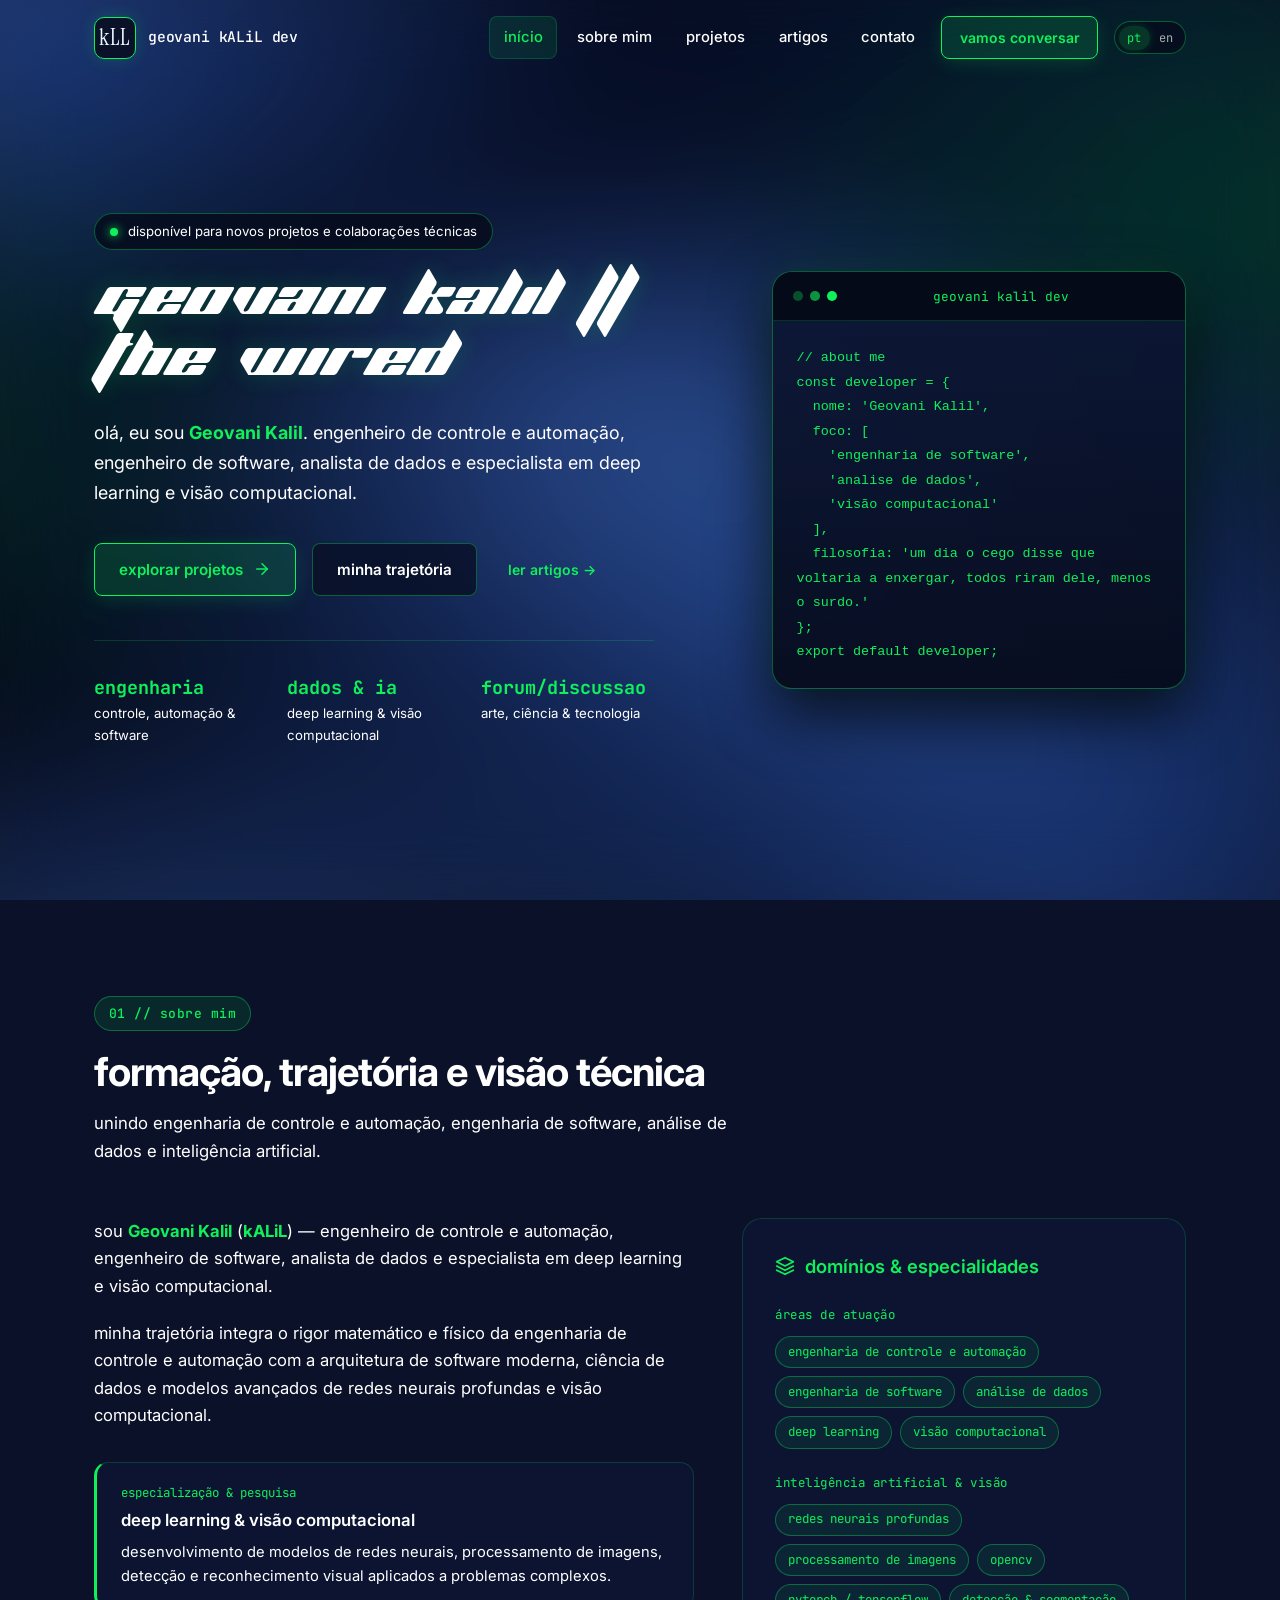
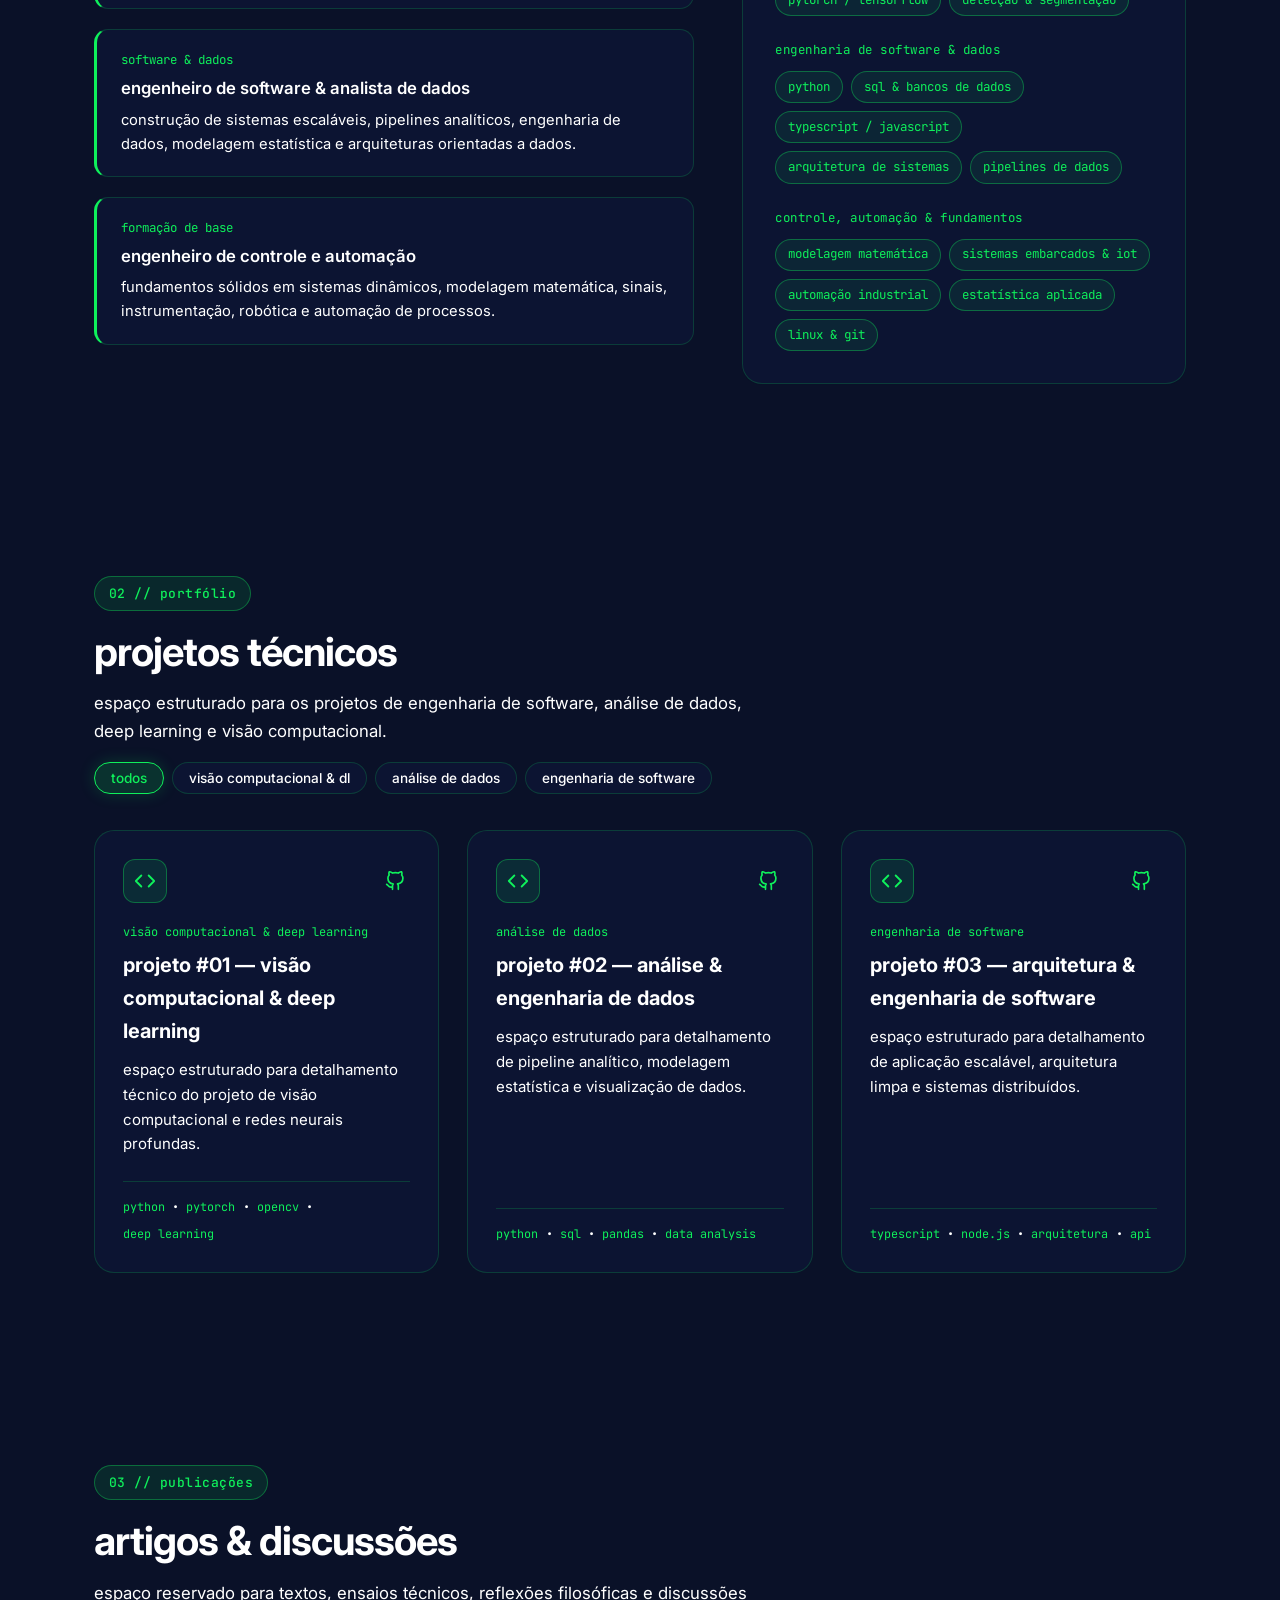
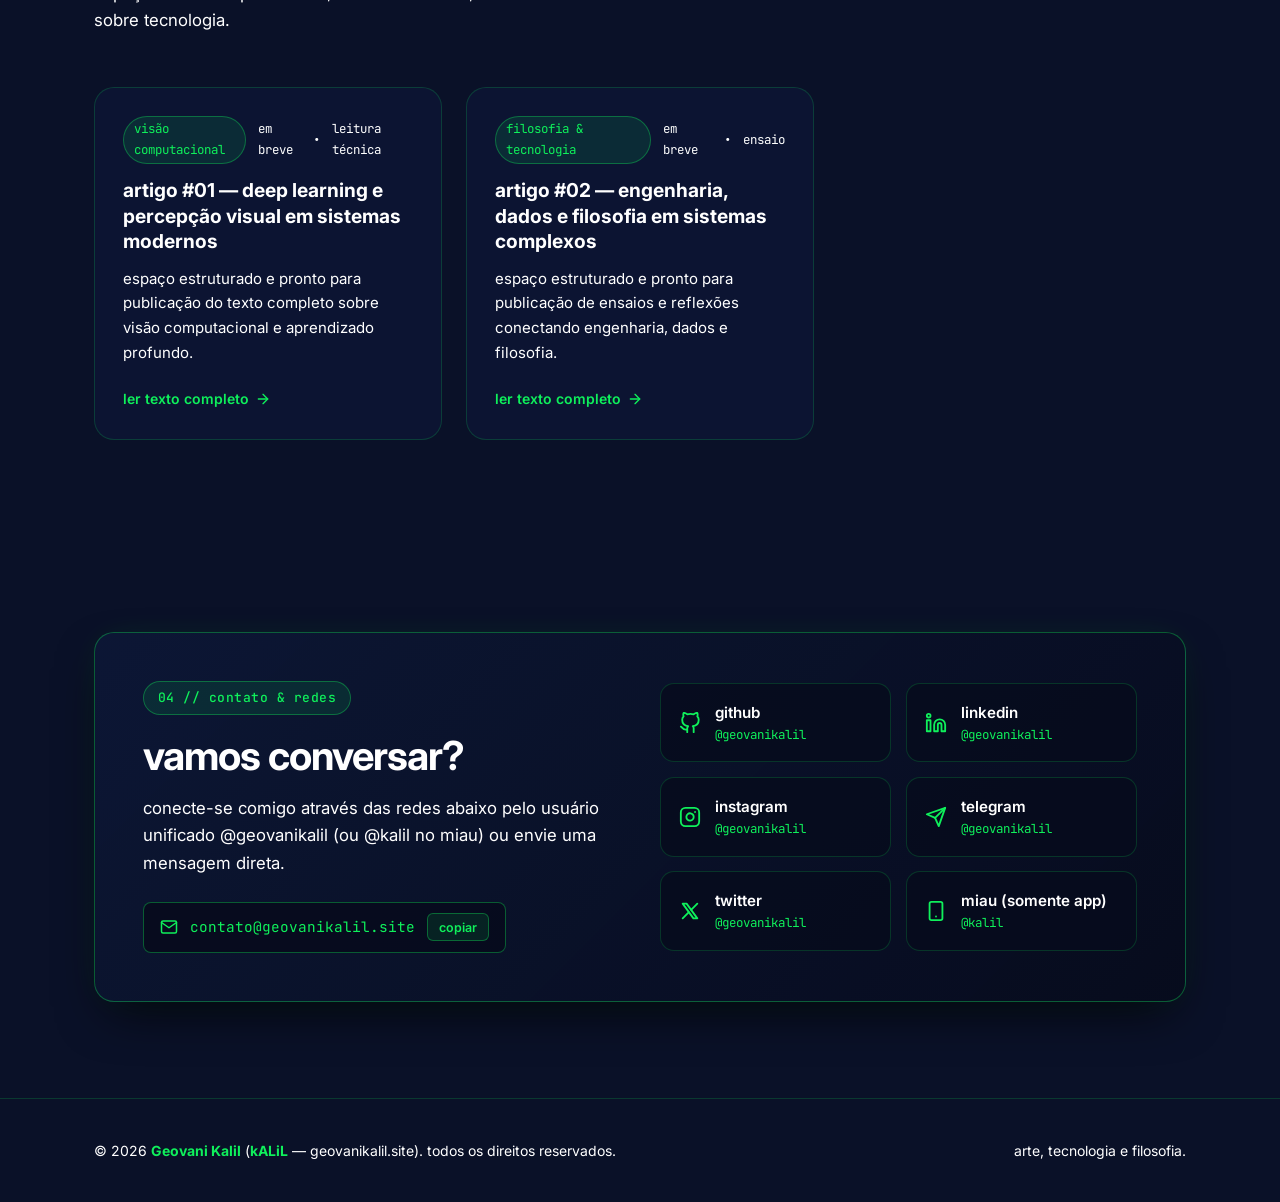
==== index.html @ 33f60513 "primeiro envio do site" ====
<!DOCTYPE html>
<html lang="pt-BR">
<head>
  <meta charset="UTF-8" />
  <meta name="viewport" content="width=device-width, initial-scale=1.0" />
  <title>geovani kALiL dev — geovanikalil.site</title>
  <meta name="description" content="portfólio e site pessoal de Geovani Kalil (kALiL) — engenheiro de controle e automação, engenheiro de software, analista de dados, especialista em deep learning e visão computacional." />
  <meta name="author" content="Geovani Kalil" />
  <meta name="theme-color" content="#0A1128" />

  <!-- Open Graph / Social -->
  <meta property="og:type" content="website" />
  <meta property="og:url" content="https://geovanikalil.site/" />
  <meta property="og:title" content="geovani kALiL dev — geovanikalil.site" />
  <meta property="og:description" content="geovani kALiL // the wired" />
  <meta property="og:locale" content="pt_BR" />

  <!-- Favicon & Manifest -->
  <link rel="icon" type="image/svg+xml" href="assets/img/favicon.svg" />
  <link rel="manifest" href="site.webmanifest" />

  <!-- Google Fonts: Inter, JetBrains Mono & Instrument Serif -->
  <link rel="preconnect" href="https://fonts.googleapis.com" />
  <link rel="preconnect" href="https://fonts.gstatic.com" crossorigin />
  <link href="https://fonts.googleapis.com/css2?family=Instrument+Serif:ital@0;1&family=Inter:wght@400;500;600;700;800&family=JetBrains+Mono:wght@400;500;600&display=swap" rel="stylesheet" />

  <!-- Stylesheet -->
  <link rel="stylesheet" href="assets/css/styles.css" />
</head>
<body>
  <!-- Background Ambient Glow & Grid -->
  <div class="bg-ambient" aria-hidden="true"></div>
  <div class="bg-grid" aria-hidden="true"></div>

  <!-- ==================== HEADER / NAVBAR ==================== -->
  <header class="site-header" id="site-header">
    <div class="container nav-container">
      <a href="#inicio" class="brand" aria-label="geovani kALiL dev">
        <span class="brand-mark">kLL</span>
        <span class="brand-text">geovani kALiL dev</span>
      </a>

      <div class="nav-right">
        <nav class="nav-links" id="nav-links" aria-label="navegação principal">
          <a href="#inicio" class="nav-link active" data-i18n="nav.home">início</a>
          <a href="#sobre" class="nav-link" data-i18n="nav.about">sobre mim</a>
          <a href="#projetos" class="nav-link" data-i18n="nav.projects">projetos</a>
          <a href="#artigos" class="nav-link" data-i18n="nav.articles">artigos</a>
          <a href="#contato" class="nav-link" data-i18n="nav.contact">contato</a>
          <a href="#contato" class="btn btn-primary nav-cta" data-i18n="nav.cta">vamos conversar</a>
        </nav>

        <!-- Seletor de idioma discreto e funcional (pt / en) -->
        <div class="lang-switcher" role="group" aria-label="idioma / language">
          <button type="button" class="lang-btn active" data-lang="pt">pt</button>
          <button type="button" class="lang-btn" data-lang="en">en</button>
        </div>

        <button class="mobile-menu-btn" id="mobile-menu-btn" aria-label="menu" aria-expanded="false">
          <svg width="22" height="22" viewBox="0 0 24 24" fill="none" stroke="currentColor" stroke-width="2" stroke-linecap="round">
            <line x1="3" y1="6" x2="21" y2="6"></line>
            <line x1="3" y1="12" x2="21" y2="12"></line>
            <line x1="3" y1="18" x2="21" y2="18"></line>
          </svg>
        </button>
      </div>
    </div>
  </header>

  <main>
    <!-- ==================== 1. INÍCIO / HERO SECTION ==================== -->
    <section class="hero" id="inicio">
      <div class="container hero-grid">
        <div class="hero-content">
          <div class="status-badge">
            <span class="status-dot" aria-hidden="true"></span>
            <span data-i18n="hero.status">disponível para novos projetos e colaborações técnicas</span>
          </div>

          <h1 class="hero-title" data-i18n="hero.title">
            geovani kALiL // the wired
          </h1>

          <p class="hero-description" data-i18n="hero.description">
            olá, eu sou <strong>Geovani Kalil</strong>. engenheiro de controle e automação, engenheiro de software, analista de dados e especialista em deep learning e visão computacional.
          </p>

          <div class="hero-actions">
            <a href="#projetos" class="btn btn-primary">
              <span data-i18n="hero.btnProjects">explorar projetos</span>
              <svg width="18" height="18" viewBox="0 0 24 24" fill="none" stroke="currentColor" stroke-width="2" stroke-linecap="round" stroke-linejoin="round">
                <line x1="5" y1="12" x2="19" y2="12"></line>
                <polyline points="12 5 19 12 12 19"></polyline>
              </svg>
            </a>
            <a href="#sobre" class="btn btn-secondary" data-i18n="hero.btnAbout">minha trajetória</a>
            <a href="#artigos" class="btn btn-ghost" data-i18n="hero.btnArticles">ler artigos →</a>
          </div>

          <div class="hero-metrics">
            <div>
              <div class="metric-value" data-i18n="hero.metric1Value">engenharia</div>
              <div class="metric-label" data-i18n="hero.metric1Label">controle, automação & software</div>
            </div>
            <div>
              <div class="metric-value" data-i18n="hero.metric2Value">dados & ia</div>
              <div class="metric-label" data-i18n="hero.metric2Label">deep learning & visão computacional</div>
            </div>
            <div>
              <div class="metric-value" data-i18n="hero.metric3Value">forum/discussao</div>
              <div class="metric-label" data-i18n="hero.metric3Label">arte, ciência & tecnologia</div>
            </div>
          </div>
        </div>

        <!-- Visual Terminal Card -->
        <div class="hero-visual">
          <div class="terminal-card" aria-label="bloco de código developer de Geovani Kalil">
            <div class="terminal-header">
              <div class="terminal-dots" aria-hidden="true">
                <span class="terminal-dot blue-1"></span>
                <span class="terminal-dot blue-2"></span>
                <span class="terminal-dot blue-3"></span>
              </div>
              <span class="terminal-title">geovani kalil dev</span>
              <span></span>
            </div>
            <div class="terminal-body">
              <pre class="terminal-code"><code>// about me
const developer = {
  nome: 'Geovani Kalil',
  foco: [
    'engenharia de software',
    'analise de dados',
    'visão computacional'
  ],
  filosofia: 'um dia o cego disse que voltaria a enxergar, todos riram dele, menos o surdo.'
};
export default developer;</code></pre>
            </div>
          </div>
        </div>
      </div>
    </section>

    <!-- ==================== 2. SOBRE MIM ==================== -->
    <section class="section" id="sobre">
      <div class="container">
        <div class="section-header">
          <span class="section-eyebrow" data-i18n="about.eyebrow">01 // sobre mim</span>
          <h2 class="section-title" data-i18n="about.title">formação, trajetória e visão técnica</h2>
          <p class="section-subtitle" data-i18n="about.subtitle">
            unindo engenharia de controle e automação, engenharia de software, análise de dados e inteligência artificial.
          </p>
        </div>

        <div class="about-grid">
          <div class="about-content">
            <p data-i18n="about.p1">
              sou <strong>Geovani Kalil</strong> (<strong>kALiL</strong>) — engenheiro de controle e automação, engenheiro de software, analista de dados e especialista em deep learning e visão computacional.
            </p>
            <p data-i18n="about.p2">
              minha trajetória integra o rigor matemático e físico da engenharia de controle e automação com a arquitetura de software moderna, ciência de dados e modelos avançados de redes neurais profundas e visão computacional.
            </p>

            <!-- Marcos da Formação e Trajetória -->
            <div class="timeline-list">
              <div class="timeline-item">
                <div class="timeline-period" data-i18n="about.t1Period">especialização & pesquisa</div>
                <div class="timeline-role" data-i18n="about.t1Role">deep learning & visão computacional</div>
                <div class="timeline-desc" data-i18n="about.t1Desc">
                  desenvolvimento de modelos de redes neurais, processamento de imagens, detecção e reconhecimento visual aplicados a problemas complexos.
                </div>
              </div>
              <div class="timeline-item">
                <div class="timeline-period" data-i18n="about.t2Period">software & dados</div>
                <div class="timeline-role" data-i18n="about.t2Role">engenheiro de software & analista de dados</div>
                <div class="timeline-desc" data-i18n="about.t2Desc">
                  construção de sistemas escaláveis, pipelines analíticos, engenharia de dados, modelagem estatística e arquiteturas orientadas a dados.
                </div>
              </div>
              <div class="timeline-item">
                <div class="timeline-period" data-i18n="about.t3Period">formação de base</div>
                <div class="timeline-role" data-i18n="about.t3Role">engenheiro de controle e automação</div>
                <div class="timeline-desc" data-i18n="about.t3Desc">
                  fundamentos sólidos em sistemas dinâmicos, modelagem matemática, sinais, instrumentação, robótica e automação de processos.
                </div>
              </div>
            </div>
          </div>

          <!-- Stack & Especialidades -->
          <aside class="skills-card" aria-label="especialidades">
            <h3 class="skills-card-title">
              <svg width="20" height="20" viewBox="0 0 24 24" fill="none" stroke="currentColor" stroke-width="2" stroke-linecap="round" stroke-linejoin="round">
                <polygon points="12 2 2 7 12 12 22 7 12 2"></polygon>
                <polyline points="2 17 12 22 22 17"></polyline>
                <polyline points="2 12 12 17 22 12"></polyline>
              </svg>
              <span data-i18n="about.skillsTitle">domínios & especialidades</span>
            </h3>

            <div class="skill-group">
              <div class="skill-group-label" data-i18n="about.skillGroup1">áreas de atuação</div>
              <div class="skill-tags">
                <span class="tag">engenharia de controle e automação</span>
                <span class="tag">engenharia de software</span>
                <span class="tag">análise de dados</span>
                <span class="tag">deep learning</span>
                <span class="tag">visão computacional</span>
              </div>
            </div>

            <div class="skill-group">
              <div class="skill-group-label" data-i18n="about.skillGroup2">inteligência artificial & visão</div>
              <div class="skill-tags">
                <span class="tag">redes neurais profundas</span>
                <span class="tag">processamento de imagens</span>
                <span class="tag">opencv</span>
                <span class="tag">pytorch / tensorflow</span>
                <span class="tag">detecção & segmentação</span>
              </div>
            </div>

            <div class="skill-group">
              <div class="skill-group-label" data-i18n="about.skillGroup3">engenharia de software & dados</div>
              <div class="skill-tags">
                <span class="tag">python</span>
                <span class="tag">sql & bancos de dados</span>
                <span class="tag">typescript / javascript</span>
                <span class="tag">arquitetura de sistemas</span>
                <span class="tag">pipelines de dados</span>
              </div>
            </div>

            <div class="skill-group">
              <div class="skill-group-label" data-i18n="about.skillGroup4">controle, automação & fundamentos</div>
              <div class="skill-tags">
                <span class="tag">modelagem matemática</span>
                <span class="tag">sistemas embarcados & iot</span>
                <span class="tag">automação industrial</span>
                <span class="tag">estatística aplicada</span>
                <span class="tag">linux & git</span>
              </div>
            </div>
          </aside>
        </div>
      </div>
    </section>

    <!-- ==================== 3. PROJETOS TÉCNICOS ==================== -->
    <section class="section" id="projetos">
      <div class="container">
        <div class="projects-toolbar">
          <div class="section-header" style="margin-bottom: 0;">
            <span class="section-eyebrow" data-i18n="projects.eyebrow">02 // portfólio</span>
            <h2 class="section-title" data-i18n="projects.title">projetos técnicos</h2>
            <p class="section-subtitle" data-i18n="projects.subtitle">
              espaço estruturado para os projetos de engenharia de software, análise de dados, deep learning e visão computacional.
            </p>
          </div>

          <div class="filter-tabs" role="tablist" aria-label="filtrar projetos">
            <button class="filter-btn active" data-filter="all" role="tab" data-i18n="projects.filterAll">todos</button>
            <button class="filter-btn" data-filter="vision" role="tab" data-i18n="projects.filterVision">visão computacional & dl</button>
            <button class="filter-btn" data-filter="data" role="tab" data-i18n="projects.filterData">análise de dados</button>
            <button class="filter-btn" data-filter="software" role="tab" data-i18n="projects.filterSoftware">engenharia de software</button>
          </div>
        </div>

        <!-- Renderizado dinamicamente via assets/js/data.js e main.js -->
        <div class="projects-grid" id="projects-grid" aria-live="polite"></div>
      </div>
    </section>

    <!-- ==================== 4. ARTIGOS / DISCUSSÕES ==================== -->
    <section class="section" id="artigos">
      <div class="container">
        <div class="section-header">
          <span class="section-eyebrow" data-i18n="articles.eyebrow">03 // publicações</span>
          <h2 class="section-title" data-i18n="articles.title">artigos & discussões</h2>
          <p class="section-subtitle" data-i18n="articles.subtitle">
            espaço reservado para textos, ensaios técnicos, reflexões filosóficas e discussões sobre tecnologia.
          </p>
        </div>

        <!-- Renderizado dinamicamente via assets/js/data.js e main.js -->
        <div class="articles-list" id="articles-list"></div>
      </div>
    </section>

    <!-- ==================== 5. CONTATO / LINKS ==================== -->
    <section class="section" id="contato">
      <div class="container">
        <div class="contact-box">
          <div>
            <span class="section-eyebrow" data-i18n="contact.eyebrow">04 // contato & redes</span>
            <h2 class="section-title" data-i18n="contact.title">vamos conversar?</h2>
            <p class="section-subtitle" data-i18n="contact.subtitle">
              conecte-se comigo através das redes abaixo pelo usuário unificado @geovanikalil ou envie uma mensagem direta.
            </p>

            <div class="contact-email-box">
              <svg width="18" height="18" viewBox="0 0 24 24" fill="none" stroke="currentColor" stroke-width="2" stroke-linecap="round" stroke-linejoin="round">
                <path d="M4 4h16c1.1 0 2 .9 2 2v12c0 1.1-.9 2-2 2H4c-1.1 0-2-.9-2-2V6c0-1.1.9-2 2-2z"></path>
                <polyline points="22,6 12,13 2,6"></polyline>
              </svg>
              <span>contato@geovanikalil.site</span>
              <button class="copy-btn" id="copy-email-btn" data-email="contato@geovanikalil.site" type="button" data-i18n="contact.copy">
                copiar
              </button>
            </div>
          </div>

          <div class="social-links-grid">
            <!-- GitHub -->
            <a href="https://github.com/geovanikalil" target="_blank" rel="noopener noreferrer" class="social-card">
              <div class="social-icon">
                <svg width="22" height="22" viewBox="0 0 24 24" fill="none" stroke="currentColor" stroke-width="2" stroke-linecap="round" stroke-linejoin="round">
                  <path d="M9 19c-5 1.5-5-2.5-7-3m14 6v-3.87a3.37 3.37 0 0 0-.94-2.61c3.14-.35 6.44-1.54 6.44-7A5.44 5.44 0 0 0 20 4.77 5.07 5.07 0 0 0 19.91 1S18.73.65 16 2.48a13.38 13.38 0 0 0-7 0C6.27.65 5.09 1 5.09 1A5.07 5.07 0 0 0 5 4.77a5.44 5.44 0 0 0-1.5 3.78c0 5.42 3.3 6.61 6.44 7A3.37 3.37 0 0 0 9 18.13V22"></path>
                </svg>
              </div>
              <div>
                <div class="social-name">github</div>
                <div class="social-handle">@geovanikalil</div>
              </div>
            </a>

            <!-- LinkedIn -->
            <a href="https://linkedin.com/in/geovanikalil" target="_blank" rel="noopener noreferrer" class="social-card">
              <div class="social-icon">
                <svg width="22" height="22" viewBox="0 0 24 24" fill="none" stroke="currentColor" stroke-width="2" stroke-linecap="round" stroke-linejoin="round">
                  <path d="M16 8a6 6 0 0 1 6 6v7h-4v-7a2 2 0 0 0-2-2 2 2 0 0 0-2 2v7h-4v-7a6 6 0 0 1 6-6z"></path>
                  <rect x="2" y="9" width="4" height="12"></rect>
                  <circle cx="4" cy="4" r="2"></circle>
                </svg>
              </div>
              <div>
                <div class="social-name">linkedin</div>
                <div class="social-handle">@geovanikalil</div>
              </div>
            </a>

            <!-- Instagram -->
            <a href="https://instagram.com/geovanikalil" target="_blank" rel="noopener noreferrer" class="social-card">
              <div class="social-icon">
                <svg width="22" height="22" viewBox="0 0 24 24" fill="none" stroke="currentColor" stroke-width="2" stroke-linecap="round" stroke-linejoin="round">
                  <rect x="2" y="2" width="20" height="20" rx="5" ry="5"></rect>
                  <path d="M16 11.37A4 4 0 1 1 12.63 8 4 4 0 0 1 16 11.37z"></path>
                  <line x1="17.5" y1="6.5" x2="17.51" y2="6.5"></line>
                </svg>
              </div>
              <div>
                <div class="social-name">instagram</div>
                <div class="social-handle">@geovanikalil</div>
              </div>
            </a>

            <!-- Telegram -->
            <a href="https://t.me/geovanikalil" target="_blank" rel="noopener noreferrer" class="social-card">
              <div class="social-icon">
                <svg width="22" height="22" viewBox="0 0 24 24" fill="none" stroke="currentColor" stroke-width="2" stroke-linecap="round" stroke-linejoin="round">
                  <line x1="22" y1="2" x2="11" y2="13"></line>
                  <polygon points="22 2 15 22 11 13 2 9 22 2"></polygon>
                </svg>
              </div>
              <div>
                <div class="social-name">telegram</div>
                <div class="social-handle">@geovanikalil</div>
              </div>
            </a>

            <!-- Twitter / X -->
            <a href="https://x.com/geovanikalil" target="_blank" rel="noopener noreferrer" class="social-card">
              <div class="social-icon">
                <svg width="22" height="22" viewBox="0 0 24 24" fill="none" stroke="currentColor" stroke-width="2" stroke-linecap="round" stroke-linejoin="round">
                  <path d="M4 4l11.733 16h4.267l-11.733 -16z"></path>
                  <path d="M4 20l6.768 -6.768m2.46 -2.46l6.772 -6.772"></path>
                </svg>
              </div>
              <div>
                <div class="social-name">twitter</div>
                <div class="social-handle">@geovanikalil</div>
              </div>
            </a>

            <!-- Miau (exclusivo via app) -->
            <div class="social-card" aria-label="miau @kalil (somente app)">
              <div class="social-icon">
                <svg width="22" height="22" viewBox="0 0 24 24" fill="none" stroke="currentColor" stroke-width="2" stroke-linecap="round" stroke-linejoin="round">
                  <rect x="5" y="2" width="14" height="20" rx="2" ry="2"></rect>
                  <line x1="12" y1="18" x2="12.01" y2="18"></line>
                </svg>
              </div>
              <div>
                <div class="social-name" data-i18n="contact.miauName">miau (somente app)</div>
                <div class="social-handle">@kalil</div>
              </div>
            </div>
          </div>
        </div>
      </div>
    </section>
  </main>

  <!-- ==================== MODAL DE LEITURA DE ARTIGOS ==================== -->
  <div class="modal-backdrop" id="article-modal" aria-hidden="true" role="dialog" aria-modal="true" aria-labelledby="modal-title">
    <div class="modal-dialog">
      <div class="modal-header">
        <div>
          <div class="article-meta" id="modal-meta"></div>
          <h3 class="section-title" id="modal-title" style="font-size: 1.5rem; margin-bottom: 0;"></h3>
        </div>
        <button class="modal-close" id="modal-close" aria-label="fechar">
          <svg width="18" height="18" viewBox="0 0 24 24" fill="none" stroke="currentColor" stroke-width="2" stroke-linecap="round" stroke-linejoin="round">
            <line x1="18" y1="6" x2="6" y2="18"></line>
            <line x1="6" y1="6" x2="18" y2="18"></line>
          </svg>
        </button>
      </div>
      <div class="modal-body" id="modal-body"></div>
    </div>
  </div>

  <!-- ==================== FOOTER ==================== -->
  <footer class="site-footer">
    <div class="container footer-inner">
      <div>
        © <span id="current-year">2026</span> <strong>Geovani Kalil</strong> (<strong>kALiL</strong> — geovanikalil.site). <span data-i18n="footer.rights">todos os direitos reservados.</span>
      </div>
      <div data-i18n="footer.builtWith">
        arte, tecnologia e filosofia.
      </div>
    </div>
  </footer>

  <!-- Scripts -->
  <script src="assets/js/data.js"></script>
  <script src="assets/js/main.js"></script>
</body>
</html>
---- assets/css/styles.css ----
/* ==========================================================================
   geovanikalil.site — estilos globais
   paleta: azul industrial (#0A1128) & verde terminal (#0FF05B)
   tipografia títulos (h1, h2): Planet Kosmos
   ========================================================================== */

@font-face {
  font-family: 'Planet Kosmos';
  src:
    url('../../public/fonts/PlanetKosmos.ttf') format('truetype'),
    url('../../public/fonts/PLANK___.TTF') format('truetype'),
    url('/public/fonts/PlanetKosmos.ttf') format('truetype'),
    url('/public/fonts/PLANK___.TTF') format('truetype'),
    url('/fonts/PlanetKosmos.ttf') format('truetype'),
    url('/fonts/PLANK___.TTF') format('truetype');
  font-weight: normal;
  font-style: normal;
  font-display: swap;
}

:root {
  /* Paleta Principal: Azul Industrial (#0A1128) */
  --bg-primary: #0A1128;
  --bg-secondary: #070c1d;
  --bg-surface: rgba(13, 23, 54, 0.78);
  --bg-surface-hover: rgba(18, 32, 72, 0.92);
  --bg-elevated: #0f1a3c;

  /* Texto Principal */
  --text-primary: #ffffff;
  --text-secondary: #ffffff;
  --text-muted: #ffffff;

  /* Destaques: Verde Terminal (#0FF05B) */
  --accent-terminal: #0FF05B;
  --accent-light-blue: #0FF05B;
  --accent-cyan: #0FF05B;
  --accent-sky: #0FF05B;
  --accent-dark-blue: #0A1128;
  --accent-glow: rgba(15, 240, 91, 0.18);
  --accent-glow-strong: rgba(15, 240, 91, 0.35);
  --accent-subtle: rgba(15, 240, 91, 0.1);

  /* Bordas e Divisores */
  --border-subtle: rgba(15, 240, 91, 0.18);
  --border-blue: rgba(15, 240, 91, 0.35);
  --border-blue-strong: rgba(15, 240, 91, 0.7);

  /* Tipografia */
  --font-display: 'Planet Kosmos', 'Inter', sans-serif;
  --font-sans: 'Inter', -apple-system, BlinkMacSystemFont, 'Segoe UI', Roboto, sans-serif;
  --font-mono: 'JetBrains Mono', 'Fira Code', Consolas, monospace;
  --font-serif-logo: 'Instrument Serif', Georgia, 'Times New Roman', serif;

  /* Espaçamento e Layout */
  --container-max: 1140px;
  --header-height: 76px;
  --radius-sm: 8px;
  --radius-md: 14px;
  --radius-lg: 20px;
  --radius-full: 9999px;

  /* Transições */
  --transition-fast: 160ms cubic-bezier(0.4, 0, 0.2, 1);
  --transition-base: 260ms cubic-bezier(0.4, 0, 0.2, 1);
}

/* Reset & Base */
*,
*::before,
*::after {
  box-sizing: border-box;
  margin: 0;
  padding: 0;
}

html {
  scroll-behavior: smooth;
  scroll-padding-top: calc(var(--header-height) + 16px);
  color-scheme: dark;
}

body {
  font-family: var(--font-sans);
  background-color: var(--bg-primary);
  color: var(--text-primary);
  line-height: 1.65;
  overflow-x: hidden;
  -webkit-font-smoothing: antialiased;
  position: relative;
}

/* Título Principal do Início (geovani kALiL // the wired) com Planet Kosmos */
.hero-title {
  font-family: var(--font-display);
  font-weight: normal;
  letter-spacing: 0.03em;
}

/* Fundo Fumaceado Fosco Reativo ao Scroll sobre Azul Industrial (#0A1128) */
.bg-ambient {
  position: fixed;
  inset: 0;
  z-index: -2;
  pointer-events: none;
  overflow: hidden;
  background-color: #070d1f;
  --smoke-x1: 0px;
  --smoke-y1: 0px;
  --smoke-rot1: 0deg;
  --smoke-scale1: 1;
  --smoke-x2: 0px;
  --smoke-y2: 0px;
  --smoke-rot2: 0deg;
}

.bg-ambient::before,
.bg-ambient::after {
  content: '';
  position: absolute;
  inset: -45%;
  pointer-events: none;
  will-change: transform;
  transition: transform 180ms cubic-bezier(0.22, 1, 0.36, 1);
}

/* Camada de fumaça 1: nuvens foscas que se deslocam e giram conforme o scroll */
.bg-ambient::before {
  background:
    radial-gradient(ellipse 36% 28% at 24% 25%, rgba(56, 98, 185, 0.72) 0%, transparent 68%),
    radial-gradient(ellipse 40% 30% at 78% 36%, rgba(15, 240, 91, 0.22) 0%, transparent 65%),
    radial-gradient(ellipse 45% 35% at 28% 68%, rgba(2, 4, 12, 0.92) 0%, transparent 70%),
    radial-gradient(ellipse 38% 32% at 68% 74%, rgba(42, 78, 156, 0.68) 0%, transparent 68%),
    radial-gradient(ellipse 32% 26% at 50% 48%, rgba(76, 122, 215, 0.5) 0%, transparent 62%);
  filter: blur(50px);
  transform: translate3d(var(--smoke-x1), var(--smoke-y1), 0) rotate(var(--smoke-rot1)) scale(var(--smoke-scale1));
}

/* Camada de fumaça 2: contra-movimento no scroll para sensação de profundidade fosca */
.bg-ambient::after {
  background:
    radial-gradient(ellipse 42% 30% at 72% 20%, rgba(2, 5, 14, 0.9) 0%, transparent 68%),
    radial-gradient(ellipse 36% 34% at 22% 48%, rgba(15, 240, 91, 0.18) 0%, transparent 65%),
    radial-gradient(ellipse 44% 32% at 62% 58%, rgba(52, 92, 178, 0.65) 0%, transparent 70%),
    radial-gradient(ellipse 38% 28% at 38% 82%, rgba(66, 110, 200, 0.55) 0%, transparent 68%);
  filter: blur(60px);
  mix-blend-mode: screen;
  transform: translate3d(var(--smoke-x2), var(--smoke-y2), 0) rotate(var(--smoke-rot2));
}

/* Camada fosca (matte glass sem linhas/quadriculado) */
.bg-grid {
  position: fixed;
  inset: 0;
  z-index: -1;
  pointer-events: none;
  backdrop-filter: blur(38px) saturate(120%);
  -webkit-backdrop-filter: blur(38px) saturate(120%);
  background-color: rgba(10, 17, 40, 0.22);
}

/* Seleção de Texto em Verde Terminal */
::selection {
  background: rgba(15, 240, 91, 0.3);
  color: #ffffff;
}

/* Tipografia & Utilitários */
a {
  color: #ffffff;
  text-decoration: none;
  transition: color var(--transition-fast), opacity var(--transition-fast), border-color var(--transition-fast);
}

ul {
  list-style: none;
}

img,
svg {
  display: block;
  max-width: 100%;
}

code,
pre,
.text-accent {
  color: var(--accent-terminal);
}

.container {
  width: 100%;
  max-width: var(--container-max);
  margin: 0 auto;
  padding: 0 1.5rem;
}

.section {
  padding: 6rem 0;
  position: relative;
}

.section-header {
  margin-bottom: 3.25rem;
  max-width: 680px;
}

.section-eyebrow {
  display: inline-flex;
  align-items: center;
  gap: 0.5rem;
  font-family: var(--font-mono);
  font-size: 0.8125rem;
  font-weight: 500;
  letter-spacing: 0.04em;
  color: var(--accent-terminal);
  background: var(--accent-subtle);
  border: 1px solid var(--border-blue);
  padding: 0.35rem 0.85rem;
  border-radius: var(--radius-full);
  margin-bottom: 1rem;
}

.section-title {
  font-family: var(--font-sans);
  font-size: clamp(1.85rem, 3.5vw, 2.5rem);
  font-weight: 700;
  letter-spacing: -0.025em;
  line-height: 1.25;
  color: #ffffff;
  margin-bottom: 0.85rem;
}

.section-subtitle {
  font-size: 1.05rem;
  color: #ffffff;
}

/* Botões */
.btn {
  display: inline-flex;
  align-items: center;
  justify-content: center;
  gap: 0.6rem;
  font-family: var(--font-sans);
  font-size: 0.95rem;
  font-weight: 600;
  padding: 0.8rem 1.5rem;
  border-radius: var(--radius-sm);
  cursor: pointer;
  transition: all var(--transition-base);
  border: 1px solid transparent;
  white-space: nowrap;
  color: #ffffff;
}

.btn-primary {
  background: rgba(15, 240, 91, 0.14);
  color: var(--accent-terminal);
  border-color: var(--accent-terminal);
  box-shadow: 0 4px 20px -2px var(--accent-glow);
}

.btn-primary:hover {
  transform: translateY(-2px);
  background: var(--accent-terminal);
  color: #0A1128;
  box-shadow: 0 8px 26px -2px var(--accent-glow-strong);
}

.btn-secondary {
  background: rgba(10, 17, 40, 0.85);
  color: #ffffff;
  border-color: var(--border-blue);
  backdrop-filter: blur(8px);
}

.btn-secondary:hover {
  background: rgba(15, 240, 91, 0.1);
  border-color: var(--accent-terminal);
  color: var(--accent-terminal);
  transform: translateY(-2px);
}

.btn-ghost {
  background: transparent;
  color: var(--accent-terminal);
  padding: 0.55rem 0.9rem;
  font-size: 0.875rem;
  border: 1px solid transparent;
}

.btn-ghost:hover {
  background: var(--accent-subtle);
  border-color: var(--border-subtle);
}

/* ==========================================================================
   Header / Navbar & Logo "kLL"
   ========================================================================== */
.site-header {
  position: fixed;
  top: 0;
  left: 0;
  right: 0;
  height: var(--header-height);
  z-index: 100;
  transition: background var(--transition-base), border-color var(--transition-base), box-shadow var(--transition-base);
  border-bottom: 1px solid transparent;
}

.site-header.scrolled {
  background: rgba(10, 17, 40, 0.9);
  backdrop-filter: blur(16px);
  -webkit-backdrop-filter: blur(16px);
  border-bottom-color: var(--border-subtle);
  box-shadow: 0 8px 32px rgba(0, 0, 0, 0.65);
}

.nav-container {
  height: 100%;
  display: flex;
  align-items: center;
  justify-content: space-between;
}

.brand {
  display: inline-flex;
  align-items: center;
  gap: 0.75rem;
  font-weight: 600;
  font-size: 1.05rem;
  letter-spacing: -0.01em;
  color: #ffffff;
}

.brand-mark {
  width: 42px;
  height: 42px;
  border-radius: 10px;
  background: #0A1128;
  border: 1px solid var(--accent-terminal);
  display: grid;
  place-items: center;
  font-family: var(--font-serif-logo);
  font-size: 1.45rem;
  font-weight: 400;
  line-height: 1;
  letter-spacing: 0.02em;
  color: #ecf8ff;
  box-shadow: 0 0 16px var(--accent-glow);
}

.brand-text {
  color: #ffffff;
  font-family: var(--font-mono);
  font-size: 0.92rem;
  font-weight: 500;
}

.nav-right {
  display: flex;
  align-items: center;
  gap: 0.65rem;
}

.nav-links {
  display: flex;
  align-items: center;
  gap: 0.3rem;
}

.nav-link {
  font-size: 0.925rem;
  font-weight: 500;
  color: #ffffff;
  padding: 0.5rem 0.85rem;
  border-radius: var(--radius-sm);
  border: 1px solid transparent;
  transition: background var(--transition-fast), border-color var(--transition-fast), color var(--transition-fast);
}

.nav-link:hover,
.nav-link.active {
  color: var(--accent-terminal);
  background: var(--accent-subtle);
  border-color: var(--border-subtle);
}

.nav-cta {
  margin-left: 0.4rem;
  padding: 0.55rem 1.1rem;
  font-size: 0.875rem;
}

/* Language Switcher */
.lang-switcher {
  display: inline-flex;
  align-items: center;
  background: rgba(7, 12, 29, 0.85);
  border: 1px solid var(--border-blue);
  border-radius: var(--radius-full);
  padding: 0.2rem;
  margin-left: 0.35rem;
}

.lang-btn {
  background: transparent;
  border: none;
  color: #ffffff;
  font-family: var(--font-mono);
  font-size: 0.75rem;
  padding: 0.25rem 0.55rem;
  border-radius: var(--radius-full);
  cursor: pointer;
  opacity: 0.65;
  transition: all var(--transition-fast);
}

.lang-btn:hover {
  opacity: 1;
}

.lang-btn.active {
  background: rgba(15, 240, 91, 0.18);
  color: var(--accent-terminal);
  opacity: 1;
  box-shadow: 0 0 10px var(--accent-glow);
}

.mobile-menu-btn {
  display: none;
  background: transparent;
  border: 1px solid var(--border-subtle);
  color: var(--accent-terminal);
  width: 42px;
  height: 42px;
  border-radius: var(--radius-sm);
  align-items: center;
  justify-content: center;
  cursor: pointer;
  transition: border-color var(--transition-fast);
}

.mobile-menu-btn:hover {
  border-color: var(--accent-terminal);
}

/* ==========================================================================
   Hero Section
   ========================================================================== */
.hero {
  min-height: 100vh;
  padding-top: calc(var(--header-height) + 4rem);
  padding-bottom: 5rem;
  display: flex;
  align-items: center;
}

.hero-grid {
  display: grid;
  grid-template-columns: 1.2fr 0.8fr;
  gap: 3.5rem;
  align-items: center;
}

.status-badge {
  display: inline-flex;
  align-items: center;
  gap: 0.6rem;
  padding: 0.4rem 0.95rem;
  border-radius: var(--radius-full);
  background: rgba(7, 12, 29, 0.85);
  border: 1px solid var(--border-blue);
  font-size: 0.825rem;
  color: #ffffff;
  margin-bottom: 1.5rem;
}

.status-dot {
  width: 8px;
  height: 8px;
  border-radius: 50%;
  background: var(--accent-terminal);
  box-shadow: 0 0 10px var(--accent-terminal);
  animation: pulseDot 2.2s infinite ease-in-out;
}

@keyframes pulseDot {
  0%, 100% {
    opacity: 1;
    transform: scale(1);
  }
  50% {
    opacity: 0.45;
    transform: scale(1.25);
  }
}

.hero-title {
  font-size: clamp(2rem, 4vw, 3.2rem);
  line-height: 1.2;
  margin-bottom: 1.35rem;
  color: #ffffff;
  text-shadow: 0 0 24px rgba(15, 240, 91, 0.2);
}

.hero-description {
  font-size: clamp(1rem, 1.4vw, 1.15rem);
  color: #ffffff;
  max-width: 600px;
  margin-bottom: 2.25rem;
}

.hero-description strong {
  color: var(--accent-terminal);
}

.hero-actions {
  display: flex;
  flex-wrap: wrap;
  gap: 1rem;
  margin-bottom: 2.75rem;
}

.hero-metrics {
  display: grid;
  grid-template-columns: repeat(3, minmax(0, 1fr));
  gap: 1.25rem;
  padding-top: 2rem;
  border-top: 1px solid var(--border-subtle);
  max-width: 560px;
}

.metric-value {
  font-family: var(--font-mono);
  font-size: 1.15rem;
  font-weight: 700;
  color: var(--accent-terminal);
}

.metric-label {
  font-size: 0.825rem;
  color: #ffffff;
}

/* Hero Terminal / Profile Card */
.hero-visual {
  position: relative;
}

.terminal-card {
  background: linear-gradient(180deg, rgba(13, 23, 54, 0.92) 0%, rgba(7, 12, 29, 0.96) 100%);
  border: 1px solid var(--border-blue);
  border-radius: var(--radius-lg);
  box-shadow:
    0 24px 60px rgba(0, 0, 0, 0.75),
    0 0 40px -10px var(--accent-glow);
  overflow: hidden;
  backdrop-filter: blur(12px);
}

.terminal-header {
  display: flex;
  align-items: center;
  justify-content: space-between;
  padding: 0.85rem 1.25rem;
  background: rgba(5, 9, 22, 0.9);
  border-bottom: 1px solid var(--border-subtle);
}

.terminal-dots {
  display: flex;
  gap: 0.45rem;
}

.terminal-dot {
  width: 10px;
  height: 10px;
  border-radius: 50%;
}

.terminal-dot.blue-1 { background: rgba(15, 240, 91, 0.3); }
.terminal-dot.blue-2 { background: rgba(15, 240, 91, 0.6); }
.terminal-dot.blue-3 { background: #0FF05B; }

.terminal-title {
  font-family: var(--font-mono);
  font-size: 0.8rem;
  color: var(--accent-terminal);
}

.terminal-body {
  padding: 1.5rem;
  font-family: var(--font-mono);
  font-size: 0.84rem;
  line-height: 1.75;
  color: var(--accent-terminal);
  overflow-x: auto;
}

.terminal-code {
  white-space: pre-wrap;
  word-break: break-word;
  font-family: var(--font-mono);
  color: var(--accent-terminal);
}

/* ==========================================================================
   Sobre Mim (About Section)
   ========================================================================== */
.about-grid {
  display: grid;
  grid-template-columns: 1.15fr 0.85fr;
  gap: 3rem;
  align-items: start;
}

.about-content p {
  color: #ffffff;
  font-size: 1.04rem;
  margin-bottom: 1.25rem;
}

.about-content p strong {
  color: var(--accent-terminal);
  font-weight: 700;
}

.timeline-list {
  margin-top: 2rem;
  display: flex;
  flex-direction: column;
  gap: 1.25rem;
}

.timeline-item {
  padding: 1.25rem 1.5rem;
  background: var(--bg-surface);
  border: 1px solid var(--border-subtle);
  border-left: 3px solid var(--accent-terminal);
  border-radius: var(--radius-md);
  transition: transform var(--transition-base), border-color var(--transition-base);
}

.timeline-item:hover {
  transform: translateX(4px);
  border-color: var(--border-blue-strong);
  border-left-color: var(--accent-terminal);
}

.timeline-period {
  font-family: var(--font-mono);
  font-size: 0.78rem;
  color: var(--accent-terminal);
  margin-bottom: 0.25rem;
}

.timeline-role {
  font-size: 1.05rem;
  font-weight: 600;
  color: #ffffff;
  margin-bottom: 0.3rem;
}

.timeline-desc {
  font-size: 0.92rem;
  color: #ffffff;
}

/* Skills / Stack Card */
.skills-card {
  background: var(--bg-surface);
  border: 1px solid var(--border-subtle);
  border-radius: var(--radius-lg);
  padding: 2rem;
  backdrop-filter: blur(10px);
}

.skills-card-title {
  font-size: 1.15rem;
  font-weight: 600;
  color: var(--accent-terminal);
  margin-bottom: 1.5rem;
  display: flex;
  align-items: center;
  gap: 0.6rem;
}

.skill-group {
  margin-bottom: 1.5rem;
}

.skill-group:last-child {
  margin-bottom: 0;
}

.skill-group-label {
  font-family: var(--font-mono);
  font-size: 0.78rem;
  letter-spacing: 0.04em;
  color: var(--accent-terminal);
  margin-bottom: 0.65rem;
}

.skill-tags {
  display: flex;
  flex-wrap: wrap;
  gap: 0.5rem;
}

.tag {
  display: inline-flex;
  align-items: center;
  font-family: var(--font-mono);
  font-size: 0.78rem;
  color: var(--accent-terminal);
  background: rgba(15, 240, 91, 0.08);
  border: 1px solid var(--border-blue);
  padding: 0.3rem 0.75rem;
  border-radius: var(--radius-full);
  transition: all var(--transition-fast);
}

.tag:hover {
  background: rgba(15, 240, 91, 0.2);
  border-color: var(--accent-terminal);
  color: #ffffff;
}

/* ==========================================================================
   Projetos Técnicos (Projects Section)
   ========================================================================== */
.projects-toolbar {
  display: flex;
  flex-wrap: wrap;
  align-items: center;
  justify-content: space-between;
  gap: 1rem;
  margin-bottom: 2.25rem;
}

.filter-tabs {
  display: flex;
  flex-wrap: wrap;
  gap: 0.5rem;
}

.filter-btn {
  background: var(--bg-surface);
  color: #ffffff;
  border: 1px solid var(--border-subtle);
  padding: 0.45rem 1rem;
  border-radius: var(--radius-full);
  font-family: var(--font-sans);
  font-size: 0.85rem;
  font-weight: 500;
  cursor: pointer;
  transition: all var(--transition-fast);
}

.filter-btn:hover {
  color: var(--accent-terminal);
  border-color: var(--border-blue);
}

.filter-btn.active {
  background: rgba(15, 240, 91, 0.15);
  color: var(--accent-terminal);
  border-color: var(--accent-terminal);
  box-shadow: 0 0 16px var(--accent-glow);
}

.projects-grid {
  display: grid;
  grid-template-columns: repeat(auto-fill, minmax(330px, 1fr));
  gap: 1.75rem;
}

.project-card {
  background: var(--bg-surface);
  border: 1px solid var(--border-subtle);
  border-radius: var(--radius-lg);
  padding: 1.75rem;
  display: flex;
  flex-direction: column;
  justify-content: space-between;
  transition: transform var(--transition-base), border-color var(--transition-base), box-shadow var(--transition-base), background var(--transition-base);
  position: relative;
  overflow: hidden;
}

.project-card::before {
  content: '';
  position: absolute;
  top: 0;
  left: 0;
  right: 0;
  height: 2px;
  background: linear-gradient(90deg, transparent, var(--accent-terminal), transparent);
  opacity: 0;
  transition: opacity var(--transition-base);
}

.project-card:hover {
  transform: translateY(-5px);
  background: var(--bg-surface-hover);
  border-color: var(--border-blue-strong);
  box-shadow: 0 16px 40px -12px rgba(0, 0, 0, 0.8), 0 0 24px -6px var(--accent-glow);
}

.project-card:hover::before {
  opacity: 1;
}

.project-top {
  display: flex;
  align-items: center;
  justify-content: space-between;
  margin-bottom: 1.25rem;
}

.project-icon {
  width: 44px;
  height: 44px;
  border-radius: 12px;
  background: var(--accent-subtle);
  border: 1px solid var(--border-blue);
  display: grid;
  place-items: center;
  color: var(--accent-terminal);
}

.project-links {
  display: flex;
  align-items: center;
  gap: 0.65rem;
}

.project-link-icon {
  color: var(--accent-terminal);
  padding: 0.35rem;
  border-radius: var(--radius-sm);
  transition: background var(--transition-fast);
}

.project-link-icon:hover {
  background: var(--accent-subtle);
}

.project-category {
  font-family: var(--font-mono);
  font-size: 0.75rem;
  color: var(--accent-terminal);
  margin-bottom: 0.35rem;
}

.project-title {
  font-size: 1.25rem;
  font-weight: 700;
  color: #ffffff;
  margin-bottom: 0.65rem;
}

.project-desc {
  font-size: 0.94rem;
  color: #ffffff;
  margin-bottom: 1.5rem;
}

.project-stack {
  display: flex;
  flex-wrap: wrap;
  gap: 0.45rem;
  margin-top: auto;
  padding-top: 1rem;
  border-top: 1px solid var(--border-subtle);
}

.project-stack-item {
  font-family: var(--font-mono);
  font-size: 0.74rem;
  color: var(--accent-terminal);
}

.project-stack-item:not(:last-child)::after {
  content: '•';
  margin-left: 0.45rem;
  color: #ffffff;
}

/* ==========================================================================
   Artigos & Discussões (Articles Section)
   ========================================================================== */
.articles-list {
  display: grid;
  grid-template-columns: repeat(auto-fill, minmax(340px, 1fr));
  gap: 1.5rem;
}

.article-card {
  background: var(--bg-surface);
  border: 1px solid var(--border-subtle);
  border-radius: var(--radius-lg);
  padding: 1.75rem;
  display: flex;
  flex-direction: column;
  justify-content: space-between;
  transition: all var(--transition-base);
  cursor: pointer;
}

.article-card:hover {
  transform: translateY(-4px);
  background: var(--bg-surface-hover);
  border-color: var(--border-blue-strong);
  box-shadow: 0 12px 32px -10px rgba(0, 0, 0, 0.8);
}

.article-meta {
  display: flex;
  align-items: center;
  gap: 0.75rem;
  font-family: var(--font-mono);
  font-size: 0.78rem;
  color: #ffffff;
  margin-bottom: 0.85rem;
}

.article-topic {
  color: var(--accent-terminal);
  background: var(--accent-subtle);
  padding: 0.15rem 0.6rem;
  border-radius: var(--radius-full);
  border: 1px solid var(--border-blue);
}

.article-title {
  font-size: 1.2rem;
  font-weight: 700;
  color: #ffffff;
  margin-bottom: 0.7rem;
  line-height: 1.35;
}

.article-summary {
  font-size: 0.94rem;
  color: #ffffff;
  margin-bottom: 1.35rem;
}

.article-readmore {
  display: inline-flex;
  align-items: center;
  gap: 0.4rem;
  font-size: 0.875rem;
  font-weight: 600;
  color: var(--accent-terminal);
  margin-top: auto;
}

/* Article Modal Reader */
.modal-backdrop {
  position: fixed;
  inset: 0;
  z-index: 200;
  background: rgba(7, 12, 29, 0.88);
  backdrop-filter: blur(10px);
  display: flex;
  align-items: center;
  justify-content: center;
  padding: 1.5rem;
  opacity: 0;
  pointer-events: none;
  transition: opacity var(--transition-base);
}

.modal-backdrop.open {
  opacity: 1;
  pointer-events: auto;
}

.modal-dialog {
  width: 100%;
  max-width: 740px;
  max-height: 85vh;
  overflow-y: auto;
  background: #0A1128;
  border: 1px solid var(--border-blue-strong);
  border-radius: var(--radius-lg);
  padding: 2.25rem;
  box-shadow: 0 25px 70px rgba(0, 0, 0, 0.95);
  transform: translateY(16px);
  transition: transform var(--transition-base);
}

.modal-backdrop.open .modal-dialog {
  transform: translateY(0);
}

.modal-header {
  display: flex;
  align-items: flex-start;
  justify-content: space-between;
  gap: 1rem;
  margin-bottom: 1.5rem;
  padding-bottom: 1.25rem;
  border-bottom: 1px solid var(--border-subtle);
}

.modal-close {
  background: var(--accent-subtle);
  border: 1px solid var(--border-blue);
  color: var(--accent-terminal);
  width: 36px;
  height: 36px;
  border-radius: var(--radius-sm);
  cursor: pointer;
  display: grid;
  place-items: center;
  flex-shrink: 0;
}

.modal-close:hover {
  border-color: var(--accent-terminal);
}

.modal-body p {
  color: #ffffff;
  margin-bottom: 1.15rem;
  font-size: 1.02rem;
}

.modal-body h4 {
  color: var(--accent-terminal);
  font-size: 1.15rem;
  margin: 1.5rem 0 0.6rem;
}

.modal-body pre {
  background: #070c1d;
  border: 1px solid var(--border-subtle);
  padding: 1rem;
  border-radius: var(--radius-sm);
  overflow-x: auto;
  font-family: var(--font-mono);
  font-size: 0.85rem;
  color: var(--accent-terminal);
  margin-bottom: 1.15rem;
}

/* ==========================================================================
   Contato & Links (Contact Section)
   ========================================================================== */
.contact-box {
  background: linear-gradient(135deg, rgba(13, 23, 54, 0.92) 0%, rgba(7, 12, 29, 0.96) 100%);
  border: 1px solid var(--border-blue);
  border-radius: var(--radius-lg);
  padding: 3rem;
  display: grid;
  grid-template-columns: 1fr 1fr;
  gap: 2.5rem;
  align-items: center;
  box-shadow: 0 20px 50px -15px rgba(0, 0, 0, 0.85), 0 0 35px -12px var(--accent-glow);
}

.contact-email-box {
  display: inline-flex;
  align-items: center;
  gap: 0.75rem;
  background: rgba(7, 12, 29, 0.9);
  border: 1px solid var(--border-blue);
  padding: 0.65rem 1rem;
  border-radius: var(--radius-sm);
  margin-top: 1.5rem;
  font-family: var(--font-mono);
  font-size: 0.9rem;
  color: var(--accent-terminal);
}

.copy-btn {
  background: var(--accent-subtle);
  color: var(--accent-terminal);
  border: 1px solid var(--border-blue);
  padding: 0.35rem 0.7rem;
  border-radius: 6px;
  font-family: var(--font-sans);
  font-size: 0.78rem;
  font-weight: 600;
  cursor: pointer;
  transition: all var(--transition-fast);
}

.copy-btn:hover {
  background: var(--accent-terminal);
  color: #0A1128;
  border-color: var(--accent-terminal);
}

.social-links-grid {
  display: grid;
  grid-template-columns: repeat(2, 1fr);
  gap: 0.9rem;
}

.social-card {
  display: flex;
  align-items: center;
  gap: 0.85rem;
  padding: 1rem 1.15rem;
  background: rgba(7, 12, 29, 0.8);
  border: 1px solid var(--border-subtle);
  border-radius: var(--radius-md);
  transition: all var(--transition-base);
}

.social-card:hover {
  border-color: var(--accent-terminal);
  background: var(--accent-subtle);
  transform: translateY(-2px);
}

.social-icon {
  color: var(--accent-terminal);
  display: flex;
  align-items: center;
  justify-content: center;
}

.social-name {
  font-weight: 600;
  font-size: 0.95rem;
  color: #ffffff;
}

.social-handle {
  font-size: 0.78rem;
  color: var(--accent-terminal);
  font-family: var(--font-mono);
}

/* ==========================================================================
   Footer
   ========================================================================== */
.site-footer {
  padding: 2.5rem 0;
  border-top: 1px solid var(--border-subtle);
  font-size: 0.875rem;
  color: #ffffff;
}

.site-footer strong {
  color: var(--accent-terminal);
}

.footer-inner {
  display: flex;
  flex-wrap: wrap;
  align-items: center;
  justify-content: space-between;
  gap: 1rem;
}

/* ==========================================================================
   Responsive Design
   ========================================================================== */
@media (max-width: 960px) {
  .hero-grid,
  .about-grid,
  .contact-box {
    grid-template-columns: 1fr;
  }

  .hero {
    padding-top: calc(var(--header-height) + 2.5rem);
  }
}

@media (max-width: 768px) {
  .mobile-menu-btn {
    display: inline-flex;
  }

  .nav-links {
    position: fixed;
    top: var(--header-height);
    left: 0;
    right: 0;
    background: rgba(10, 17, 40, 0.98);
    backdrop-filter: blur(16px);
    border-bottom: 1px solid var(--border-blue);
    flex-direction: column;
    align-items: stretch;
    padding: 1.25rem 1.5rem;
    gap: 0.5rem;
    transform: translateY(-120%);
    opacity: 0;
    pointer-events: none;
    transition: transform var(--transition-base), opacity var(--transition-base);
  }

  .nav-links.open {
    transform: translateY(0);
    opacity: 1;
    pointer-events: auto;
  }

  .nav-cta {
    margin-left: 0;
    margin-top: 0.5rem;
    text-align: center;
  }

  .section {
    padding: 4.5rem 0;
  }

  .contact-box {
    padding: 2rem 1.5rem;
  }

  .social-links-grid {
    grid-template-columns: 1fr;
  }
}

@media (max-width: 480px) {
  .hero-metrics {
    grid-template-columns: 1fr;
    gap: 1rem;
  }

  .projects-grid,
  .articles-list {
    grid-template-columns: 1fr;
  }
}
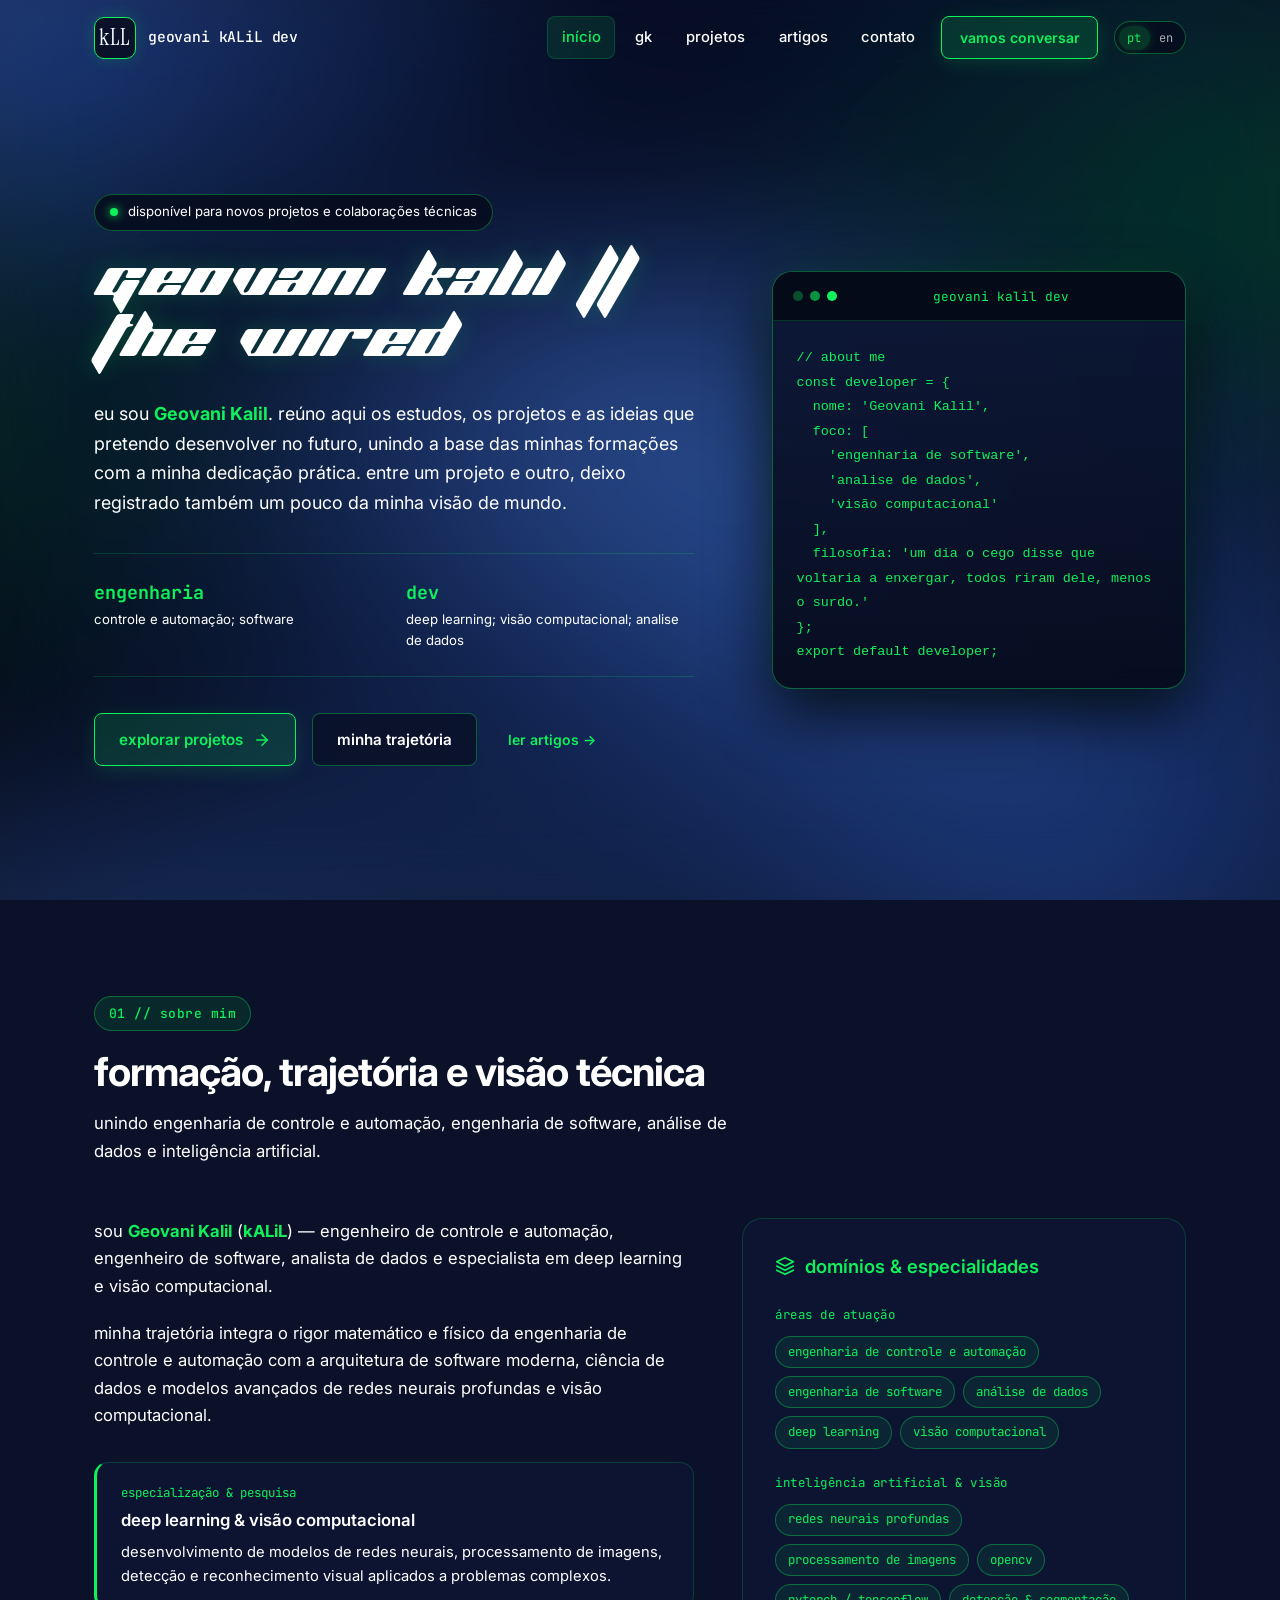
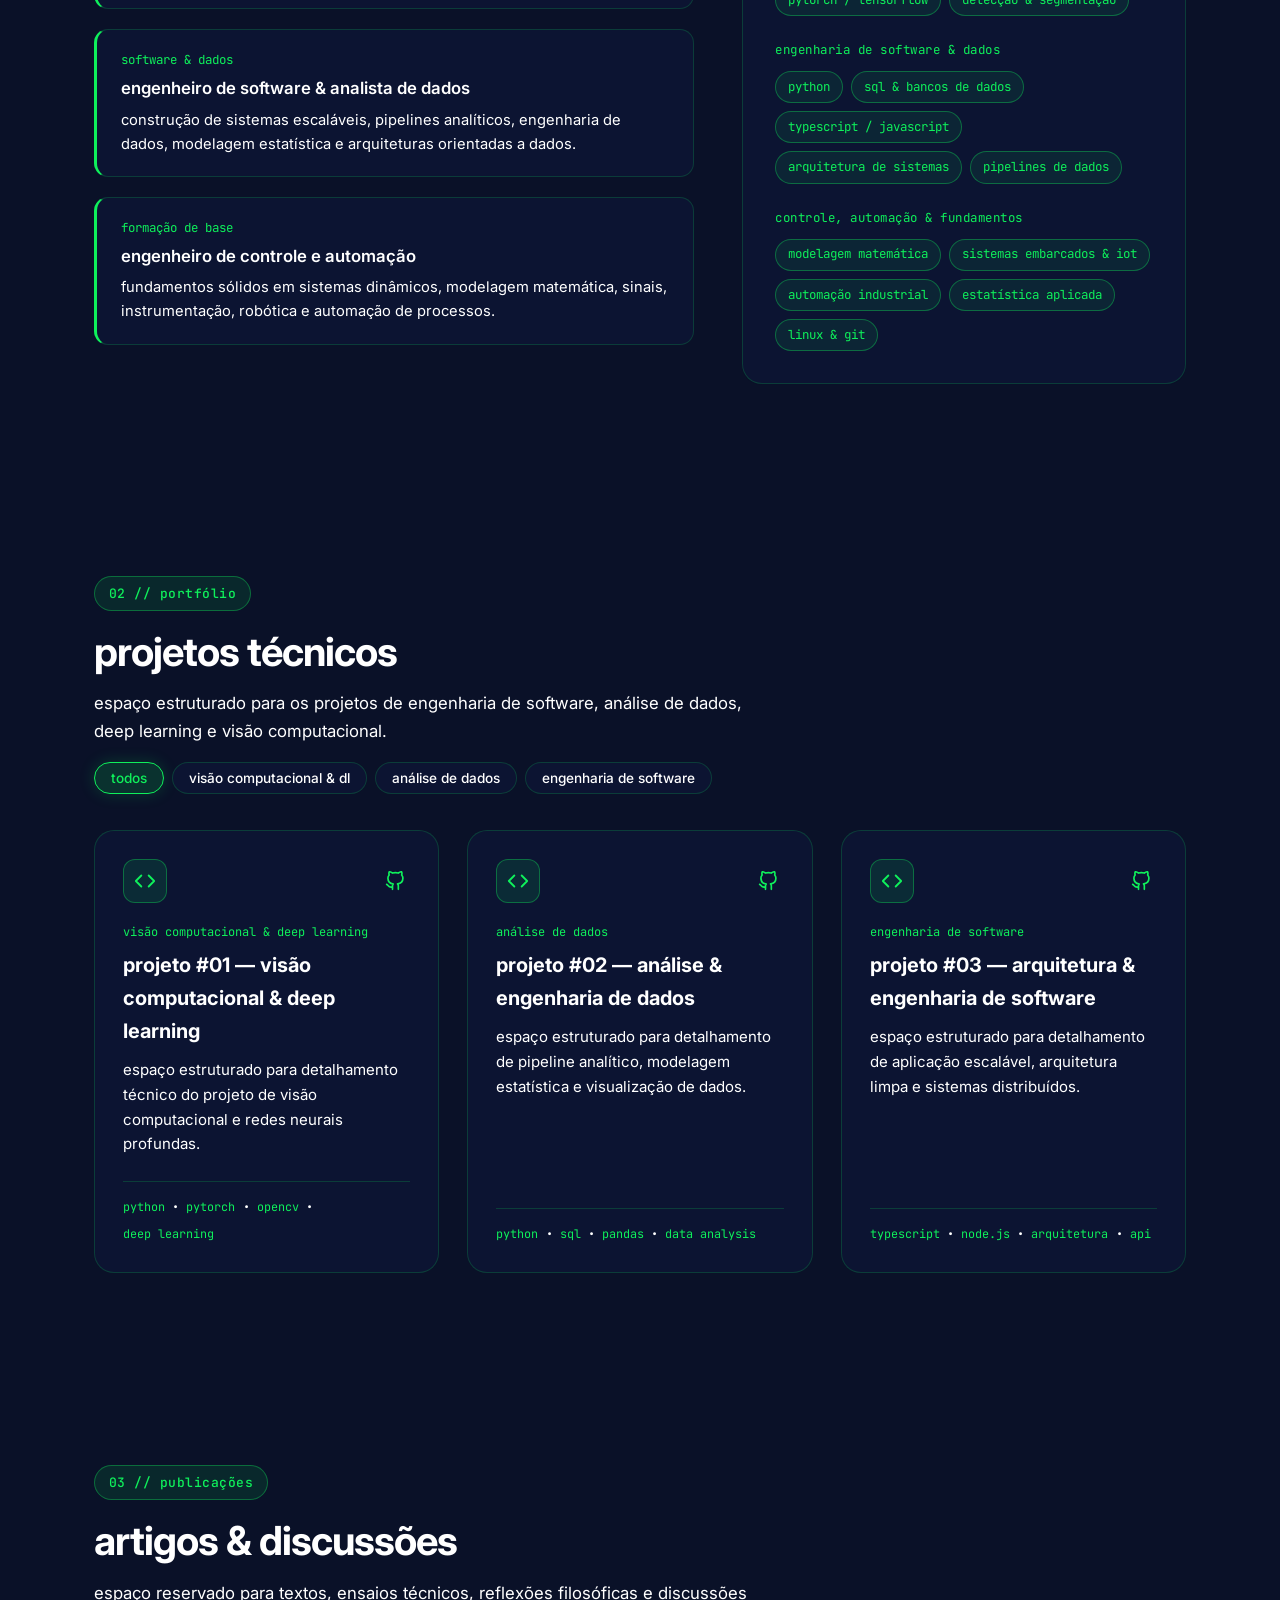
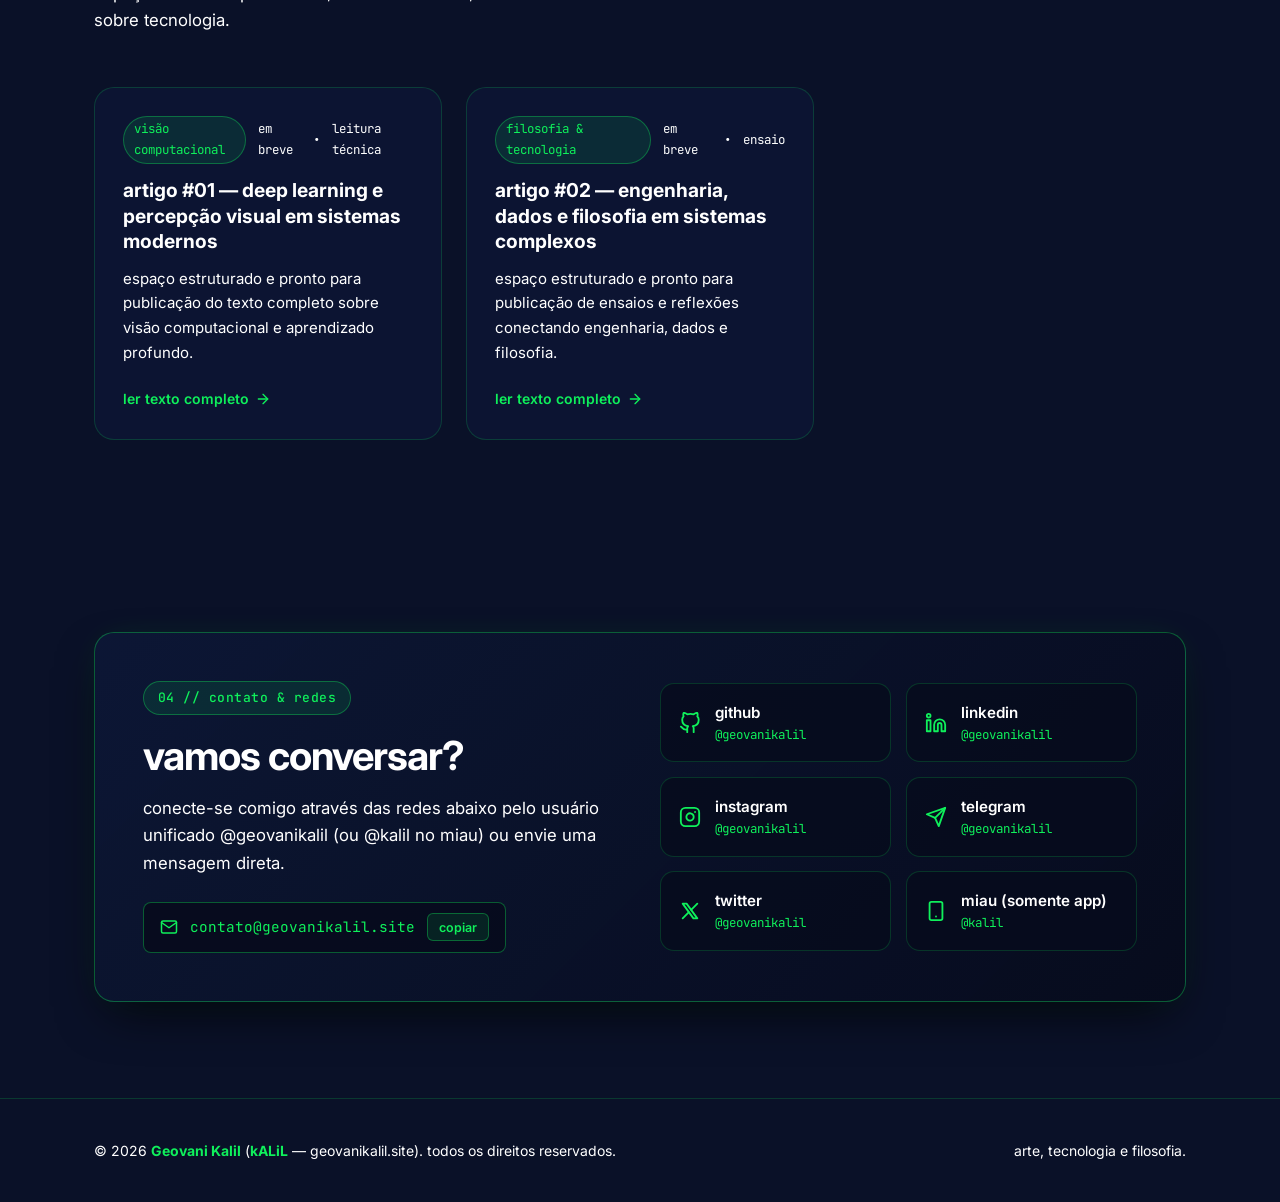
==== commit 0deeb7ae: "atualiza textos e layout" ====
--- a/index.html
+++ b/index.html
@@ -43,7 +43,7 @@
       <div class="nav-right">
         <nav class="nav-links" id="nav-links" aria-label="navegação principal">
           <a href="#inicio" class="nav-link active" data-i18n="nav.home">início</a>
-          <a href="#sobre" class="nav-link" data-i18n="nav.about">sobre mim</a>
+          <a href="#sobre" class="nav-link" data-i18n="nav.about">gk</a>
           <a href="#projetos" class="nav-link" data-i18n="nav.projects">projetos</a>
           <a href="#artigos" class="nav-link" data-i18n="nav.articles">artigos</a>
           <a href="#contato" class="nav-link" data-i18n="nav.contact">contato</a>
@@ -82,8 +82,19 @@
           </h1>
 
           <p class="hero-description" data-i18n="hero.description">
-            olá, eu sou <strong>Geovani Kalil</strong>. engenheiro de controle e automação, engenheiro de software, analista de dados e especialista em deep learning e visão computacional.
+            eu sou <strong>Geovani Kalil</strong>. reúno aqui os estudos, os projetos e as ideias que pretendo desenvolver no futuro, unindo a base das minhas formações com a minha dedicação prática. entre um projeto e outro, deixo registrado também um pouco da minha visão de mundo.
           </p>
+
+          <div class="hero-metrics">
+            <div>
+              <div class="metric-value" data-i18n="hero.metric1Value">engenharia</div>
+              <div class="metric-label" data-i18n="hero.metric1Label">controle e automação; software</div>
+            </div>
+            <div>
+              <div class="metric-value" data-i18n="hero.metric2Value">dev</div>
+              <div class="metric-label" data-i18n="hero.metric2Label">deep learning; visão computacional; analise de dados</div>
+            </div>
+          </div>
 
           <div class="hero-actions">
             <a href="#projetos" class="btn btn-primary">
@@ -95,21 +106,6 @@
             </a>
             <a href="#sobre" class="btn btn-secondary" data-i18n="hero.btnAbout">minha trajetória</a>
             <a href="#artigos" class="btn btn-ghost" data-i18n="hero.btnArticles">ler artigos →</a>
-          </div>
-
-          <div class="hero-metrics">
-            <div>
-              <div class="metric-value" data-i18n="hero.metric1Value">engenharia</div>
-              <div class="metric-label" data-i18n="hero.metric1Label">controle, automação & software</div>
-            </div>
-            <div>
-              <div class="metric-value" data-i18n="hero.metric2Value">dados & ia</div>
-              <div class="metric-label" data-i18n="hero.metric2Label">deep learning & visão computacional</div>
-            </div>
-            <div>
-              <div class="metric-value" data-i18n="hero.metric3Value">forum/discussao</div>
-              <div class="metric-label" data-i18n="hero.metric3Label">arte, ciência & tecnologia</div>
-            </div>
           </div>
         </div>
 
--- a/assets/css/styles.css
+++ b/assets/css/styles.css
@@ -516,20 +516,21 @@
   color: var(--accent-terminal);
 }
 
+.hero-metrics {
+  display: grid;
+  grid-template-columns: repeat(2, minmax(0, 1fr));
+  gap: 1.5rem;
+  padding: 1.5rem 0;
+  margin-bottom: 2.25rem;
+  border-top: 1px solid var(--border-subtle);
+  border-bottom: 1px solid var(--border-subtle);
+  max-width: 600px;
+}
+
 .hero-actions {
   display: flex;
   flex-wrap: wrap;
   gap: 1rem;
-  margin-bottom: 2.75rem;
-}
-
-.hero-metrics {
-  display: grid;
-  grid-template-columns: repeat(3, minmax(0, 1fr));
-  gap: 1.25rem;
-  padding-top: 2rem;
-  border-top: 1px solid var(--border-subtle);
-  max-width: 560px;
 }
 
 .metric-value {
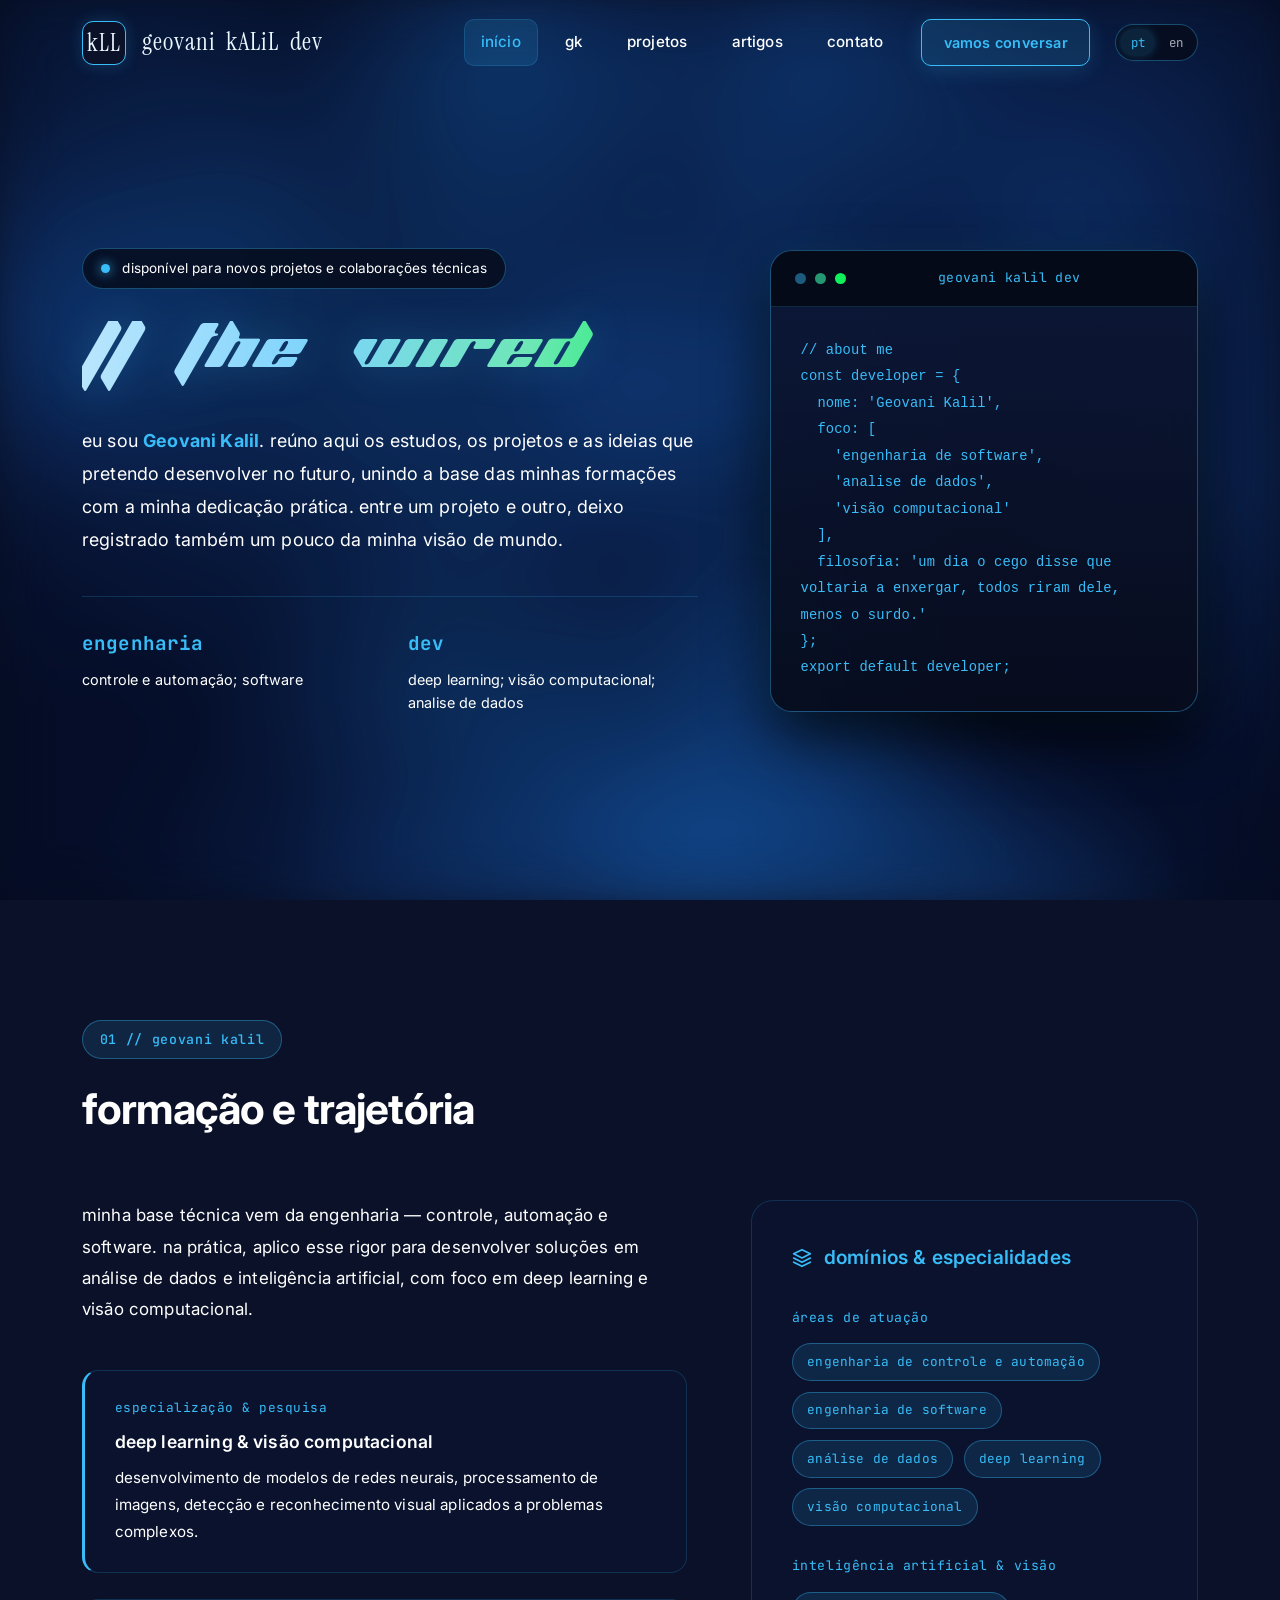
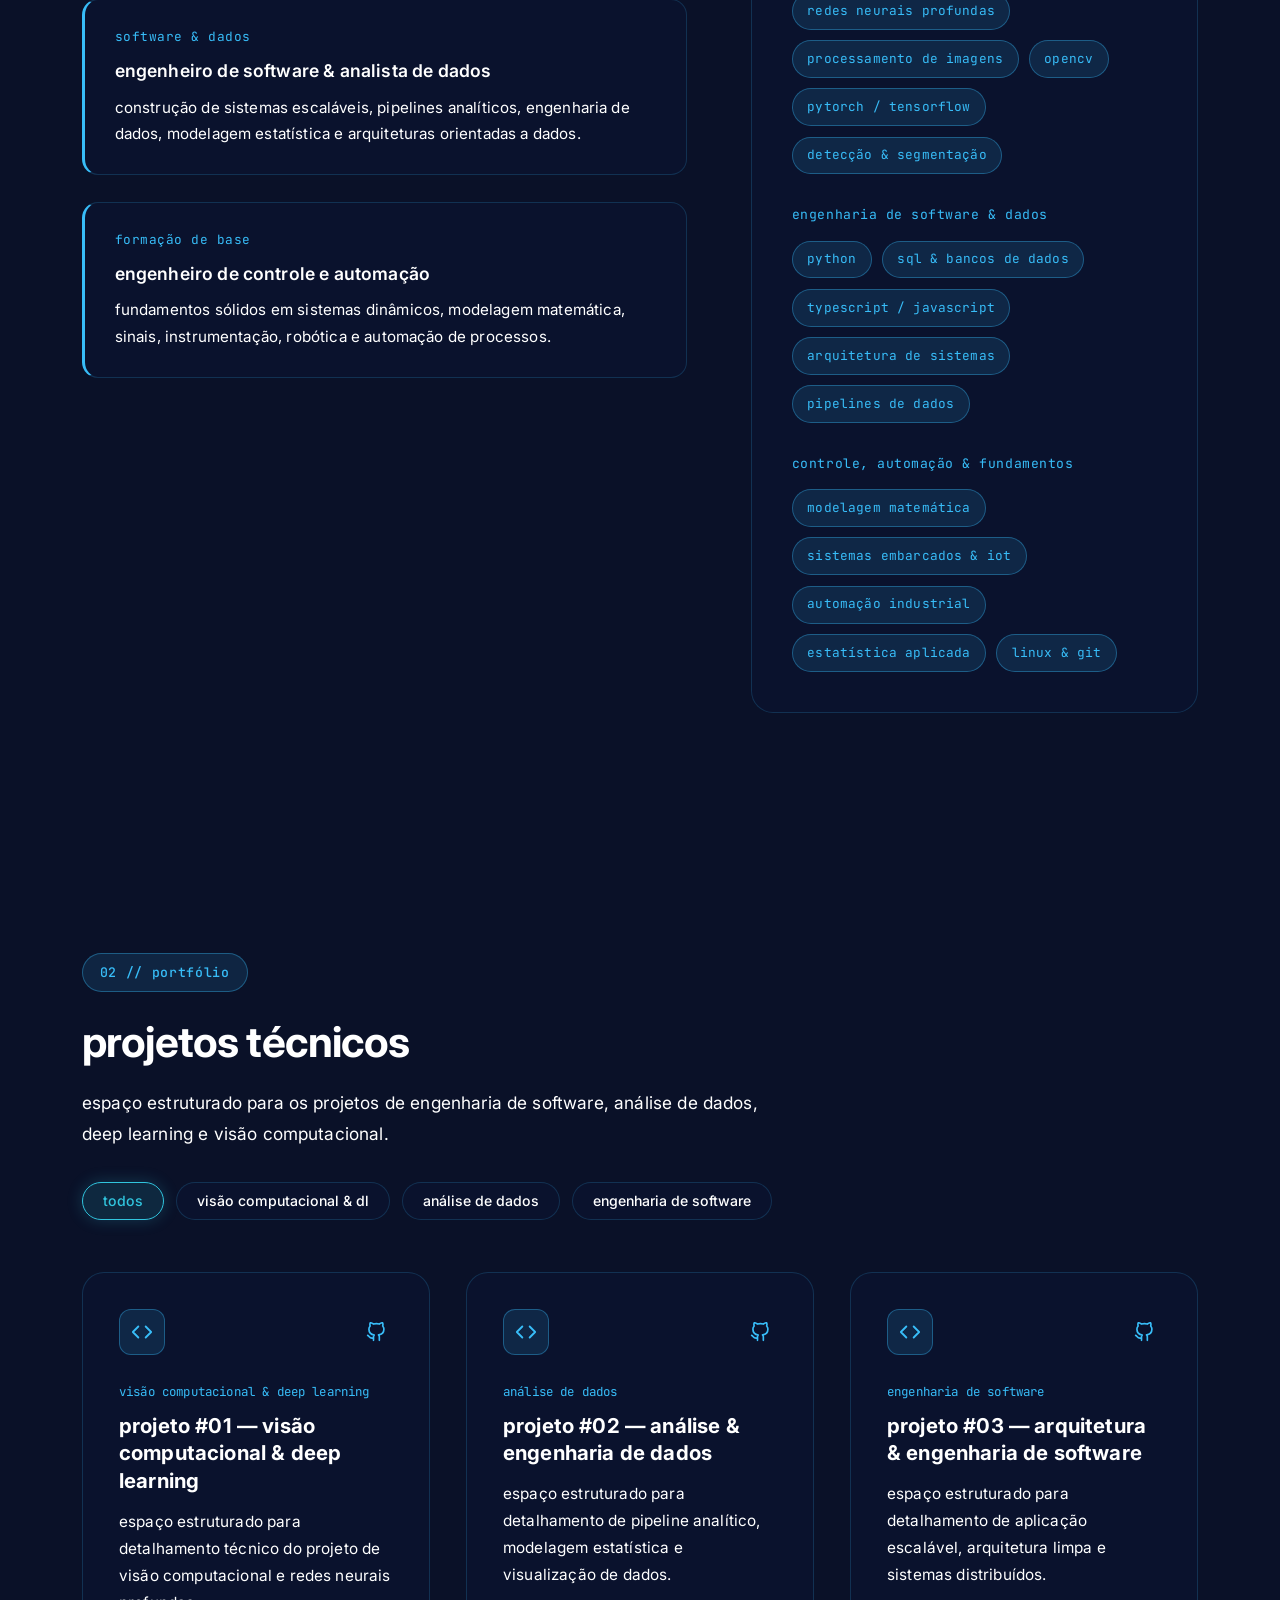
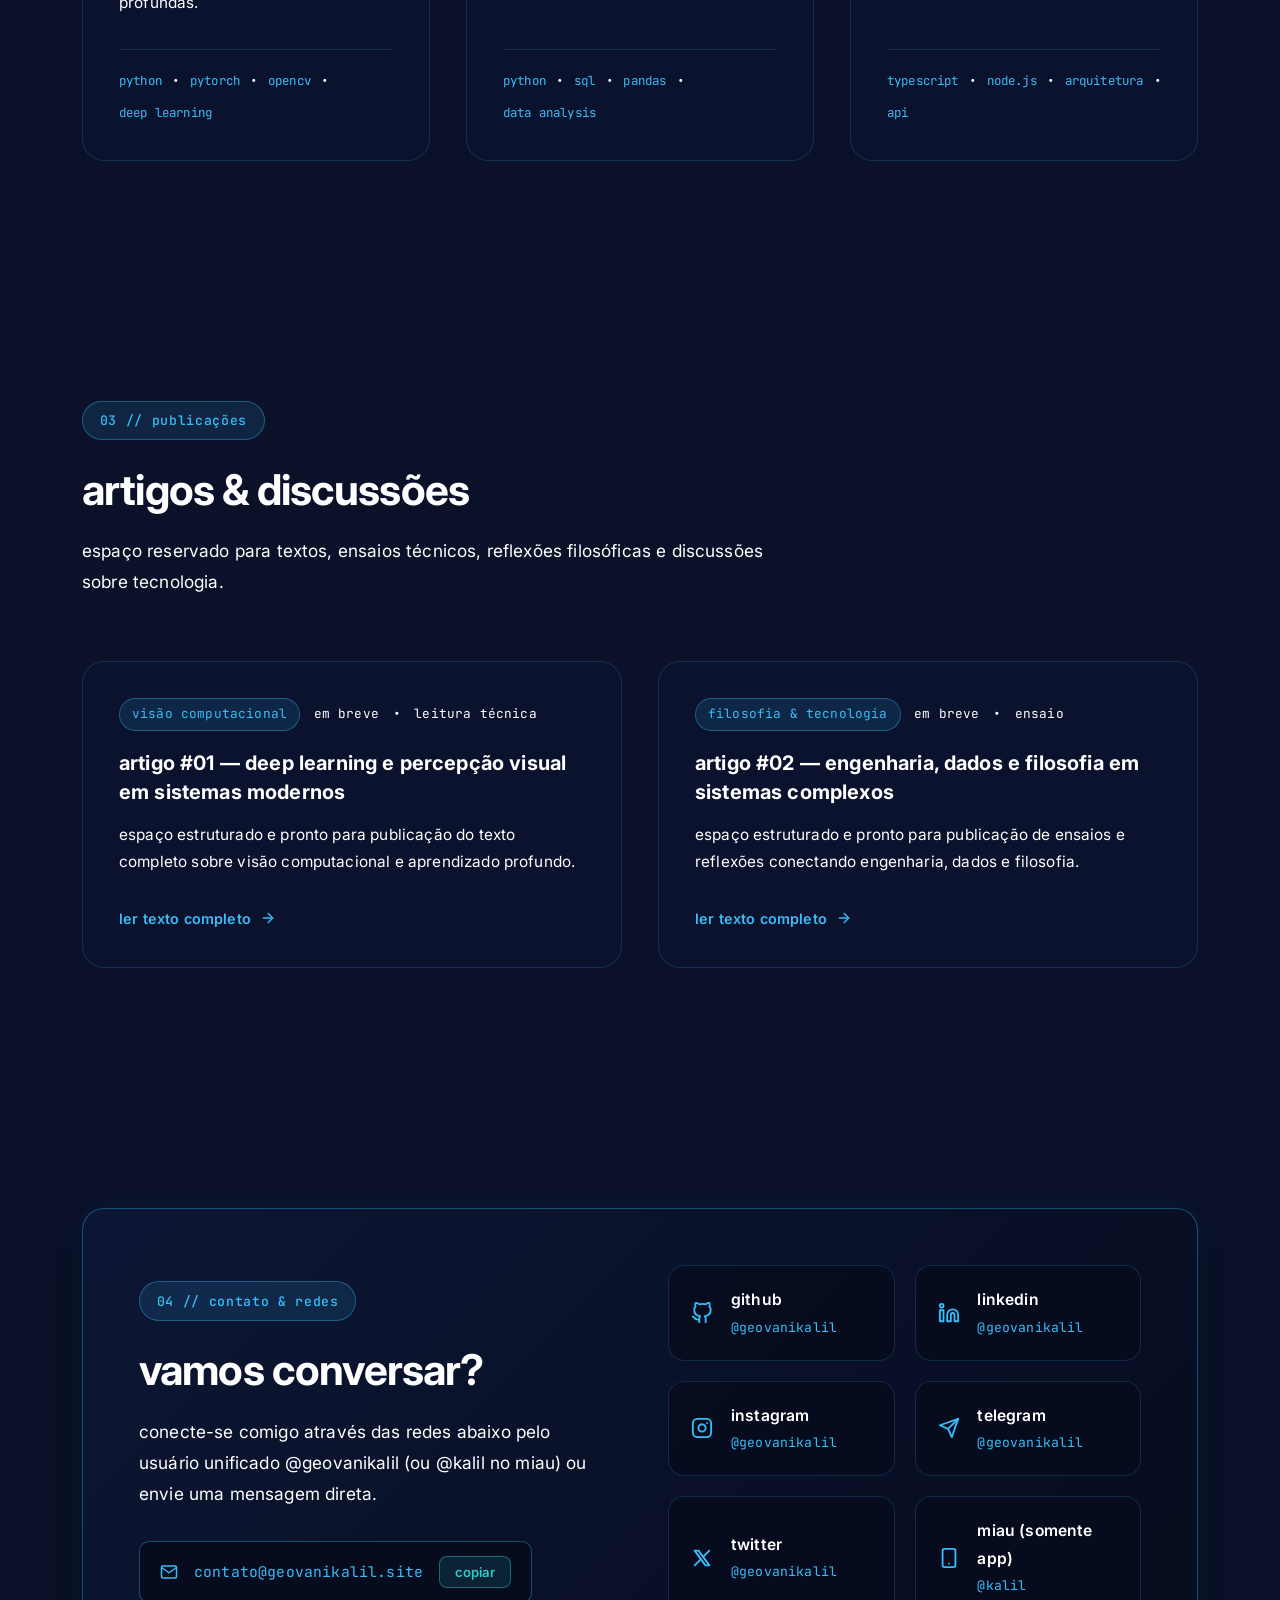
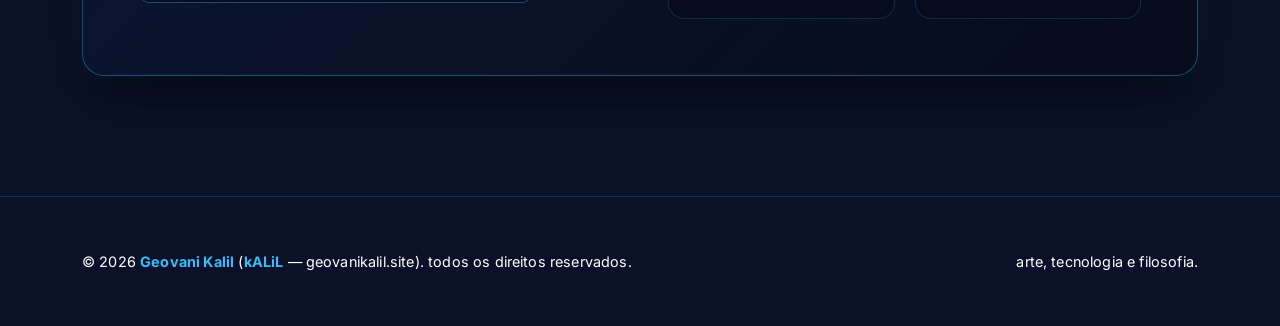
==== commit 177c6b19: "atualizacao de texto" ====
--- a/index.html
+++ b/index.html
@@ -12,7 +12,7 @@
   <meta property="og:type" content="website" />
   <meta property="og:url" content="https://geovanikalil.site/" />
   <meta property="og:title" content="geovani kALiL dev — geovanikalil.site" />
-  <meta property="og:description" content="geovani kALiL // the wired" />
+  <meta property="og:description" content="// the wired" />
   <meta property="og:locale" content="pt_BR" />
 
   <!-- Favicon & Manifest -->
@@ -28,8 +28,10 @@
   <link rel="stylesheet" href="assets/css/styles.css" />
 </head>
 <body>
-  <!-- Background Ambient Glow & Grid -->
-  <div class="bg-ambient" aria-hidden="true"></div>
+  <!-- Background Rising Smoke & Matte Diffuser -->
+  <div class="bg-ambient" aria-hidden="true">
+    <canvas id="smoke-canvas" class="smoke-canvas"></canvas>
+  </div>
   <div class="bg-grid" aria-hidden="true"></div>
 
   <!-- ==================== HEADER / NAVBAR ==================== -->
@@ -78,7 +80,7 @@
           </div>
 
           <h1 class="hero-title" data-i18n="hero.title">
-            geovani kALiL // the wired
+            // the wired
           </h1>
 
           <p class="hero-description" data-i18n="hero.description">
@@ -94,18 +96,6 @@
               <div class="metric-value" data-i18n="hero.metric2Value">dev</div>
               <div class="metric-label" data-i18n="hero.metric2Label">deep learning; visão computacional; analise de dados</div>
             </div>
-          </div>
-
-          <div class="hero-actions">
-            <a href="#projetos" class="btn btn-primary">
-              <span data-i18n="hero.btnProjects">explorar projetos</span>
-              <svg width="18" height="18" viewBox="0 0 24 24" fill="none" stroke="currentColor" stroke-width="2" stroke-linecap="round" stroke-linejoin="round">
-                <line x1="5" y1="12" x2="19" y2="12"></line>
-                <polyline points="12 5 19 12 12 19"></polyline>
-              </svg>
-            </a>
-            <a href="#sobre" class="btn btn-secondary" data-i18n="hero.btnAbout">minha trajetória</a>
-            <a href="#artigos" class="btn btn-ghost" data-i18n="hero.btnArticles">ler artigos →</a>
           </div>
         </div>
 
@@ -143,20 +133,14 @@
     <section class="section" id="sobre">
       <div class="container">
         <div class="section-header">
-          <span class="section-eyebrow" data-i18n="about.eyebrow">01 // sobre mim</span>
-          <h2 class="section-title" data-i18n="about.title">formação, trajetória e visão técnica</h2>
-          <p class="section-subtitle" data-i18n="about.subtitle">
-            unindo engenharia de controle e automação, engenharia de software, análise de dados e inteligência artificial.
-          </p>
+          <span class="section-eyebrow" data-i18n="about.eyebrow">01 // geovani kalil</span>
+          <h2 class="section-title" data-i18n="about.title">formação e trajetória</h2>
         </div>
 
         <div class="about-grid">
           <div class="about-content">
             <p data-i18n="about.p1">
-              sou <strong>Geovani Kalil</strong> (<strong>kALiL</strong>) — engenheiro de controle e automação, engenheiro de software, analista de dados e especialista em deep learning e visão computacional.
-            </p>
-            <p data-i18n="about.p2">
-              minha trajetória integra o rigor matemático e físico da engenharia de controle e automação com a arquitetura de software moderna, ciência de dados e modelos avançados de redes neurais profundas e visão computacional.
+              minha base técnica vem da engenharia — controle, automação e software. na prática, aplico esse rigor para desenvolver soluções em análise de dados e inteligência artificial, com foco em deep learning e visão computacional.
             </p>
 
             <!-- Marcos da Formação e Trajetória -->
--- a/assets/css/styles.css
+++ b/assets/css/styles.css
@@ -1,7 +1,7 @@
 /* ==========================================================================
    geovanikalil.site — estilos globais
-   paleta: azul industrial (#0A1128) & verde terminal (#0FF05B)
-   tipografia títulos (h1, h2): Planet Kosmos
+   paleta dinâmica: azul no topo (#38BDF8 / #0A1128) -> verde no final (#0FF05B)
+   tipografia: Planet Kosmos (hero), Instrument Serif (brand), Inter & JetBrains Mono
    ========================================================================== */
 
 @font-face {
@@ -22,29 +22,25 @@
   /* Paleta Principal: Azul Industrial (#0A1128) */
   --bg-primary: #0A1128;
   --bg-secondary: #070c1d;
-  --bg-surface: rgba(13, 23, 54, 0.78);
-  --bg-surface-hover: rgba(18, 32, 72, 0.92);
+  --bg-surface: rgba(11, 20, 48, 0.78);
+  --bg-surface-hover: rgba(16, 30, 68, 0.92);
   --bg-elevated: #0f1a3c;
 
-  /* Texto Principal */
+  /* Texto Principal — Sempre Branco */
   --text-primary: #ffffff;
   --text-secondary: #ffffff;
   --text-muted: #ffffff;
 
-  /* Destaques: Verde Terminal (#0FF05B) */
-  --accent-terminal: #0FF05B;
-  --accent-light-blue: #0FF05B;
-  --accent-cyan: #0FF05B;
-  --accent-sky: #0FF05B;
-  --accent-dark-blue: #0A1128;
-  --accent-glow: rgba(15, 240, 91, 0.18);
-  --accent-glow-strong: rgba(15, 240, 91, 0.35);
-  --accent-subtle: rgba(15, 240, 91, 0.1);
-
-  /* Bordas e Divisores */
-  --border-subtle: rgba(15, 240, 91, 0.18);
-  --border-blue: rgba(15, 240, 91, 0.35);
-  --border-blue-strong: rgba(15, 240, 91, 0.7);
+  /* Cor Dinâmica de Destaque e Botões (Inicia em Azul no topo e vai para Verde #0FF05B no scroll) */
+  --accent-terminal: rgb(56, 189, 248);
+  --accent-glow: rgba(56, 189, 248, 0.2);
+  --accent-glow-strong: rgba(56, 189, 248, 0.38);
+  --accent-subtle: rgba(56, 189, 248, 0.12);
+
+  /* Bordas e Divisores Dinâmicos */
+  --border-subtle: rgba(56, 189, 248, 0.18);
+  --border-blue: rgba(56, 189, 248, 0.36);
+  --border-blue-strong: rgba(56, 189, 248, 0.72);
 
   /* Tipografia */
   --font-display: 'Planet Kosmos', 'Inter', sans-serif;
@@ -53,11 +49,11 @@
   --font-serif-logo: 'Instrument Serif', Georgia, 'Times New Roman', serif;
 
   /* Espaçamento e Layout */
-  --container-max: 1140px;
-  --header-height: 76px;
-  --radius-sm: 8px;
-  --radius-md: 14px;
-  --radius-lg: 20px;
+  --container-max: 1180px;
+  --header-height: 86px;
+  --radius-sm: 10px;
+  --radius-md: 16px;
+  --radius-lg: 22px;
   --radius-full: 9999px;
 
   /* Transições */
@@ -76,7 +72,7 @@
 
 html {
   scroll-behavior: smooth;
-  scroll-padding-top: calc(var(--header-height) + 16px);
+  scroll-padding-top: calc(var(--header-height) + 24px);
   color-scheme: dark;
 }
 
@@ -84,84 +80,47 @@
   font-family: var(--font-sans);
   background-color: var(--bg-primary);
   color: var(--text-primary);
-  line-height: 1.65;
+  line-height: 1.75;
+  letter-spacing: 0.01em;
   overflow-x: hidden;
   -webkit-font-smoothing: antialiased;
   position: relative;
 }
 
-/* Título Principal do Início (geovani kALiL // the wired) com Planet Kosmos */
-.hero-title {
-  font-family: var(--font-display);
-  font-weight: normal;
-  letter-spacing: 0.03em;
-}
-
-/* Fundo Fumaceado Fosco Reativo ao Scroll sobre Azul Industrial (#0A1128) */
+/* Fundo com Fumaça Subindo e Transição de Azul (Topo) para Verde (Final) no Scroll */
 .bg-ambient {
   position: fixed;
   inset: 0;
   z-index: -2;
   pointer-events: none;
   overflow: hidden;
-  background-color: #070d1f;
-  --smoke-x1: 0px;
-  --smoke-y1: 0px;
-  --smoke-rot1: 0deg;
-  --smoke-scale1: 1;
-  --smoke-x2: 0px;
-  --smoke-y2: 0px;
-  --smoke-rot2: 0deg;
-}
-
-.bg-ambient::before,
-.bg-ambient::after {
-  content: '';
+  background-color: #070d20;
+}
+
+.smoke-canvas {
   position: absolute;
-  inset: -45%;
-  pointer-events: none;
-  will-change: transform;
-  transition: transform 180ms cubic-bezier(0.22, 1, 0.36, 1);
-}
-
-/* Camada de fumaça 1: nuvens foscas que se deslocam e giram conforme o scroll */
-.bg-ambient::before {
-  background:
-    radial-gradient(ellipse 36% 28% at 24% 25%, rgba(56, 98, 185, 0.72) 0%, transparent 68%),
-    radial-gradient(ellipse 40% 30% at 78% 36%, rgba(15, 240, 91, 0.22) 0%, transparent 65%),
-    radial-gradient(ellipse 45% 35% at 28% 68%, rgba(2, 4, 12, 0.92) 0%, transparent 70%),
-    radial-gradient(ellipse 38% 32% at 68% 74%, rgba(42, 78, 156, 0.68) 0%, transparent 68%),
-    radial-gradient(ellipse 32% 26% at 50% 48%, rgba(76, 122, 215, 0.5) 0%, transparent 62%);
-  filter: blur(50px);
-  transform: translate3d(var(--smoke-x1), var(--smoke-y1), 0) rotate(var(--smoke-rot1)) scale(var(--smoke-scale1));
-}
-
-/* Camada de fumaça 2: contra-movimento no scroll para sensação de profundidade fosca */
-.bg-ambient::after {
-  background:
-    radial-gradient(ellipse 42% 30% at 72% 20%, rgba(2, 5, 14, 0.9) 0%, transparent 68%),
-    radial-gradient(ellipse 36% 34% at 22% 48%, rgba(15, 240, 91, 0.18) 0%, transparent 65%),
-    radial-gradient(ellipse 44% 32% at 62% 58%, rgba(52, 92, 178, 0.65) 0%, transparent 70%),
-    radial-gradient(ellipse 38% 28% at 38% 82%, rgba(66, 110, 200, 0.55) 0%, transparent 68%);
-  filter: blur(60px);
-  mix-blend-mode: screen;
-  transform: translate3d(var(--smoke-x2), var(--smoke-y2), 0) rotate(var(--smoke-rot2));
-}
-
-/* Camada fosca (matte glass sem linhas/quadriculado) */
+  inset: 0;
+  width: 100%;
+  height: 100%;
+  display: block;
+  filter: blur(22px);
+  opacity: 0.92;
+}
+
+/* Camada fosca (matte diffuser sem linhas/quadriculado) */
 .bg-grid {
   position: fixed;
   inset: 0;
   z-index: -1;
   pointer-events: none;
-  backdrop-filter: blur(38px) saturate(120%);
-  -webkit-backdrop-filter: blur(38px) saturate(120%);
-  background-color: rgba(10, 17, 40, 0.22);
-}
-
-/* Seleção de Texto em Verde Terminal */
+  backdrop-filter: blur(26px) saturate(120%);
+  -webkit-backdrop-filter: blur(26px) saturate(120%);
+  background-color: rgba(8, 14, 34, 0.18);
+}
+
+/* Seleção de Texto */
 ::selection {
-  background: rgba(15, 240, 91, 0.3);
+  background: var(--accent-glow-strong);
   color: #ffffff;
 }
 
@@ -192,111 +151,120 @@
   width: 100%;
   max-width: var(--container-max);
   margin: 0 auto;
-  padding: 0 1.5rem;
+  padding: 0 2rem;
 }
 
 .section {
-  padding: 6rem 0;
+  padding: 7.5rem 0;
   position: relative;
 }
 
 .section-header {
-  margin-bottom: 3.25rem;
-  max-width: 680px;
+  margin-bottom: 4rem;
+  max-width: 720px;
 }
 
 .section-eyebrow {
   display: inline-flex;
   align-items: center;
-  gap: 0.5rem;
-  font-family: var(--font-mono);
-  font-size: 0.8125rem;
+  gap: 0.6rem;
+  font-family: var(--font-mono);
+  font-size: 0.825rem;
   font-weight: 500;
-  letter-spacing: 0.04em;
+  letter-spacing: 0.05em;
   color: var(--accent-terminal);
   background: var(--accent-subtle);
   border: 1px solid var(--border-blue);
-  padding: 0.35rem 0.85rem;
+  padding: 0.45rem 1.05rem;
   border-radius: var(--radius-full);
-  margin-bottom: 1rem;
+  margin-bottom: 1.35rem;
 }
 
 .section-title {
   font-family: var(--font-sans);
-  font-size: clamp(1.85rem, 3.5vw, 2.5rem);
+  font-size: clamp(1.95rem, 3.6vw, 2.65rem);
   font-weight: 700;
-  letter-spacing: -0.025em;
-  line-height: 1.25;
-  color: #ffffff;
-  margin-bottom: 0.85rem;
+  letter-spacing: -0.02em;
+  line-height: 1.3;
+  color: #ffffff;
+  margin-bottom: 1.15rem;
 }
 
 .section-subtitle {
-  font-size: 1.05rem;
-  color: #ffffff;
-}
-
-/* Botões */
+  font-size: 1.08rem;
+  line-height: 1.8;
+  color: #ffffff;
+}
+
+/* ==========================================================================
+   Botões (Transicionam de Azul no Topo para Verde no Final conforme o Scroll)
+   ========================================================================== */
 .btn {
+  --btn-accent: var(--accent-terminal);
+  --btn-glow: var(--accent-glow);
+  --btn-glow-strong: var(--accent-glow-strong);
+  --btn-subtle: var(--accent-subtle);
+  --btn-border: var(--border-blue);
   display: inline-flex;
   align-items: center;
   justify-content: center;
-  gap: 0.6rem;
+  gap: 0.75rem;
   font-family: var(--font-sans);
-  font-size: 0.95rem;
+  font-size: 0.96rem;
   font-weight: 600;
-  padding: 0.8rem 1.5rem;
+  letter-spacing: 0.015em;
+  padding: 0.9rem 1.75rem;
   border-radius: var(--radius-sm);
   cursor: pointer;
-  transition: all var(--transition-base);
+  transition: transform var(--transition-base), box-shadow var(--transition-base), background-color 180ms linear, border-color 180ms linear, color 180ms linear;
   border: 1px solid transparent;
   white-space: nowrap;
   color: #ffffff;
 }
 
 .btn-primary {
-  background: rgba(15, 240, 91, 0.14);
-  color: var(--accent-terminal);
-  border-color: var(--accent-terminal);
-  box-shadow: 0 4px 20px -2px var(--accent-glow);
+  background: var(--btn-subtle);
+  color: var(--btn-accent);
+  border-color: var(--btn-accent);
+  box-shadow: 0 4px 22px -2px var(--btn-glow);
 }
 
 .btn-primary:hover {
   transform: translateY(-2px);
-  background: var(--accent-terminal);
-  color: #0A1128;
-  box-shadow: 0 8px 26px -2px var(--accent-glow-strong);
+  background: var(--btn-accent);
+  color: #070d20;
+  box-shadow: 0 8px 28px -2px var(--btn-glow-strong);
 }
 
 .btn-secondary {
   background: rgba(10, 17, 40, 0.85);
   color: #ffffff;
-  border-color: var(--border-blue);
+  border-color: var(--btn-border);
   backdrop-filter: blur(8px);
 }
 
 .btn-secondary:hover {
-  background: rgba(15, 240, 91, 0.1);
-  border-color: var(--accent-terminal);
-  color: var(--accent-terminal);
+  background: var(--btn-subtle);
+  border-color: var(--btn-accent);
+  color: var(--btn-accent);
   transform: translateY(-2px);
 }
 
 .btn-ghost {
   background: transparent;
-  color: var(--accent-terminal);
-  padding: 0.55rem 0.9rem;
-  font-size: 0.875rem;
+  color: var(--btn-accent);
+  padding: 0.85rem 1.25rem;
+  font-size: 0.92rem;
   border: 1px solid transparent;
 }
 
 .btn-ghost:hover {
-  background: var(--accent-subtle);
-  border-color: var(--border-subtle);
+  background: var(--btn-subtle);
+  border-color: var(--btn-border);
 }
 
 /* ==========================================================================
-   Header / Navbar & Logo "kLL"
+   Header / Navbar & Logo "kLL" + "geovani kALiL dev"
    ========================================================================== */
 .site-header {
   position: fixed;
@@ -310,7 +278,7 @@
 }
 
 .site-header.scrolled {
-  background: rgba(10, 17, 40, 0.9);
+  background: rgba(8, 14, 34, 0.9);
   backdrop-filter: blur(16px);
   -webkit-backdrop-filter: blur(16px);
   border-bottom-color: var(--border-subtle);
@@ -322,59 +290,61 @@
   display: flex;
   align-items: center;
   justify-content: space-between;
+  gap: 2rem;
 }
 
 .brand {
   display: inline-flex;
   align-items: center;
-  gap: 0.75rem;
-  font-weight: 600;
-  font-size: 1.05rem;
-  letter-spacing: -0.01em;
+  gap: 1rem;
   color: #ffffff;
 }
 
 .brand-mark {
-  width: 42px;
-  height: 42px;
-  border-radius: 10px;
+  width: 44px;
+  height: 44px;
+  border-radius: 11px;
   background: #0A1128;
   border: 1px solid var(--accent-terminal);
   display: grid;
   place-items: center;
   font-family: var(--font-serif-logo);
-  font-size: 1.45rem;
+  font-size: 1.5rem;
   font-weight: 400;
   line-height: 1;
-  letter-spacing: 0.02em;
+  letter-spacing: 0.03em;
   color: #ecf8ff;
   box-shadow: 0 0 16px var(--accent-glow);
+  transition: border-color 180ms linear, box-shadow 180ms linear;
 }
 
 .brand-text {
-  color: #ffffff;
-  font-family: var(--font-mono);
-  font-size: 0.92rem;
+  color: #ecf8ff;
+  font-family: var(--font-serif-logo);
+  font-size: 1.55rem;
+  font-weight: 400;
+  letter-spacing: 0.04em;
+  word-spacing: 0.22em;
+  line-height: 1;
+}
+
+.nav-right {
+  display: flex;
+  align-items: center;
+  gap: 1.15rem;
+}
+
+.nav-links {
+  display: flex;
+  align-items: center;
+  gap: 0.65rem;
+}
+
+.nav-link {
+  font-size: 0.95rem;
   font-weight: 500;
-}
-
-.nav-right {
-  display: flex;
-  align-items: center;
-  gap: 0.65rem;
-}
-
-.nav-links {
-  display: flex;
-  align-items: center;
-  gap: 0.3rem;
-}
-
-.nav-link {
-  font-size: 0.925rem;
-  font-weight: 500;
-  color: #ffffff;
-  padding: 0.5rem 0.85rem;
+  color: #ffffff;
+  padding: 0.55rem 1rem;
   border-radius: var(--radius-sm);
   border: 1px solid transparent;
   transition: background var(--transition-fast), border-color var(--transition-fast), color var(--transition-fast);
@@ -388,20 +358,21 @@
 }
 
 .nav-cta {
-  margin-left: 0.4rem;
-  padding: 0.55rem 1.1rem;
-  font-size: 0.875rem;
+  margin-left: 0.65rem;
+  padding: 0.65rem 1.35rem;
+  font-size: 0.9rem;
 }
 
 /* Language Switcher */
 .lang-switcher {
   display: inline-flex;
   align-items: center;
+  gap: 0.2rem;
   background: rgba(7, 12, 29, 0.85);
   border: 1px solid var(--border-blue);
   border-radius: var(--radius-full);
-  padding: 0.2rem;
-  margin-left: 0.35rem;
+  padding: 0.25rem;
+  margin-left: 0.4rem;
 }
 
 .lang-btn {
@@ -409,8 +380,8 @@
   border: none;
   color: #ffffff;
   font-family: var(--font-mono);
-  font-size: 0.75rem;
-  padding: 0.25rem 0.55rem;
+  font-size: 0.78rem;
+  padding: 0.3rem 0.65rem;
   border-radius: var(--radius-full);
   cursor: pointer;
   opacity: 0.65;
@@ -422,7 +393,7 @@
 }
 
 .lang-btn.active {
-  background: rgba(15, 240, 91, 0.18);
+  background: var(--accent-subtle);
   color: var(--accent-terminal);
   opacity: 1;
   box-shadow: 0 0 10px var(--accent-glow);
@@ -433,8 +404,8 @@
   background: transparent;
   border: 1px solid var(--border-subtle);
   color: var(--accent-terminal);
-  width: 42px;
-  height: 42px;
+  width: 44px;
+  height: 44px;
   border-radius: var(--radius-sm);
   align-items: center;
   justify-content: center;
@@ -451,38 +422,38 @@
    ========================================================================== */
 .hero {
   min-height: 100vh;
-  padding-top: calc(var(--header-height) + 4rem);
-  padding-bottom: 5rem;
+  padding-top: calc(var(--header-height) + 4.5rem);
+  padding-bottom: 6rem;
   display: flex;
   align-items: center;
 }
 
 .hero-grid {
   display: grid;
-  grid-template-columns: 1.2fr 0.8fr;
-  gap: 3.5rem;
+  grid-template-columns: 1.18fr 0.82fr;
+  gap: 4.5rem;
   align-items: center;
 }
 
 .status-badge {
   display: inline-flex;
   align-items: center;
-  gap: 0.6rem;
-  padding: 0.4rem 0.95rem;
+  gap: 0.75rem;
+  padding: 0.5rem 1.15rem;
   border-radius: var(--radius-full);
   background: rgba(7, 12, 29, 0.85);
   border: 1px solid var(--border-blue);
-  font-size: 0.825rem;
-  color: #ffffff;
-  margin-bottom: 1.5rem;
+  font-size: 0.85rem;
+  color: #ffffff;
+  margin-bottom: 2rem;
 }
 
 .status-dot {
-  width: 8px;
-  height: 8px;
+  width: 9px;
+  height: 9px;
   border-radius: 50%;
   background: var(--accent-terminal);
-  box-shadow: 0 0 10px var(--accent-terminal);
+  box-shadow: 0 0 12px var(--accent-terminal);
   animation: pulseDot 2.2s infinite ease-in-out;
 }
 
@@ -497,19 +468,28 @@
   }
 }
 
+/* Título Principal do Início (// the wired) com Planet Kosmos */
 .hero-title {
-  font-size: clamp(2rem, 4vw, 3.2rem);
-  line-height: 1.2;
-  margin-bottom: 1.35rem;
-  color: #ffffff;
-  text-shadow: 0 0 24px rgba(15, 240, 91, 0.2);
+  font-family: var(--font-display);
+  font-weight: normal;
+  font-size: clamp(2.15rem, 4.2vw, 3.45rem);
+  line-height: 1.35;
+  letter-spacing: 0.06em;
+  word-spacing: 0.32em;
+  margin-bottom: 1.85rem;
+  background: linear-gradient(95deg, #bae6fd 0%, #7dd3fc 38%, #6ee7b7 72%, #0FF05B 100%);
+  -webkit-background-clip: text;
+  -webkit-text-fill-color: transparent;
+  background-clip: text;
+  filter: drop-shadow(0 0 20px rgba(56, 189, 248, 0.22));
 }
 
 .hero-description {
-  font-size: clamp(1rem, 1.4vw, 1.15rem);
-  color: #ffffff;
-  max-width: 600px;
-  margin-bottom: 2.25rem;
+  font-size: clamp(1.02rem, 1.4vw, 1.16rem);
+  line-height: 1.85;
+  color: #ffffff;
+  max-width: 620px;
+  margin-bottom: 2.5rem;
 }
 
 .hero-description strong {
@@ -519,30 +499,31 @@
 .hero-metrics {
   display: grid;
   grid-template-columns: repeat(2, minmax(0, 1fr));
-  gap: 1.5rem;
-  padding: 1.5rem 0;
-  margin-bottom: 2.25rem;
+  gap: 2.25rem;
+  padding-top: 1.85rem;
   border-top: 1px solid var(--border-subtle);
-  border-bottom: 1px solid var(--border-subtle);
-  max-width: 600px;
+  max-width: 620px;
+}
+
+.metric-value {
+  font-family: var(--font-mono);
+  font-size: 1.2rem;
+  font-weight: 700;
+  color: var(--accent-terminal);
+  margin-bottom: 0.5rem;
+}
+
+.metric-label {
+  font-size: 0.9rem;
+  line-height: 1.6;
+  color: #ffffff;
 }
 
 .hero-actions {
   display: flex;
   flex-wrap: wrap;
-  gap: 1rem;
-}
-
-.metric-value {
-  font-family: var(--font-mono);
-  font-size: 1.15rem;
-  font-weight: 700;
-  color: var(--accent-terminal);
-}
-
-.metric-label {
-  font-size: 0.825rem;
-  color: #ffffff;
+  align-items: center;
+  gap: 1.25rem;
 }
 
 /* Hero Terminal / Profile Card */
@@ -565,37 +546,38 @@
   display: flex;
   align-items: center;
   justify-content: space-between;
-  padding: 0.85rem 1.25rem;
+  padding: 1rem 1.5rem;
   background: rgba(5, 9, 22, 0.9);
   border-bottom: 1px solid var(--border-subtle);
 }
 
 .terminal-dots {
   display: flex;
-  gap: 0.45rem;
+  gap: 0.55rem;
 }
 
 .terminal-dot {
-  width: 10px;
-  height: 10px;
+  width: 11px;
+  height: 11px;
   border-radius: 50%;
 }
 
-.terminal-dot.blue-1 { background: rgba(15, 240, 91, 0.3); }
-.terminal-dot.blue-2 { background: rgba(15, 240, 91, 0.6); }
+.terminal-dot.blue-1 { background: #38bdf8; opacity: 0.45; }
+.terminal-dot.blue-2 { background: #34d399; opacity: 0.7; }
 .terminal-dot.blue-3 { background: #0FF05B; }
 
 .terminal-title {
   font-family: var(--font-mono);
-  font-size: 0.8rem;
+  font-size: 0.82rem;
+  letter-spacing: 0.03em;
   color: var(--accent-terminal);
 }
 
 .terminal-body {
-  padding: 1.5rem;
-  font-family: var(--font-mono);
-  font-size: 0.84rem;
-  line-height: 1.75;
+  padding: 1.85rem;
+  font-family: var(--font-mono);
+  font-size: 0.86rem;
+  line-height: 1.85;
   color: var(--accent-terminal);
   overflow-x: auto;
 }
@@ -608,19 +590,20 @@
 }
 
 /* ==========================================================================
-   Sobre Mim (About Section)
+   Sobre Mim / GK (About Section)
    ========================================================================== */
 .about-grid {
   display: grid;
   grid-template-columns: 1.15fr 0.85fr;
-  gap: 3rem;
+  gap: 4rem;
   align-items: start;
 }
 
 .about-content p {
   color: #ffffff;
-  font-size: 1.04rem;
-  margin-bottom: 1.25rem;
+  font-size: 1.06rem;
+  line-height: 1.85;
+  margin-bottom: 1.65rem;
 }
 
 .about-content p strong {
@@ -629,14 +612,14 @@
 }
 
 .timeline-list {
-  margin-top: 2rem;
+  margin-top: 2.75rem;
   display: flex;
   flex-direction: column;
-  gap: 1.25rem;
+  gap: 1.65rem;
 }
 
 .timeline-item {
-  padding: 1.25rem 1.5rem;
+  padding: 1.65rem 1.85rem;
   background: var(--bg-surface);
   border: 1px solid var(--border-subtle);
   border-left: 3px solid var(--accent-terminal);
@@ -652,20 +635,22 @@
 
 .timeline-period {
   font-family: var(--font-mono);
-  font-size: 0.78rem;
-  color: var(--accent-terminal);
-  margin-bottom: 0.25rem;
+  font-size: 0.8rem;
+  letter-spacing: 0.04em;
+  color: var(--accent-terminal);
+  margin-bottom: 0.45rem;
 }
 
 .timeline-role {
-  font-size: 1.05rem;
+  font-size: 1.1rem;
   font-weight: 600;
   color: #ffffff;
-  margin-bottom: 0.3rem;
+  margin-bottom: 0.5rem;
 }
 
 .timeline-desc {
-  font-size: 0.92rem;
+  font-size: 0.95rem;
+  line-height: 1.75;
   color: #ffffff;
 }
 
@@ -674,22 +659,22 @@
   background: var(--bg-surface);
   border: 1px solid var(--border-subtle);
   border-radius: var(--radius-lg);
-  padding: 2rem;
+  padding: 2.5rem;
   backdrop-filter: blur(10px);
 }
 
 .skills-card-title {
-  font-size: 1.15rem;
+  font-size: 1.2rem;
   font-weight: 600;
   color: var(--accent-terminal);
-  margin-bottom: 1.5rem;
-  display: flex;
-  align-items: center;
-  gap: 0.6rem;
+  margin-bottom: 2rem;
+  display: flex;
+  align-items: center;
+  gap: 0.75rem;
 }
 
 .skill-group {
-  margin-bottom: 1.5rem;
+  margin-bottom: 1.85rem;
 }
 
 .skill-group:last-child {
@@ -698,35 +683,35 @@
 
 .skill-group-label {
   font-family: var(--font-mono);
-  font-size: 0.78rem;
+  font-size: 0.82rem;
   letter-spacing: 0.04em;
   color: var(--accent-terminal);
-  margin-bottom: 0.65rem;
+  margin-bottom: 0.85rem;
 }
 
 .skill-tags {
   display: flex;
   flex-wrap: wrap;
-  gap: 0.5rem;
+  gap: 0.65rem;
 }
 
 .tag {
   display: inline-flex;
   align-items: center;
   font-family: var(--font-mono);
-  font-size: 0.78rem;
-  color: var(--accent-terminal);
-  background: rgba(15, 240, 91, 0.08);
+  font-size: 0.8rem;
+  color: var(--accent-terminal);
+  background: var(--accent-subtle);
   border: 1px solid var(--border-blue);
-  padding: 0.3rem 0.75rem;
+  padding: 0.42rem 0.9rem;
   border-radius: var(--radius-full);
   transition: all var(--transition-fast);
 }
 
 .tag:hover {
-  background: rgba(15, 240, 91, 0.2);
+  background: var(--accent-terminal);
   border-color: var(--accent-terminal);
-  color: #ffffff;
+  color: #070d20;
 }
 
 /* ==========================================================================
@@ -735,54 +720,58 @@
 .projects-toolbar {
   display: flex;
   flex-wrap: wrap;
-  align-items: center;
+  align-items: flex-end;
   justify-content: space-between;
-  gap: 1rem;
-  margin-bottom: 2.25rem;
+  gap: 2rem;
+  margin-bottom: 3.25rem;
 }
 
 .filter-tabs {
   display: flex;
   flex-wrap: wrap;
-  gap: 0.5rem;
+  gap: 0.75rem;
 }
 
 .filter-btn {
+  --btn-accent: var(--accent-terminal);
+  --btn-subtle: var(--accent-subtle);
+  --btn-border: var(--border-blue);
+  --btn-glow: var(--accent-glow);
   background: var(--bg-surface);
   color: #ffffff;
   border: 1px solid var(--border-subtle);
-  padding: 0.45rem 1rem;
+  padding: 0.6rem 1.25rem;
   border-radius: var(--radius-full);
   font-family: var(--font-sans);
-  font-size: 0.85rem;
+  font-size: 0.88rem;
   font-weight: 500;
   cursor: pointer;
   transition: all var(--transition-fast);
 }
 
 .filter-btn:hover {
-  color: var(--accent-terminal);
-  border-color: var(--border-blue);
+  color: var(--btn-accent);
+  border-color: var(--btn-border);
 }
 
 .filter-btn.active {
-  background: rgba(15, 240, 91, 0.15);
-  color: var(--accent-terminal);
-  border-color: var(--accent-terminal);
-  box-shadow: 0 0 16px var(--accent-glow);
+  background: var(--btn-subtle);
+  color: var(--btn-accent);
+  border-color: var(--btn-accent);
+  box-shadow: 0 0 16px var(--btn-glow);
 }
 
 .projects-grid {
   display: grid;
-  grid-template-columns: repeat(auto-fill, minmax(330px, 1fr));
-  gap: 1.75rem;
+  grid-template-columns: repeat(auto-fill, minmax(340px, 1fr));
+  gap: 2.25rem;
 }
 
 .project-card {
   background: var(--bg-surface);
   border: 1px solid var(--border-subtle);
   border-radius: var(--radius-lg);
-  padding: 1.75rem;
+  padding: 2.25rem;
   display: flex;
   flex-direction: column;
   justify-content: space-between;
@@ -818,12 +807,12 @@
   display: flex;
   align-items: center;
   justify-content: space-between;
-  margin-bottom: 1.25rem;
+  margin-bottom: 1.65rem;
 }
 
 .project-icon {
-  width: 44px;
-  height: 44px;
+  width: 46px;
+  height: 46px;
   border-radius: 12px;
   background: var(--accent-subtle);
   border: 1px solid var(--border-blue);
@@ -835,12 +824,12 @@
 .project-links {
   display: flex;
   align-items: center;
-  gap: 0.65rem;
+  gap: 0.75rem;
 }
 
 .project-link-icon {
   color: var(--accent-terminal);
-  padding: 0.35rem;
+  padding: 0.45rem;
   border-radius: var(--radius-sm);
   transition: background var(--transition-fast);
 }
@@ -851,42 +840,44 @@
 
 .project-category {
   font-family: var(--font-mono);
-  font-size: 0.75rem;
-  color: var(--accent-terminal);
-  margin-bottom: 0.35rem;
+  font-size: 0.78rem;
+  color: var(--accent-terminal);
+  margin-bottom: 0.55rem;
 }
 
 .project-title {
-  font-size: 1.25rem;
+  font-size: 1.28rem;
   font-weight: 700;
-  color: #ffffff;
-  margin-bottom: 0.65rem;
+  line-height: 1.35;
+  color: #ffffff;
+  margin-bottom: 0.9rem;
 }
 
 .project-desc {
-  font-size: 0.94rem;
-  color: #ffffff;
-  margin-bottom: 1.5rem;
+  font-size: 0.96rem;
+  line-height: 1.75;
+  color: #ffffff;
+  margin-bottom: 2rem;
 }
 
 .project-stack {
   display: flex;
   flex-wrap: wrap;
-  gap: 0.45rem;
+  gap: 0.65rem;
   margin-top: auto;
-  padding-top: 1rem;
+  padding-top: 1.25rem;
   border-top: 1px solid var(--border-subtle);
 }
 
 .project-stack-item {
   font-family: var(--font-mono);
-  font-size: 0.74rem;
+  font-size: 0.78rem;
   color: var(--accent-terminal);
 }
 
 .project-stack-item:not(:last-child)::after {
   content: '•';
-  margin-left: 0.45rem;
+  margin-left: 0.65rem;
   color: #ffffff;
 }
 
@@ -895,15 +886,15 @@
    ========================================================================== */
 .articles-list {
   display: grid;
-  grid-template-columns: repeat(auto-fill, minmax(340px, 1fr));
-  gap: 1.5rem;
+  grid-template-columns: repeat(auto-fill, minmax(350px, 1fr));
+  gap: 2.25rem;
 }
 
 .article-card {
   background: var(--bg-surface);
   border: 1px solid var(--border-subtle);
   border-radius: var(--radius-lg);
-  padding: 1.75rem;
+  padding: 2.25rem;
   display: flex;
   flex-direction: column;
   justify-content: space-between;
@@ -920,41 +911,43 @@
 
 .article-meta {
   display: flex;
-  align-items: center;
-  gap: 0.75rem;
-  font-family: var(--font-mono);
-  font-size: 0.78rem;
-  color: #ffffff;
-  margin-bottom: 0.85rem;
+  flex-wrap: wrap;
+  align-items: center;
+  gap: 0.85rem;
+  font-family: var(--font-mono);
+  font-size: 0.8rem;
+  color: #ffffff;
+  margin-bottom: 1.15rem;
 }
 
 .article-topic {
   color: var(--accent-terminal);
   background: var(--accent-subtle);
-  padding: 0.15rem 0.6rem;
+  padding: 0.25rem 0.75rem;
   border-radius: var(--radius-full);
   border: 1px solid var(--border-blue);
 }
 
 .article-title {
-  font-size: 1.2rem;
+  font-size: 1.25rem;
   font-weight: 700;
   color: #ffffff;
-  margin-bottom: 0.7rem;
-  line-height: 1.35;
+  margin-bottom: 0.95rem;
+  line-height: 1.45;
 }
 
 .article-summary {
-  font-size: 0.94rem;
-  color: #ffffff;
-  margin-bottom: 1.35rem;
+  font-size: 0.96rem;
+  line-height: 1.75;
+  color: #ffffff;
+  margin-bottom: 1.85rem;
 }
 
 .article-readmore {
   display: inline-flex;
   align-items: center;
-  gap: 0.4rem;
-  font-size: 0.875rem;
+  gap: 0.55rem;
+  font-size: 0.9rem;
   font-weight: 600;
   color: var(--accent-terminal);
   margin-top: auto;
@@ -989,7 +982,7 @@
   background: #0A1128;
   border: 1px solid var(--border-blue-strong);
   border-radius: var(--radius-lg);
-  padding: 2.25rem;
+  padding: 2.5rem;
   box-shadow: 0 25px 70px rgba(0, 0, 0, 0.95);
   transform: translateY(16px);
   transition: transform var(--transition-base);
@@ -1003,9 +996,9 @@
   display: flex;
   align-items: flex-start;
   justify-content: space-between;
-  gap: 1rem;
-  margin-bottom: 1.5rem;
-  padding-bottom: 1.25rem;
+  gap: 1.25rem;
+  margin-bottom: 1.75rem;
+  padding-bottom: 1.35rem;
   border-bottom: 1px solid var(--border-subtle);
 }
 
@@ -1013,8 +1006,8 @@
   background: var(--accent-subtle);
   border: 1px solid var(--border-blue);
   color: var(--accent-terminal);
-  width: 36px;
-  height: 36px;
+  width: 38px;
+  height: 38px;
   border-radius: var(--radius-sm);
   cursor: pointer;
   display: grid;
@@ -1028,26 +1021,27 @@
 
 .modal-body p {
   color: #ffffff;
-  margin-bottom: 1.15rem;
-  font-size: 1.02rem;
+  margin-bottom: 1.35rem;
+  font-size: 1.04rem;
+  line-height: 1.8;
 }
 
 .modal-body h4 {
   color: var(--accent-terminal);
-  font-size: 1.15rem;
-  margin: 1.5rem 0 0.6rem;
+  font-size: 1.18rem;
+  margin: 1.75rem 0 0.75rem;
 }
 
 .modal-body pre {
   background: #070c1d;
   border: 1px solid var(--border-subtle);
-  padding: 1rem;
+  padding: 1.25rem;
   border-radius: var(--radius-sm);
   overflow-x: auto;
   font-family: var(--font-mono);
-  font-size: 0.85rem;
-  color: var(--accent-terminal);
-  margin-bottom: 1.15rem;
+  font-size: 0.86rem;
+  color: var(--accent-terminal);
+  margin-bottom: 1.35rem;
 }
 
 /* ==========================================================================
@@ -1057,58 +1051,62 @@
   background: linear-gradient(135deg, rgba(13, 23, 54, 0.92) 0%, rgba(7, 12, 29, 0.96) 100%);
   border: 1px solid var(--border-blue);
   border-radius: var(--radius-lg);
-  padding: 3rem;
+  padding: 3.5rem;
   display: grid;
   grid-template-columns: 1fr 1fr;
-  gap: 2.5rem;
+  gap: 3.5rem;
   align-items: center;
   box-shadow: 0 20px 50px -15px rgba(0, 0, 0, 0.85), 0 0 35px -12px var(--accent-glow);
 }
 
 .contact-email-box {
   display: inline-flex;
-  align-items: center;
-  gap: 0.75rem;
+  flex-wrap: wrap;
+  align-items: center;
+  gap: 1rem;
   background: rgba(7, 12, 29, 0.9);
   border: 1px solid var(--border-blue);
-  padding: 0.65rem 1rem;
+  padding: 0.85rem 1.25rem;
   border-radius: var(--radius-sm);
-  margin-top: 1.5rem;
-  font-family: var(--font-mono);
-  font-size: 0.9rem;
+  margin-top: 2rem;
+  font-family: var(--font-mono);
+  font-size: 0.92rem;
   color: var(--accent-terminal);
 }
 
 .copy-btn {
-  background: var(--accent-subtle);
-  color: var(--accent-terminal);
-  border: 1px solid var(--border-blue);
-  padding: 0.35rem 0.7rem;
-  border-radius: 6px;
+  --btn-accent: var(--accent-terminal);
+  --btn-subtle: var(--accent-subtle);
+  --btn-border: var(--border-blue);
+  background: var(--btn-subtle);
+  color: var(--btn-accent);
+  border: 1px solid var(--btn-border);
+  padding: 0.45rem 0.95rem;
+  border-radius: 8px;
   font-family: var(--font-sans);
-  font-size: 0.78rem;
+  font-size: 0.82rem;
   font-weight: 600;
   cursor: pointer;
   transition: all var(--transition-fast);
 }
 
 .copy-btn:hover {
-  background: var(--accent-terminal);
-  color: #0A1128;
-  border-color: var(--accent-terminal);
+  background: var(--btn-accent);
+  color: #070d20;
+  border-color: var(--btn-accent);
 }
 
 .social-links-grid {
   display: grid;
   grid-template-columns: repeat(2, 1fr);
-  gap: 0.9rem;
+  gap: 1.25rem;
 }
 
 .social-card {
   display: flex;
   align-items: center;
-  gap: 0.85rem;
-  padding: 1rem 1.15rem;
+  gap: 1.1rem;
+  padding: 1.25rem 1.4rem;
   background: rgba(7, 12, 29, 0.8);
   border: 1px solid var(--border-subtle);
   border-radius: var(--radius-md);
@@ -1126,16 +1124,18 @@
   display: flex;
   align-items: center;
   justify-content: center;
+  flex-shrink: 0;
 }
 
 .social-name {
   font-weight: 600;
-  font-size: 0.95rem;
-  color: #ffffff;
+  font-size: 0.98rem;
+  color: #ffffff;
+  margin-bottom: 0.2rem;
 }
 
 .social-handle {
-  font-size: 0.78rem;
+  font-size: 0.82rem;
   color: var(--accent-terminal);
   font-family: var(--font-mono);
 }
@@ -1144,9 +1144,9 @@
    Footer
    ========================================================================== */
 .site-footer {
-  padding: 2.5rem 0;
+  padding: 3.25rem 0;
   border-top: 1px solid var(--border-subtle);
-  font-size: 0.875rem;
+  font-size: 0.9rem;
   color: #ffffff;
 }
 
@@ -1159,7 +1159,7 @@
   flex-wrap: wrap;
   align-items: center;
   justify-content: space-between;
-  gap: 1rem;
+  gap: 1.5rem;
 }
 
 /* ==========================================================================
@@ -1170,14 +1170,19 @@
   .about-grid,
   .contact-box {
     grid-template-columns: 1fr;
+    gap: 3rem;
   }
 
   .hero {
-    padding-top: calc(var(--header-height) + 2.5rem);
+    padding-top: calc(var(--header-height) + 3rem);
   }
 }
 
 @media (max-width: 768px) {
+  .container {
+    padding: 0 1.35rem;
+  }
+
   .mobile-menu-btn {
     display: inline-flex;
   }
@@ -1192,8 +1197,8 @@
     border-bottom: 1px solid var(--border-blue);
     flex-direction: column;
     align-items: stretch;
-    padding: 1.25rem 1.5rem;
-    gap: 0.5rem;
+    padding: 1.5rem;
+    gap: 0.75rem;
     transform: translateY(-120%);
     opacity: 0;
     pointer-events: none;
@@ -1213,11 +1218,11 @@
   }
 
   .section {
-    padding: 4.5rem 0;
+    padding: 5.5rem 0;
   }
 
   .contact-box {
-    padding: 2rem 1.5rem;
+    padding: 2.25rem 1.65rem;
   }
 
   .social-links-grid {
@@ -1228,7 +1233,7 @@
 @media (max-width: 480px) {
   .hero-metrics {
     grid-template-columns: 1fr;
-    gap: 1rem;
+    gap: 1.5rem;
   }
 
   .projects-grid,
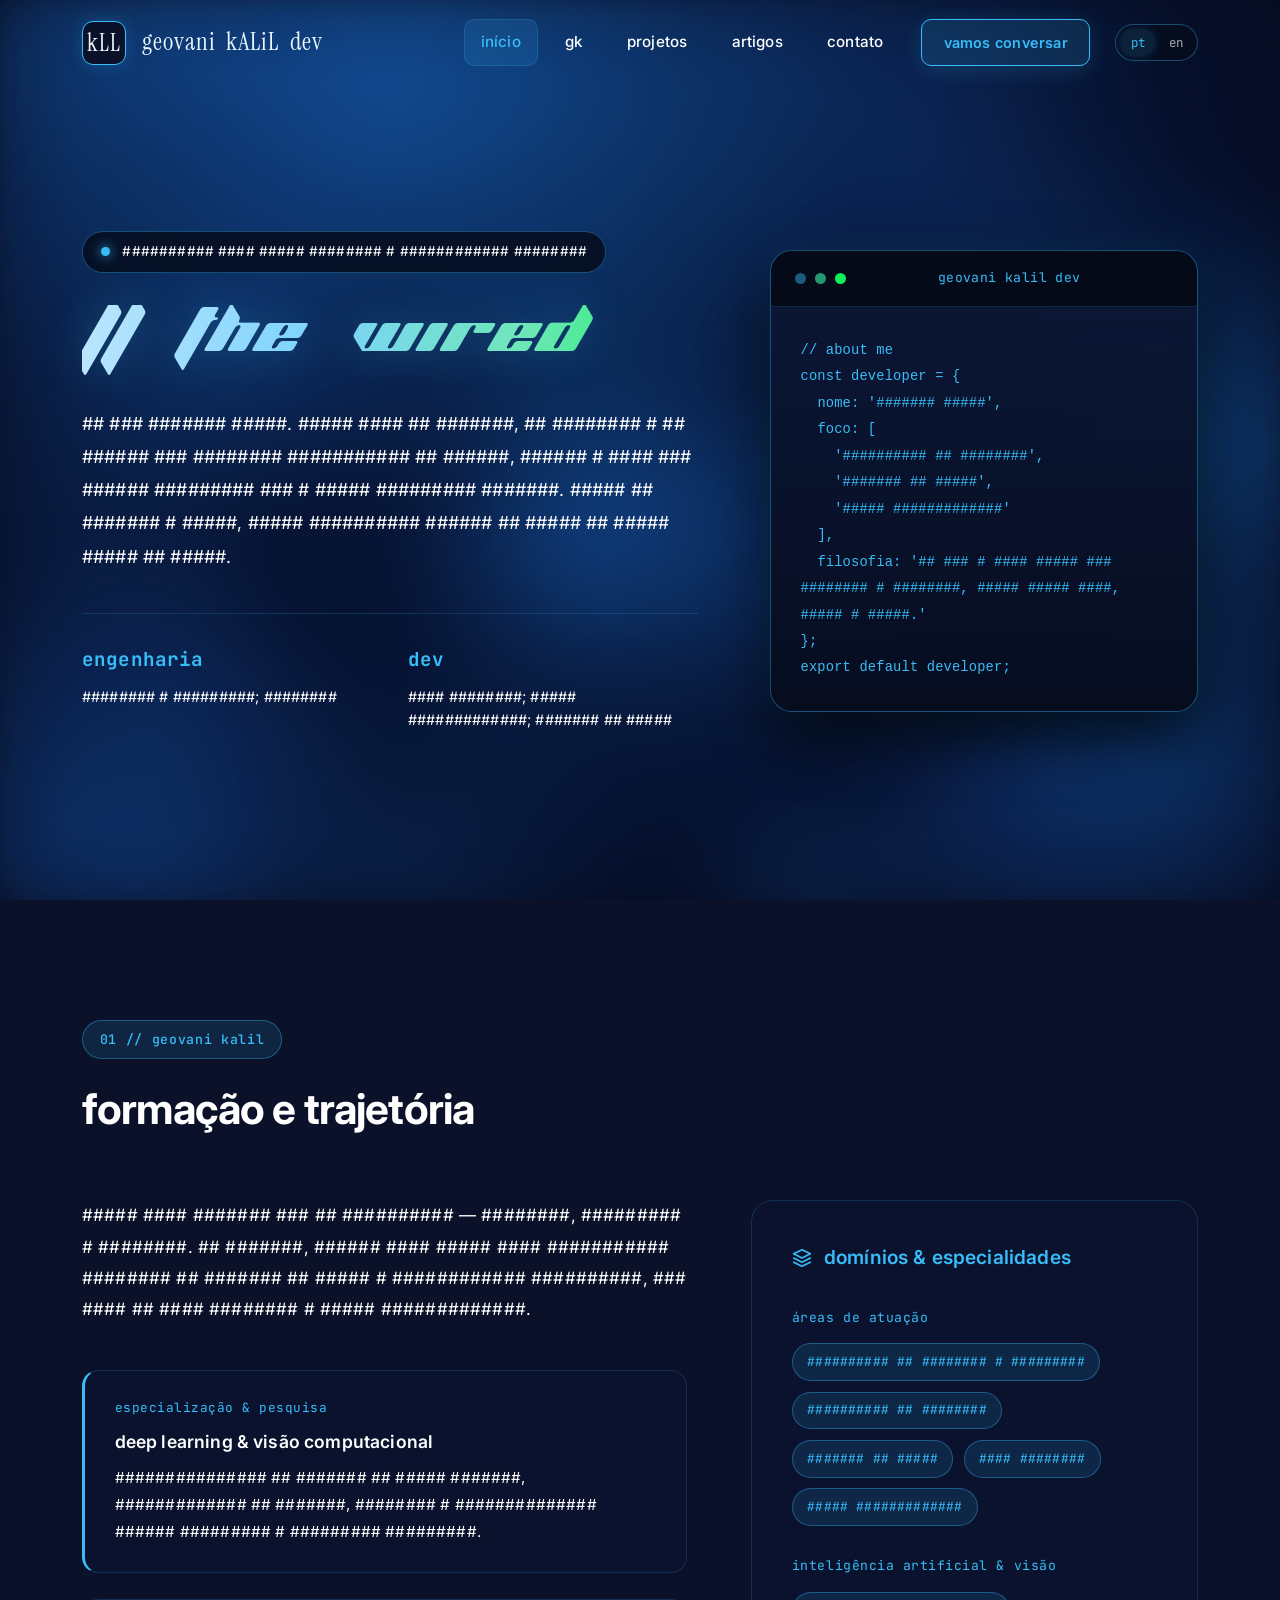
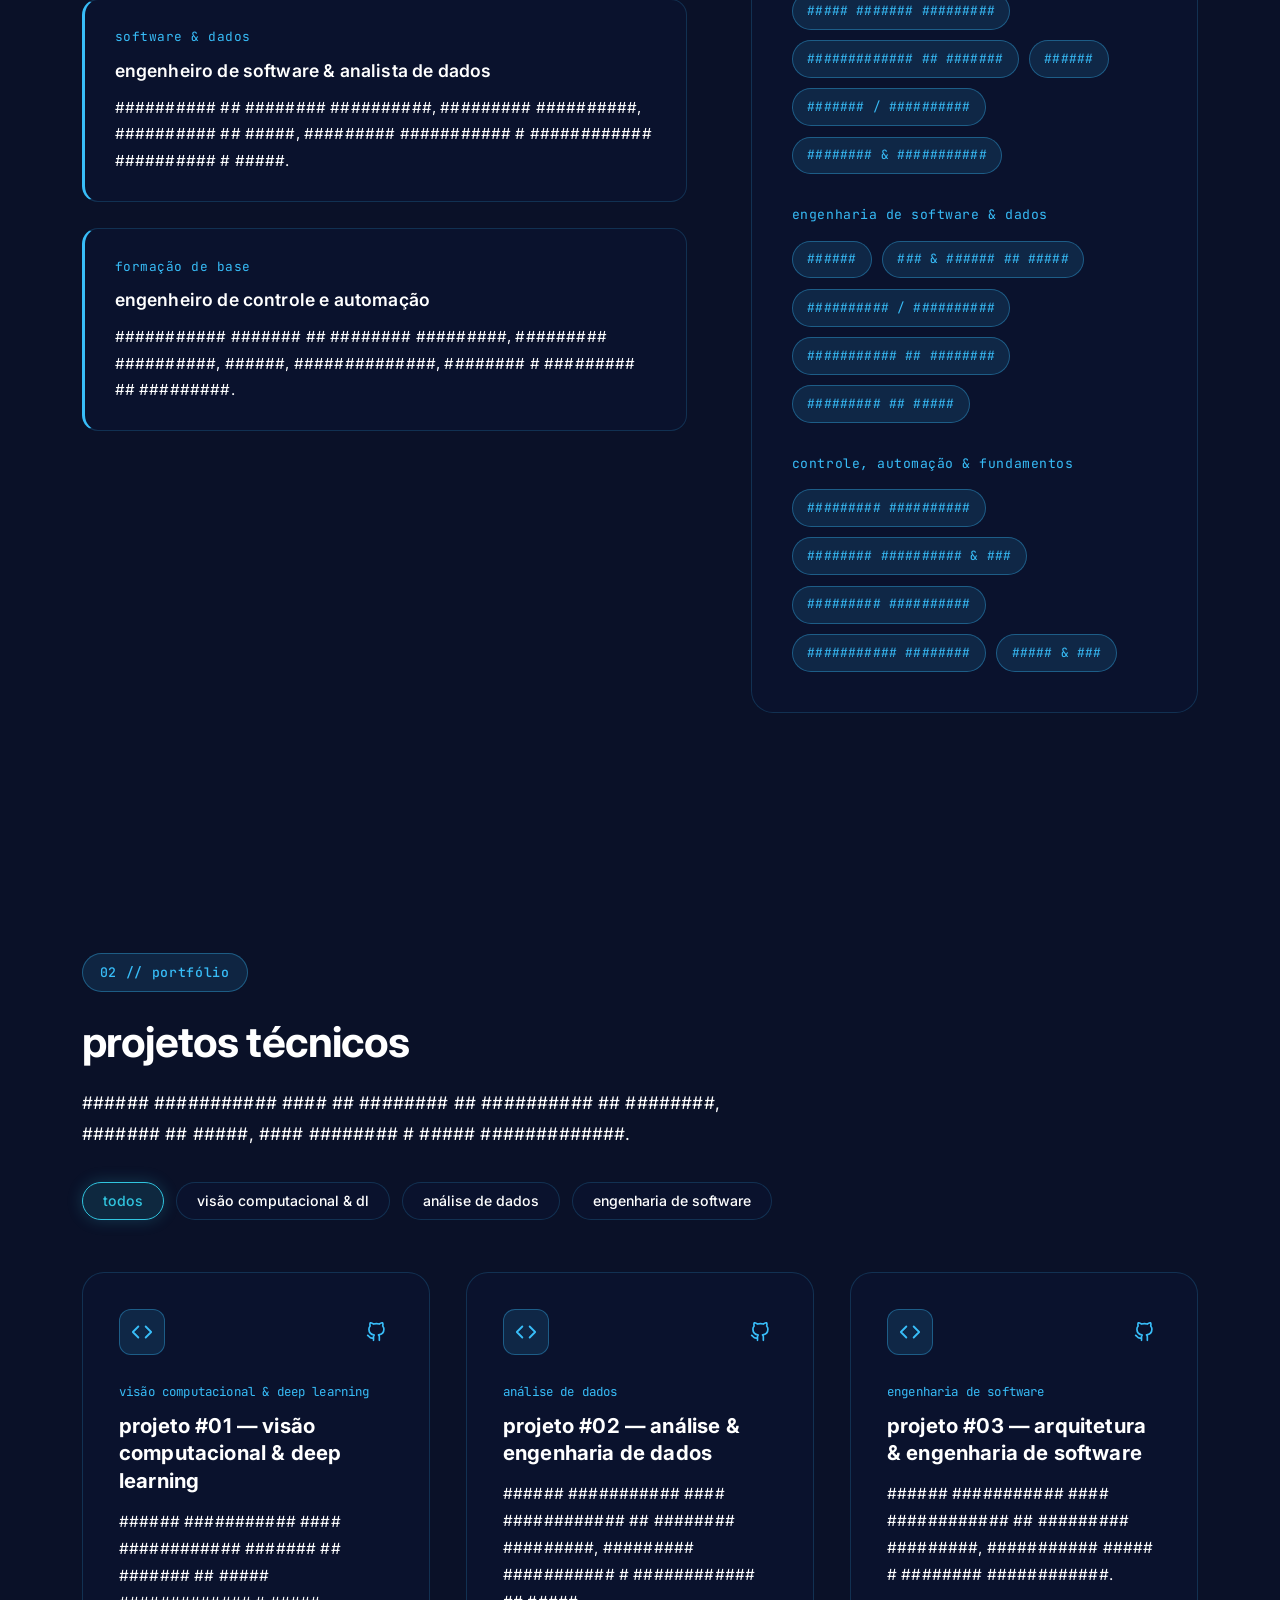
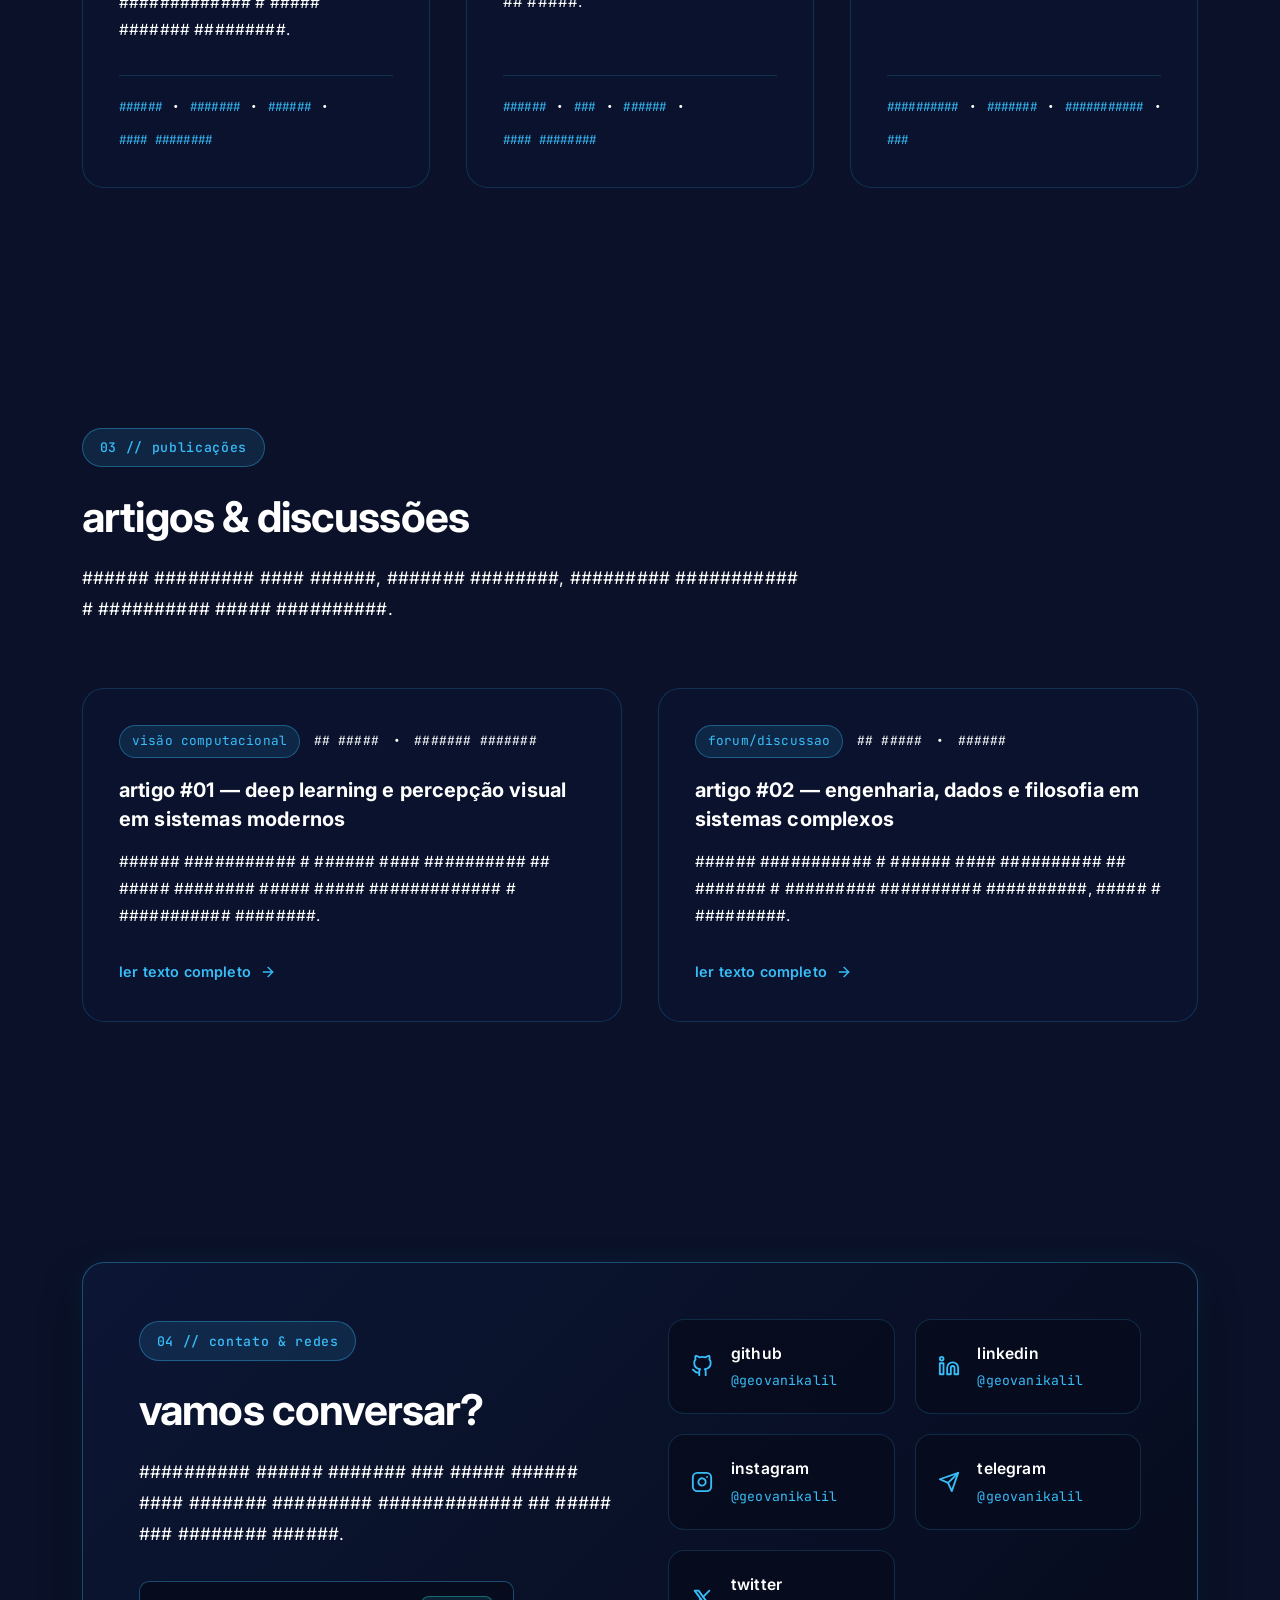
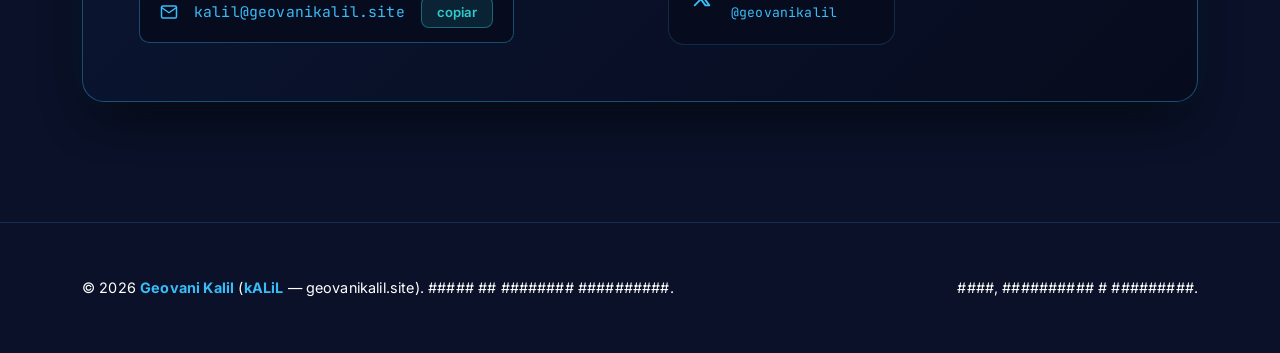
==== commit 916d6485: "atualizacao dos contatos" ====
--- a/index.html
+++ b/index.html
@@ -76,7 +76,7 @@
         <div class="hero-content">
           <div class="status-badge">
             <span class="status-dot" aria-hidden="true"></span>
-            <span data-i18n="hero.status">disponível para novos projetos e colaborações técnicas</span>
+            <span data-i18n="hero.status">########## #### ##### ######## # ############ ########</span>
           </div>
 
           <h1 class="hero-title" data-i18n="hero.title">
@@ -84,17 +84,17 @@
           </h1>
 
           <p class="hero-description" data-i18n="hero.description">
-            eu sou <strong>Geovani Kalil</strong>. reúno aqui os estudos, os projetos e as ideias que pretendo desenvolver no futuro, unindo a base das minhas formações com a minha dedicação prática. entre um projeto e outro, deixo registrado também um pouco da minha visão de mundo.
+            ## ### ####### #####. ##### #### ## #######, ## ######## # ## ###### ### ######## ########### ## ######, ###### # #### ### ###### ######### ### # ##### ######### #######. ##### ## ####### # #####, ##### ########## ###### ## ##### ## ##### ##### ## #####.
           </p>
 
           <div class="hero-metrics">
             <div>
               <div class="metric-value" data-i18n="hero.metric1Value">engenharia</div>
-              <div class="metric-label" data-i18n="hero.metric1Label">controle e automação; software</div>
+              <div class="metric-label" data-i18n="hero.metric1Label">######## # #########; ########</div>
             </div>
             <div>
               <div class="metric-value" data-i18n="hero.metric2Value">dev</div>
-              <div class="metric-label" data-i18n="hero.metric2Label">deep learning; visão computacional; analise de dados</div>
+              <div class="metric-label" data-i18n="hero.metric2Label">#### ########; ##### #############; ####### ## #####</div>
             </div>
           </div>
         </div>
@@ -114,13 +114,13 @@
             <div class="terminal-body">
               <pre class="terminal-code"><code>// about me
 const developer = {
-  nome: 'Geovani Kalil',
+  nome: '####### #####',
   foco: [
-    'engenharia de software',
-    'analise de dados',
-    'visão computacional'
+    '########## ## ########',
+    '####### ## #####',
+    '##### #############'
   ],
-  filosofia: 'um dia o cego disse que voltaria a enxergar, todos riram dele, menos o surdo.'
+  filosofia: '## ### # #### ##### ### ######## # ########, ##### ##### ####, ##### # #####.'
 };
 export default developer;</code></pre>
             </div>
@@ -140,7 +140,7 @@
         <div class="about-grid">
           <div class="about-content">
             <p data-i18n="about.p1">
-              minha base técnica vem da engenharia — controle, automação e software. na prática, aplico esse rigor para desenvolver soluções em análise de dados e inteligência artificial, com foco em deep learning e visão computacional.
+              ##### #### ####### ### ## ########## — ########, ######### # ########. ## #######, ###### #### ##### #### ########### ######## ## ####### ## ##### # ############ ##########, ### #### ## #### ######## # ##### #############.
             </p>
 
             <!-- Marcos da Formação e Trajetória -->
@@ -149,21 +149,21 @@
                 <div class="timeline-period" data-i18n="about.t1Period">especialização & pesquisa</div>
                 <div class="timeline-role" data-i18n="about.t1Role">deep learning & visão computacional</div>
                 <div class="timeline-desc" data-i18n="about.t1Desc">
-                  desenvolvimento de modelos de redes neurais, processamento de imagens, detecção e reconhecimento visual aplicados a problemas complexos.
+                  ############### ## ####### ## ##### #######, ############# ## #######, ######## # ############## ###### ######### # ######### #########.
                 </div>
               </div>
               <div class="timeline-item">
                 <div class="timeline-period" data-i18n="about.t2Period">software & dados</div>
                 <div class="timeline-role" data-i18n="about.t2Role">engenheiro de software & analista de dados</div>
                 <div class="timeline-desc" data-i18n="about.t2Desc">
-                  construção de sistemas escaláveis, pipelines analíticos, engenharia de dados, modelagem estatística e arquiteturas orientadas a dados.
+                  ########## ## ######## ##########, ######### ##########, ########## ## #####, ######### ########### # ############ ########## # #####.
                 </div>
               </div>
               <div class="timeline-item">
                 <div class="timeline-period" data-i18n="about.t3Period">formação de base</div>
                 <div class="timeline-role" data-i18n="about.t3Role">engenheiro de controle e automação</div>
                 <div class="timeline-desc" data-i18n="about.t3Desc">
-                  fundamentos sólidos em sistemas dinâmicos, modelagem matemática, sinais, instrumentação, robótica e automação de processos.
+                  ########### ####### ## ######## #########, ######### ##########, ######, ##############, ######## # ######### ## #########.
                 </div>
               </div>
             </div>
@@ -183,44 +183,44 @@
             <div class="skill-group">
               <div class="skill-group-label" data-i18n="about.skillGroup1">áreas de atuação</div>
               <div class="skill-tags">
-                <span class="tag">engenharia de controle e automação</span>
-                <span class="tag">engenharia de software</span>
-                <span class="tag">análise de dados</span>
-                <span class="tag">deep learning</span>
-                <span class="tag">visão computacional</span>
+                <span class="tag">########## ## ######## # #########</span>
+                <span class="tag">########## ## ########</span>
+                <span class="tag">####### ## #####</span>
+                <span class="tag">#### ########</span>
+                <span class="tag">##### #############</span>
               </div>
             </div>
 
             <div class="skill-group">
               <div class="skill-group-label" data-i18n="about.skillGroup2">inteligência artificial & visão</div>
               <div class="skill-tags">
-                <span class="tag">redes neurais profundas</span>
-                <span class="tag">processamento de imagens</span>
-                <span class="tag">opencv</span>
-                <span class="tag">pytorch / tensorflow</span>
-                <span class="tag">detecção & segmentação</span>
+                <span class="tag">##### ####### #########</span>
+                <span class="tag">############# ## #######</span>
+                <span class="tag">######</span>
+                <span class="tag">####### / ##########</span>
+                <span class="tag">######## & ###########</span>
               </div>
             </div>
 
             <div class="skill-group">
               <div class="skill-group-label" data-i18n="about.skillGroup3">engenharia de software & dados</div>
               <div class="skill-tags">
-                <span class="tag">python</span>
-                <span class="tag">sql & bancos de dados</span>
-                <span class="tag">typescript / javascript</span>
-                <span class="tag">arquitetura de sistemas</span>
-                <span class="tag">pipelines de dados</span>
+                <span class="tag">######</span>
+                <span class="tag">### & ###### ## #####</span>
+                <span class="tag">########## / ##########</span>
+                <span class="tag">########### ## ########</span>
+                <span class="tag">######### ## #####</span>
               </div>
             </div>
 
             <div class="skill-group">
               <div class="skill-group-label" data-i18n="about.skillGroup4">controle, automação & fundamentos</div>
               <div class="skill-tags">
-                <span class="tag">modelagem matemática</span>
-                <span class="tag">sistemas embarcados & iot</span>
-                <span class="tag">automação industrial</span>
-                <span class="tag">estatística aplicada</span>
-                <span class="tag">linux & git</span>
+                <span class="tag">######### ##########</span>
+                <span class="tag">######## ########## & ###</span>
+                <span class="tag">######### ##########</span>
+                <span class="tag">########### ########</span>
+                <span class="tag">##### & ###</span>
               </div>
             </div>
           </aside>
@@ -236,7 +236,7 @@
             <span class="section-eyebrow" data-i18n="projects.eyebrow">02 // portfólio</span>
             <h2 class="section-title" data-i18n="projects.title">projetos técnicos</h2>
             <p class="section-subtitle" data-i18n="projects.subtitle">
-              espaço estruturado para os projetos de engenharia de software, análise de dados, deep learning e visão computacional.
+              ###### ########### #### ## ######## ## ########## ## ########, ####### ## #####, #### ######## # ##### #############.
             </p>
           </div>
 
@@ -260,7 +260,7 @@
           <span class="section-eyebrow" data-i18n="articles.eyebrow">03 // publicações</span>
           <h2 class="section-title" data-i18n="articles.title">artigos & discussões</h2>
           <p class="section-subtitle" data-i18n="articles.subtitle">
-            espaço reservado para textos, ensaios técnicos, reflexões filosóficas e discussões sobre tecnologia.
+            ###### ######### #### ######, ####### ########, ######### ########### # ########## ##### ##########.
           </p>
         </div>
 
@@ -277,7 +277,7 @@
             <span class="section-eyebrow" data-i18n="contact.eyebrow">04 // contato & redes</span>
             <h2 class="section-title" data-i18n="contact.title">vamos conversar?</h2>
             <p class="section-subtitle" data-i18n="contact.subtitle">
-              conecte-se comigo através das redes abaixo pelo usuário unificado @geovanikalil ou envie uma mensagem direta.
+              ########## ###### ####### ### ##### ###### #### ####### ######### ############# ## ##### ### ######## ######.
             </p>
 
             <div class="contact-email-box">
@@ -285,8 +285,8 @@
                 <path d="M4 4h16c1.1 0 2 .9 2 2v12c0 1.1-.9 2-2 2H4c-1.1 0-2-.9-2-2V6c0-1.1.9-2 2-2z"></path>
                 <polyline points="22,6 12,13 2,6"></polyline>
               </svg>
-              <span>contato@geovanikalil.site</span>
-              <button class="copy-btn" id="copy-email-btn" data-email="contato@geovanikalil.site" type="button" data-i18n="contact.copy">
+              <span>kalil@geovanikalil.site</span>
+              <button class="copy-btn" id="copy-email-btn" data-email="kalil@geovanikalil.site" type="button" data-i18n="contact.copy">
                 copiar
               </button>
             </div>
@@ -363,20 +363,6 @@
                 <div class="social-handle">@geovanikalil</div>
               </div>
             </a>
-
-            <!-- Miau (exclusivo via app) -->
-            <div class="social-card" aria-label="miau @kalil (somente app)">
-              <div class="social-icon">
-                <svg width="22" height="22" viewBox="0 0 24 24" fill="none" stroke="currentColor" stroke-width="2" stroke-linecap="round" stroke-linejoin="round">
-                  <rect x="5" y="2" width="14" height="20" rx="2" ry="2"></rect>
-                  <line x1="12" y1="18" x2="12.01" y2="18"></line>
-                </svg>
-              </div>
-              <div>
-                <div class="social-name" data-i18n="contact.miauName">miau (somente app)</div>
-                <div class="social-handle">@kalil</div>
-              </div>
-            </div>
           </div>
         </div>
       </div>
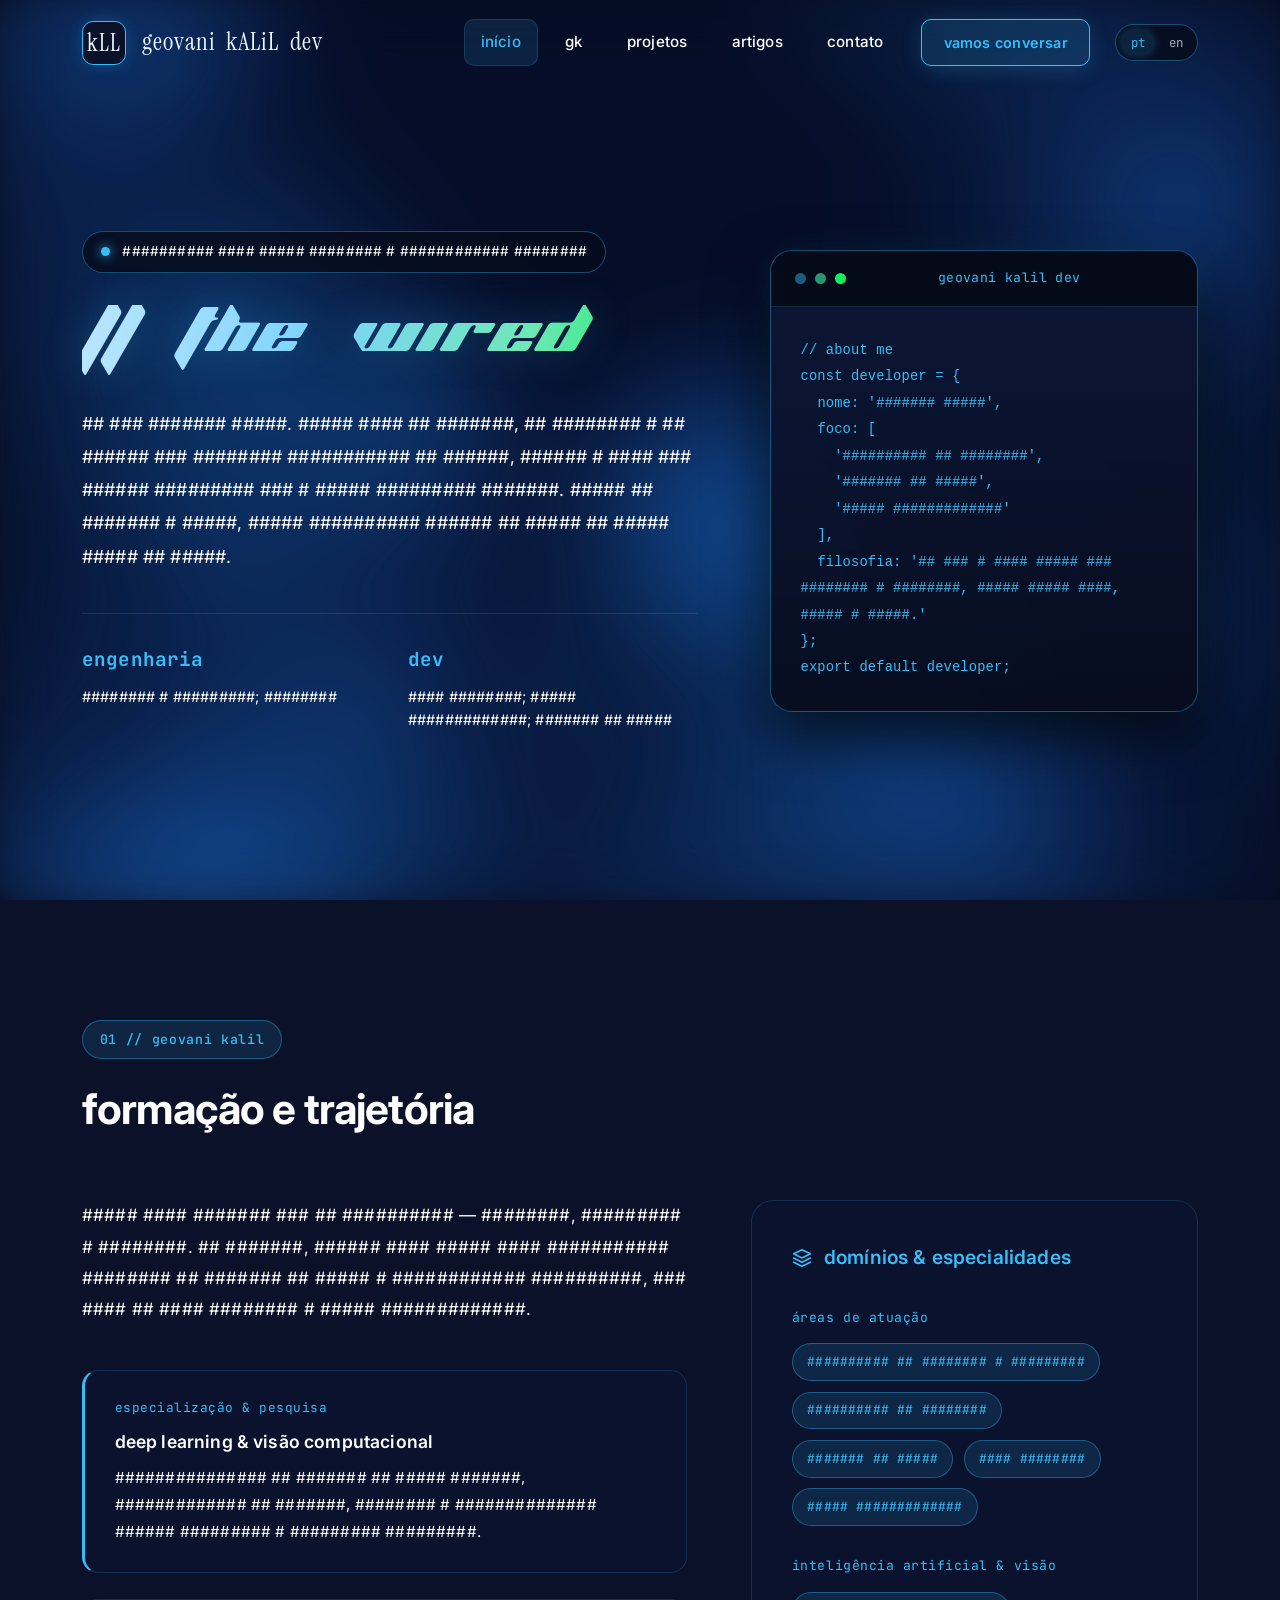
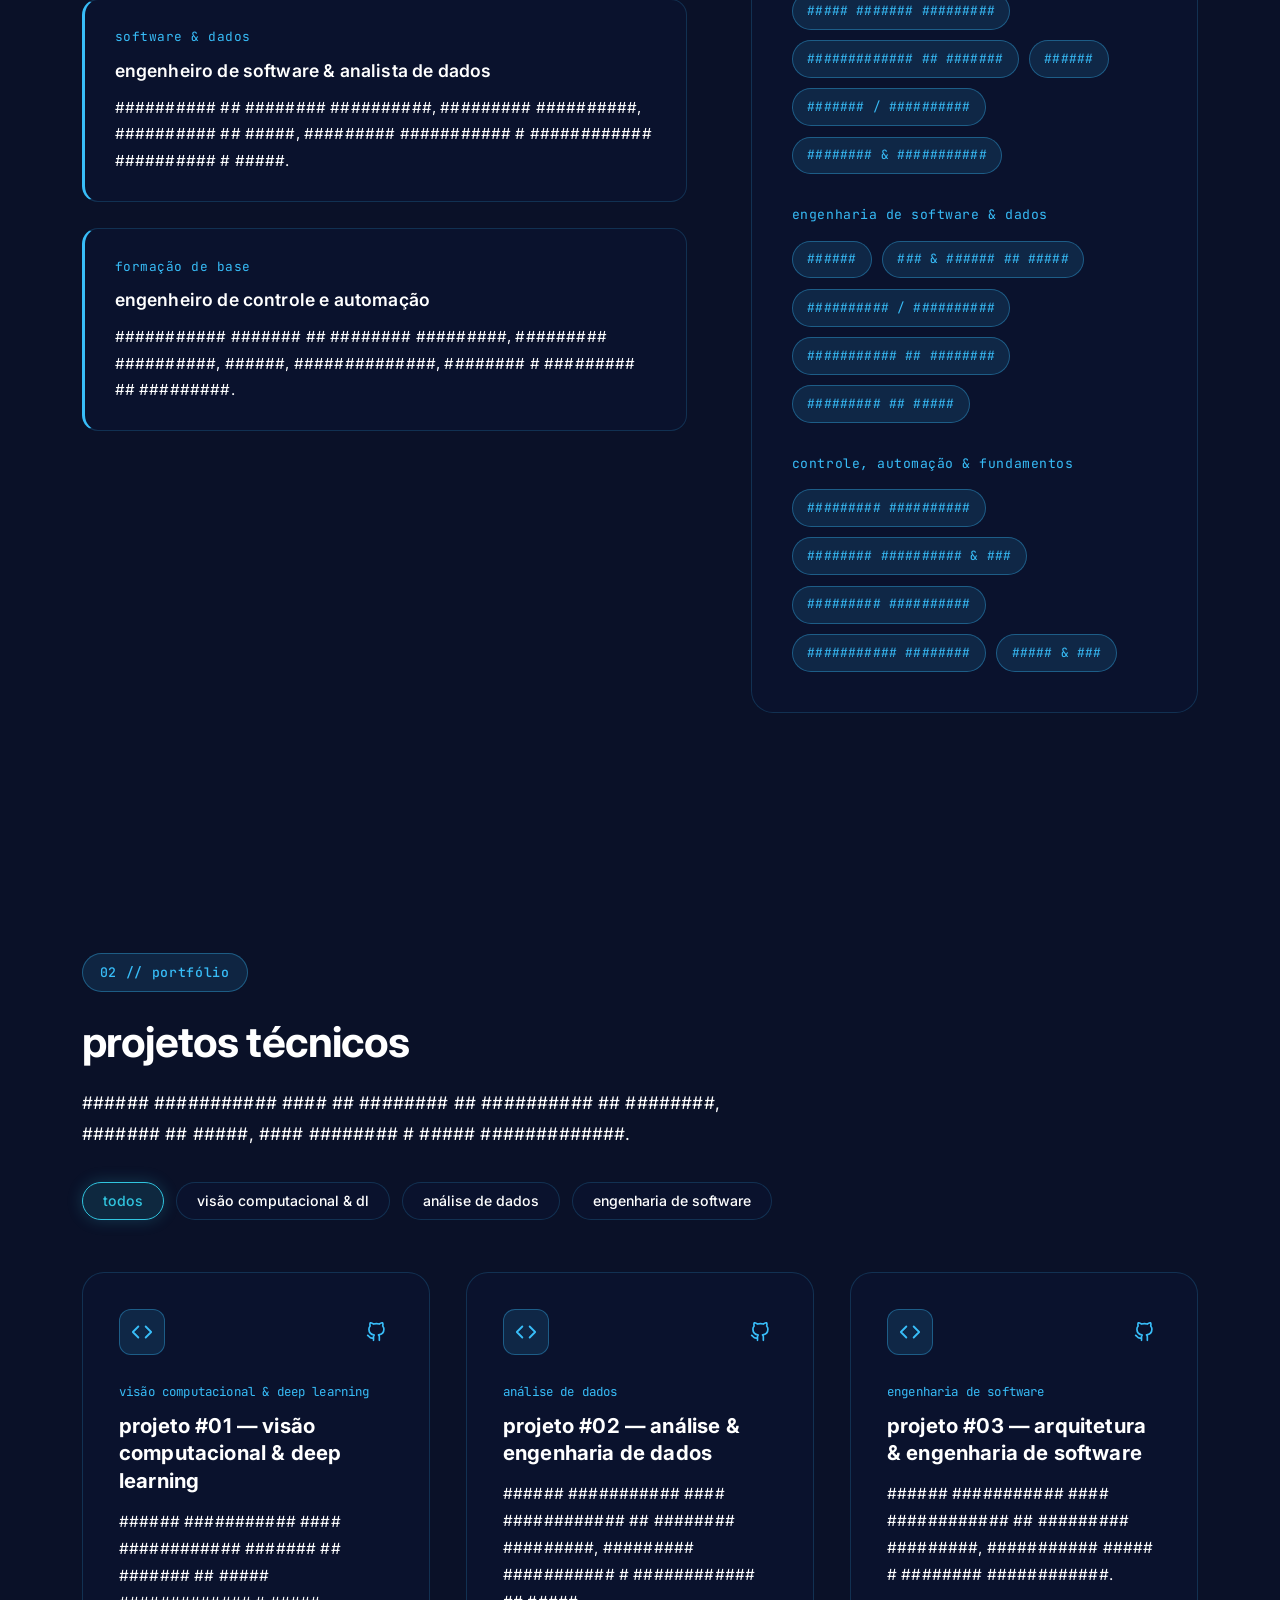
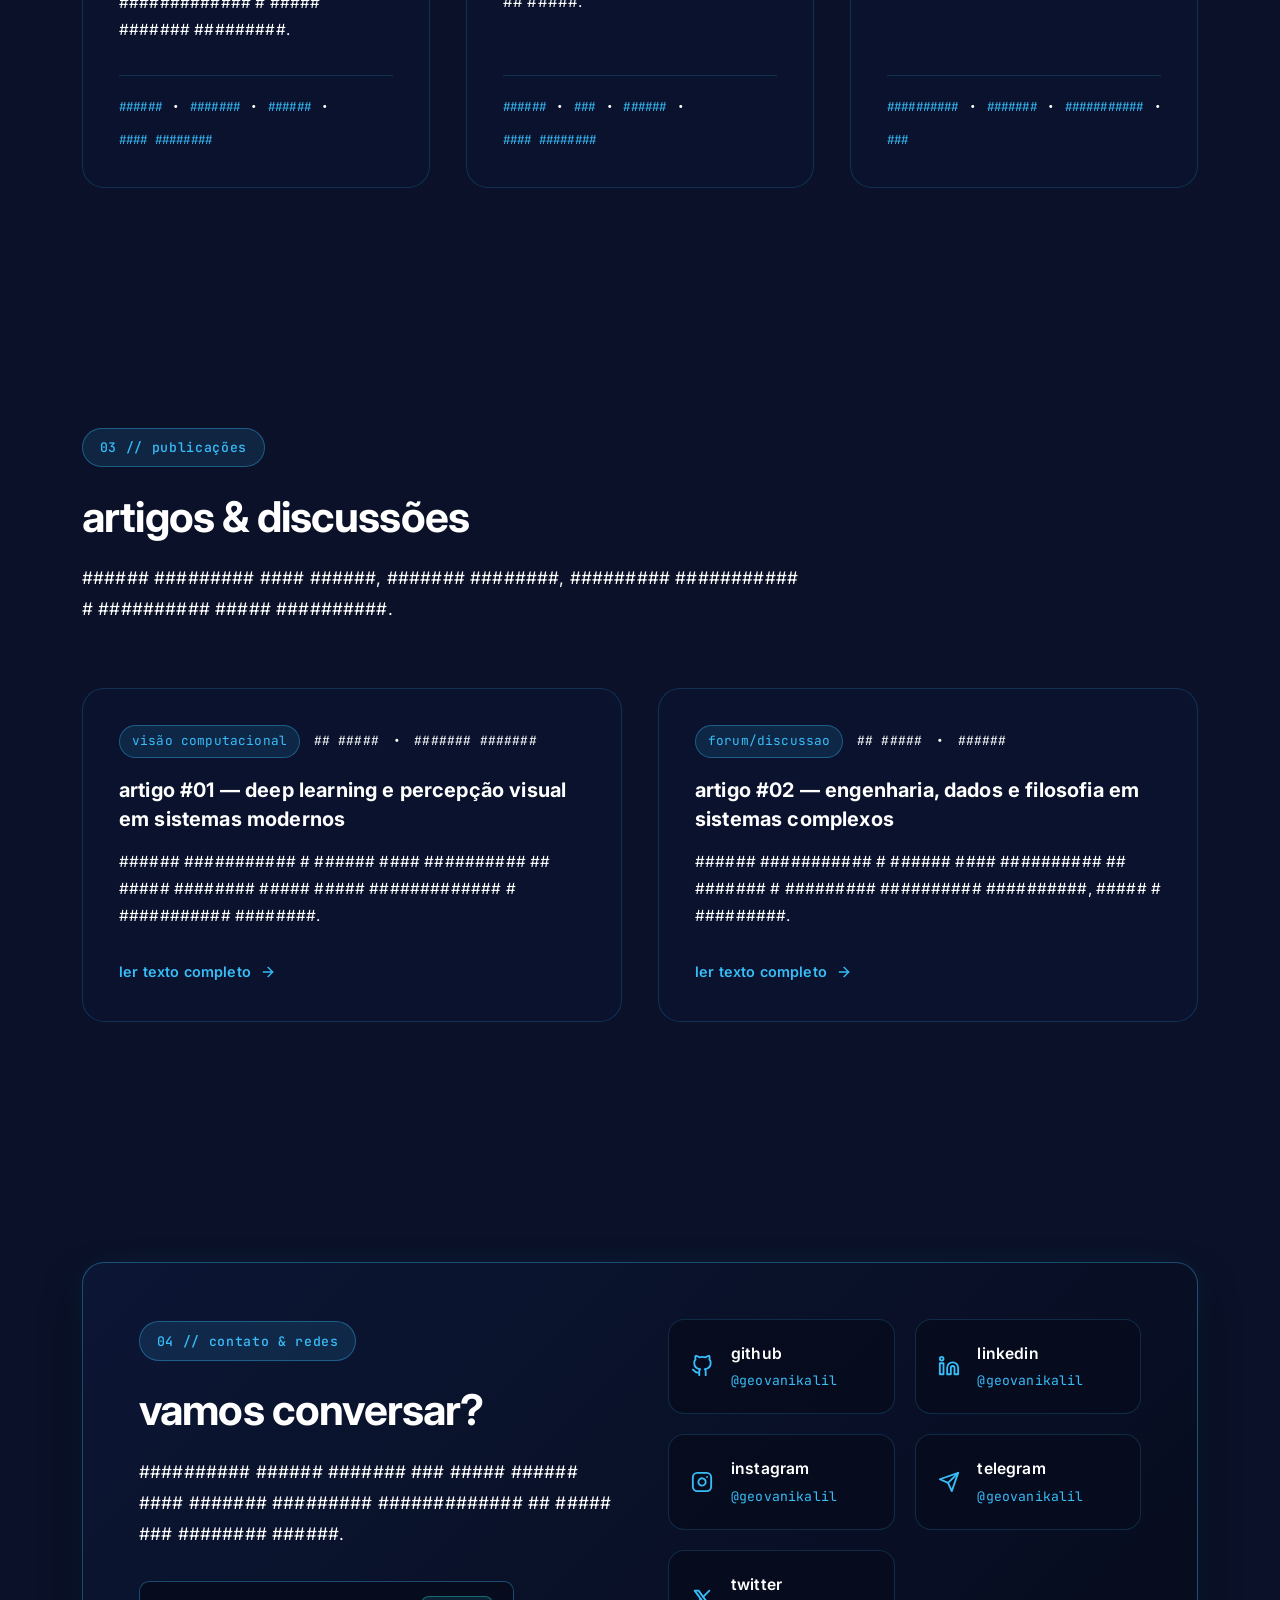
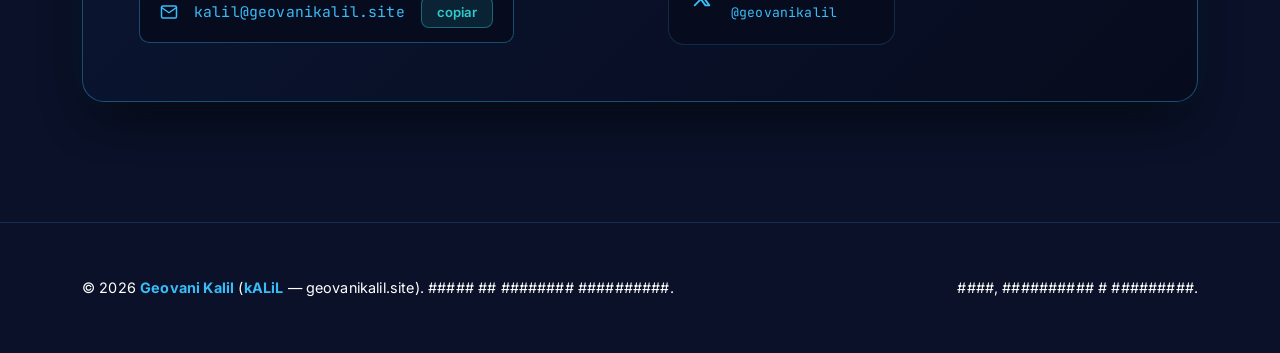
==== commit 4e6abd84: "icon logo substituição no head" ====
--- a/index.html
+++ b/index.html
@@ -15,9 +15,13 @@
   <meta property="og:description" content="// the wired" />
   <meta property="og:locale" content="pt_BR" />
 
-  <!-- Favicon & Manifest -->
-  <link rel="icon" type="image/svg+xml" href="assets/img/favicon.svg" />
-  <link rel="manifest" href="site.webmanifest" />
+  <!-- Favicon & Manifest (Padrão Google Search: /favicon.ico, 48x48, 192x192 e SVG) -->
+  <link rel="icon" href="/favicon.ico" sizes="48x48" />
+  <link rel="icon" type="image/png" sizes="48x48" href="/favicon-48.png" />
+  <link rel="icon" type="image/png" sizes="192x192" href="/favicon-192.png" />
+  <link rel="icon" type="image/svg+xml" href="/favicon.svg" />
+  <link rel="apple-touch-icon" sizes="192x192" href="/apple-touch-icon.png" />
+  <link rel="manifest" href="/site.webmanifest" />
 
   <!-- Google Fonts: Inter, JetBrains Mono & Instrument Serif -->
   <link rel="preconnect" href="https://fonts.googleapis.com" />
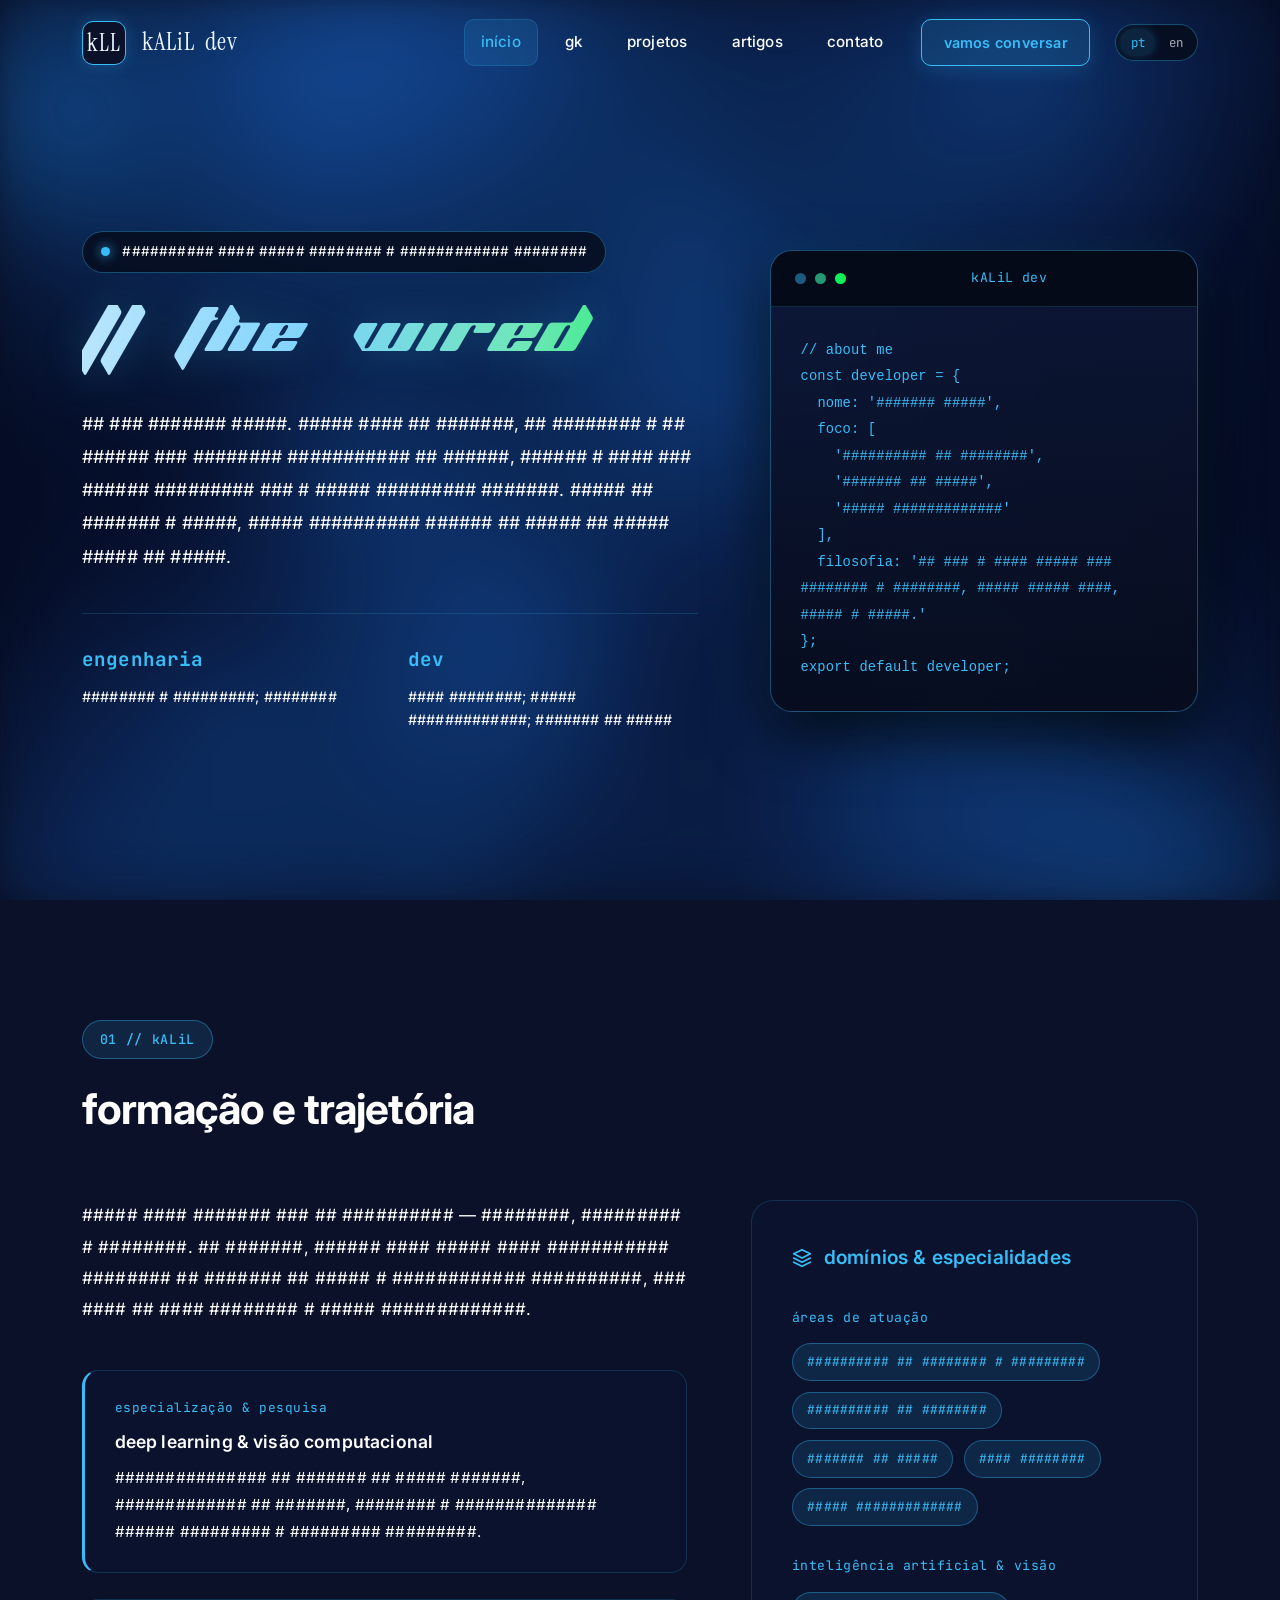
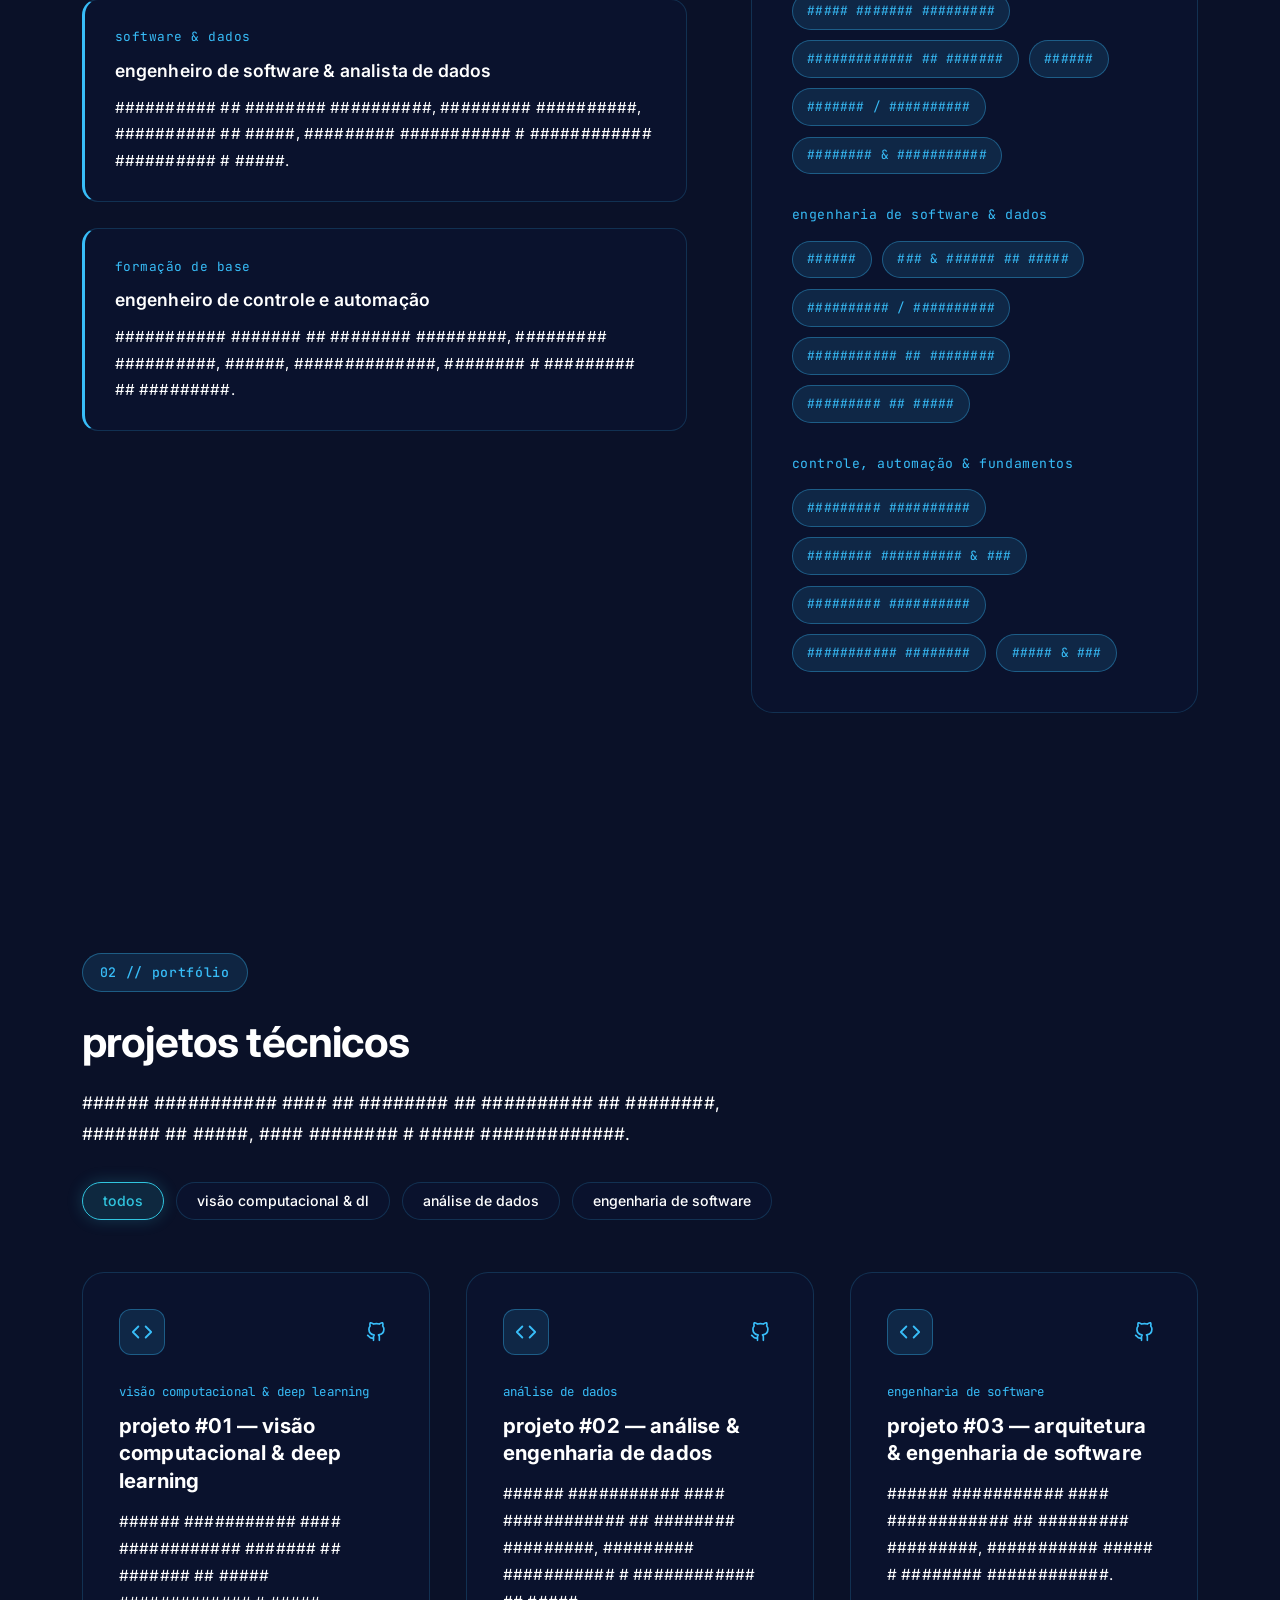
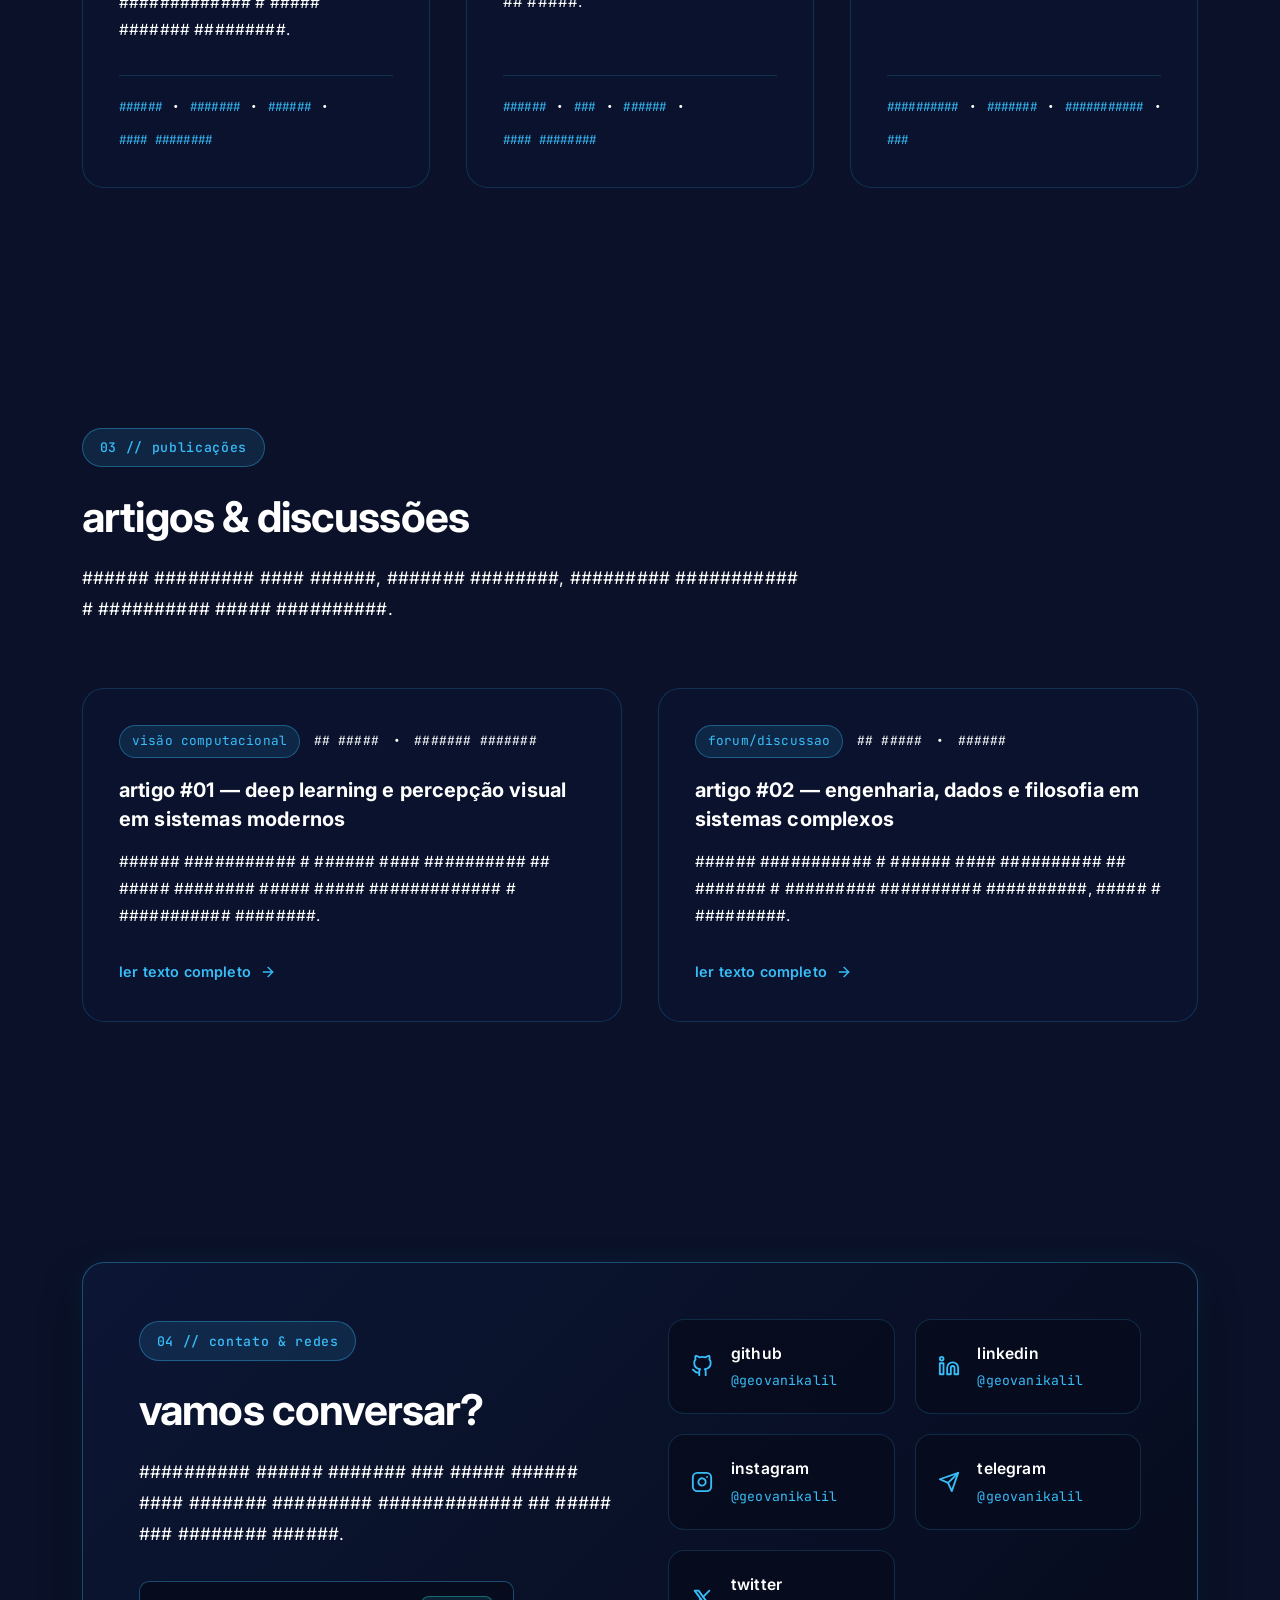
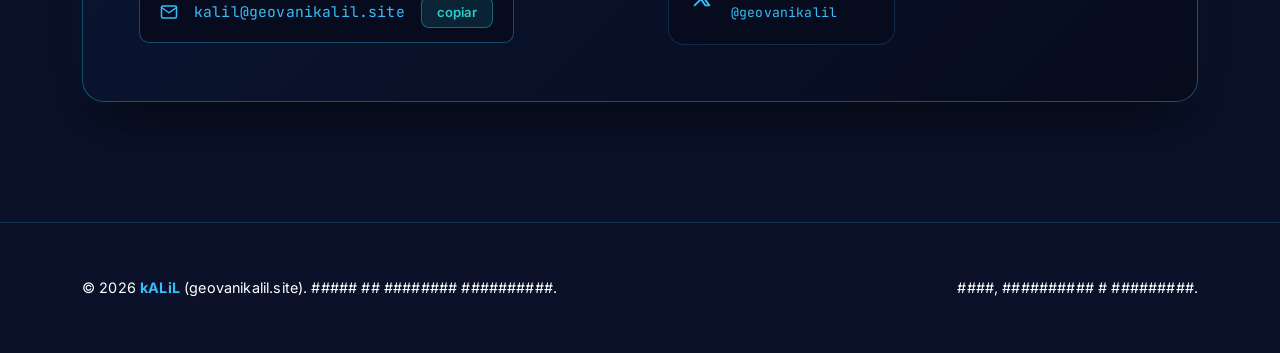
==== commit 8c5c65be: "alguns ajustes na escrita" ====
--- a/index.html
+++ b/index.html
@@ -3,19 +3,17 @@
 <head>
   <meta charset="UTF-8" />
   <meta name="viewport" content="width=device-width, initial-scale=1.0" />
-  <title>geovani kALiL dev — geovanikalil.site</title>
-  <meta name="description" content="portfólio e site pessoal de Geovani Kalil (kALiL) — engenheiro de controle e automação, engenheiro de software, analista de dados, especialista em deep learning e visão computacional." />
-  <meta name="author" content="Geovani Kalil" />
+  <title>kALiL dev — geovanikalil.site</title>
+  <meta name="description" content="portfólio e site pessoal de kALiL — engenheiro de controle e automação, engenheiro de software, analista de dados, especialista em deep learning e visão computacional." />
+  <meta name="author" content="kALiL" />
   <meta name="theme-color" content="#0A1128" />
 
-  <!-- Open Graph / Social -->
   <meta property="og:type" content="website" />
   <meta property="og:url" content="https://geovanikalil.site/" />
-  <meta property="og:title" content="geovani kALiL dev — geovanikalil.site" />
+  <meta property="og:title" content="kALiL dev — geovanikalil.site" />
   <meta property="og:description" content="// the wired" />
   <meta property="og:locale" content="pt_BR" />
 
-  <!-- Favicon & Manifest (Padrão Google Search: /favicon.ico, 48x48, 192x192 e SVG) -->
   <link rel="icon" href="/favicon.ico" sizes="48x48" />
   <link rel="icon" type="image/png" sizes="48x48" href="/favicon-48.png" />
   <link rel="icon" type="image/png" sizes="192x192" href="/favicon-192.png" />
@@ -23,27 +21,23 @@
   <link rel="apple-touch-icon" sizes="192x192" href="/apple-touch-icon.png" />
   <link rel="manifest" href="/site.webmanifest" />
 
-  <!-- Google Fonts: Inter, JetBrains Mono & Instrument Serif -->
   <link rel="preconnect" href="https://fonts.googleapis.com" />
   <link rel="preconnect" href="https://fonts.gstatic.com" crossorigin />
   <link href="https://fonts.googleapis.com/css2?family=Instrument+Serif:ital@0;1&family=Inter:wght@400;500;600;700;800&family=JetBrains+Mono:wght@400;500;600&display=swap" rel="stylesheet" />
 
-  <!-- Stylesheet -->
-  <link rel="stylesheet" href="assets/css/styles.css" />
+  <link rel="stylesheet" href="src/wired.css" />
 </head>
 <body>
-  <!-- Background Rising Smoke & Matte Diffuser -->
   <div class="bg-ambient" aria-hidden="true">
     <canvas id="smoke-canvas" class="smoke-canvas"></canvas>
   </div>
   <div class="bg-grid" aria-hidden="true"></div>
 
-  <!-- ==================== HEADER / NAVBAR ==================== -->
   <header class="site-header" id="site-header">
     <div class="container nav-container">
-      <a href="#inicio" class="brand" aria-label="geovani kALiL dev">
+      <a href="#inicio" class="brand" aria-label="kALiL dev">
         <span class="brand-mark">kLL</span>
-        <span class="brand-text">geovani kALiL dev</span>
+        <span class="brand-text">kALiL dev</span>
       </a>
 
       <div class="nav-right">
@@ -56,7 +50,6 @@
           <a href="#contato" class="btn btn-primary nav-cta" data-i18n="nav.cta">vamos conversar</a>
         </nav>
 
-        <!-- Seletor de idioma discreto e funcional (pt / en) -->
         <div class="lang-switcher" role="group" aria-label="idioma / language">
           <button type="button" class="lang-btn active" data-lang="pt">pt</button>
           <button type="button" class="lang-btn" data-lang="en">en</button>
@@ -74,7 +67,6 @@
   </header>
 
   <main>
-    <!-- ==================== 1. INÍCIO / HERO SECTION ==================== -->
     <section class="hero" id="inicio">
       <div class="container hero-grid">
         <div class="hero-content">
@@ -103,16 +95,15 @@
           </div>
         </div>
 
-        <!-- Visual Terminal Card -->
         <div class="hero-visual">
-          <div class="terminal-card" aria-label="bloco de código developer de Geovani Kalil">
+          <div class="terminal-card" aria-label="bloco de código developer de kALiL">
             <div class="terminal-header">
               <div class="terminal-dots" aria-hidden="true">
                 <span class="terminal-dot blue-1"></span>
                 <span class="terminal-dot blue-2"></span>
                 <span class="terminal-dot blue-3"></span>
               </div>
-              <span class="terminal-title">geovani kalil dev</span>
+              <span class="terminal-title">kALiL dev</span>
               <span></span>
             </div>
             <div class="terminal-body">
@@ -133,11 +124,10 @@
       </div>
     </section>
 
-    <!-- ==================== 2. SOBRE MIM ==================== -->
     <section class="section" id="sobre">
       <div class="container">
         <div class="section-header">
-          <span class="section-eyebrow" data-i18n="about.eyebrow">01 // geovani kalil</span>
+          <span class="section-eyebrow" data-i18n="about.eyebrow">01 // kALiL</span>
           <h2 class="section-title" data-i18n="about.title">formação e trajetória</h2>
         </div>
 
@@ -147,7 +137,6 @@
               ##### #### ####### ### ## ########## — ########, ######### # ########. ## #######, ###### #### ##### #### ########### ######## ## ####### ## ##### # ############ ##########, ### #### ## #### ######## # ##### #############.
             </p>
 
-            <!-- Marcos da Formação e Trajetória -->
             <div class="timeline-list">
               <div class="timeline-item">
                 <div class="timeline-period" data-i18n="about.t1Period">especialização & pesquisa</div>
@@ -173,7 +162,6 @@
             </div>
           </div>
 
-          <!-- Stack & Especialidades -->
           <aside class="skills-card" aria-label="especialidades">
             <h3 class="skills-card-title">
               <svg width="20" height="20" viewBox="0 0 24 24" fill="none" stroke="currentColor" stroke-width="2" stroke-linecap="round" stroke-linejoin="round">
@@ -232,7 +220,6 @@
       </div>
     </section>
 
-    <!-- ==================== 3. PROJETOS TÉCNICOS ==================== -->
     <section class="section" id="projetos">
       <div class="container">
         <div class="projects-toolbar">
@@ -252,12 +239,10 @@
           </div>
         </div>
 
-        <!-- Renderizado dinamicamente via assets/js/data.js e main.js -->
         <div class="projects-grid" id="projects-grid" aria-live="polite"></div>
       </div>
     </section>
 
-    <!-- ==================== 4. ARTIGOS / DISCUSSÕES ==================== -->
     <section class="section" id="artigos">
       <div class="container">
         <div class="section-header">
@@ -268,12 +253,10 @@
           </p>
         </div>
 
-        <!-- Renderizado dinamicamente via assets/js/data.js e main.js -->
         <div class="articles-list" id="articles-list"></div>
       </div>
     </section>
 
-    <!-- ==================== 5. CONTATO / LINKS ==================== -->
     <section class="section" id="contato">
       <div class="container">
         <div class="contact-box">
@@ -297,7 +280,6 @@
           </div>
 
           <div class="social-links-grid">
-            <!-- GitHub -->
             <a href="https://github.com/geovanikalil" target="_blank" rel="noopener noreferrer" class="social-card">
               <div class="social-icon">
                 <svg width="22" height="22" viewBox="0 0 24 24" fill="none" stroke="currentColor" stroke-width="2" stroke-linecap="round" stroke-linejoin="round">
@@ -310,7 +292,6 @@
               </div>
             </a>
 
-            <!-- LinkedIn -->
             <a href="https://linkedin.com/in/geovanikalil" target="_blank" rel="noopener noreferrer" class="social-card">
               <div class="social-icon">
                 <svg width="22" height="22" viewBox="0 0 24 24" fill="none" stroke="currentColor" stroke-width="2" stroke-linecap="round" stroke-linejoin="round">
@@ -325,7 +306,6 @@
               </div>
             </a>
 
-            <!-- Instagram -->
             <a href="https://instagram.com/geovanikalil" target="_blank" rel="noopener noreferrer" class="social-card">
               <div class="social-icon">
                 <svg width="22" height="22" viewBox="0 0 24 24" fill="none" stroke="currentColor" stroke-width="2" stroke-linecap="round" stroke-linejoin="round">
@@ -340,7 +320,6 @@
               </div>
             </a>
 
-            <!-- Telegram -->
             <a href="https://t.me/geovanikalil" target="_blank" rel="noopener noreferrer" class="social-card">
               <div class="social-icon">
                 <svg width="22" height="22" viewBox="0 0 24 24" fill="none" stroke="currentColor" stroke-width="2" stroke-linecap="round" stroke-linejoin="round">
@@ -354,7 +333,6 @@
               </div>
             </a>
 
-            <!-- Twitter / X -->
             <a href="https://x.com/geovanikalil" target="_blank" rel="noopener noreferrer" class="social-card">
               <div class="social-icon">
                 <svg width="22" height="22" viewBox="0 0 24 24" fill="none" stroke="currentColor" stroke-width="2" stroke-linecap="round" stroke-linejoin="round">
@@ -373,7 +351,6 @@
     </section>
   </main>
 
-  <!-- ==================== MODAL DE LEITURA DE ARTIGOS ==================== -->
   <div class="modal-backdrop" id="article-modal" aria-hidden="true" role="dialog" aria-modal="true" aria-labelledby="modal-title">
     <div class="modal-dialog">
       <div class="modal-header">
@@ -392,20 +369,18 @@
     </div>
   </div>
 
-  <!-- ==================== FOOTER ==================== -->
   <footer class="site-footer">
     <div class="container footer-inner">
       <div>
-        © <span id="current-year">2026</span> <strong>Geovani Kalil</strong> (<strong>kALiL</strong> — geovanikalil.site). <span data-i18n="footer.rights">todos os direitos reservados.</span>
+        © <span id="current-year">2026</span> <strong>kALiL</strong> (geovanikalil.site). <span data-i18n="footer.rights">##### ## ######## ##########.</span>
       </div>
       <div data-i18n="footer.builtWith">
-        arte, tecnologia e filosofia.
+        ####, ########## # #########.
       </div>
     </div>
   </footer>
 
-  <!-- Scripts -->
-  <script src="assets/js/data.js"></script>
-  <script src="assets/js/main.js"></script>
+  <script src="src/content.js"></script>
+  <script src="src/kll.js"></script>
 </body>
 </html>
--- a/src/wired.css
+++ b/src/wired.css
@@ -0,0 +1,1182 @@
+@font-face {
+  font-family: 'Planet Kosmos';
+  src:
+    url('../fonts/PLANK___.TTF') format('truetype'),
+    url('/fonts/PLANK___.TTF') format('truetype');
+  font-weight: normal;
+  font-style: normal;
+  font-display: swap;
+}
+
+:root {
+  --bg-primary: #0A1128;
+  --bg-secondary: #070c1d;
+  --bg-surface: rgba(11, 20, 48, 0.78);
+  --bg-surface-hover: rgba(16, 30, 68, 0.92);
+  --bg-elevated: #0f1a3c;
+
+  --text-primary: #ffffff;
+  --text-secondary: #ffffff;
+  --text-muted: #ffffff;
+
+  --accent-terminal: rgb(56, 189, 248);
+  --accent-glow: rgba(56, 189, 248, 0.2);
+  --accent-glow-strong: rgba(56, 189, 248, 0.38);
+  --accent-subtle: rgba(56, 189, 248, 0.12);
+
+  --border-subtle: rgba(56, 189, 248, 0.18);
+  --border-blue: rgba(56, 189, 248, 0.36);
+  --border-blue-strong: rgba(56, 189, 248, 0.72);
+
+  --font-display: 'Planet Kosmos', 'Inter', sans-serif;
+  --font-sans: 'Inter', -apple-system, BlinkMacSystemFont, 'Segoe UI', Roboto, sans-serif;
+  --font-mono: 'JetBrains Mono', 'Fira Code', Consolas, monospace;
+  --font-serif-logo: 'Instrument Serif', Georgia, 'Times New Roman', serif;
+
+  --container-max: 1180px;
+  --header-height: 86px;
+  --radius-sm: 10px;
+  --radius-md: 16px;
+  --radius-lg: 22px;
+  --radius-full: 9999px;
+
+  --transition-fast: 160ms cubic-bezier(0.4, 0, 0.2, 1);
+  --transition-base: 260ms cubic-bezier(0.4, 0, 0.2, 1);
+}
+
+*,
+*::before,
+*::after {
+  box-sizing: border-box;
+  margin: 0;
+  padding: 0;
+}
+
+html {
+  scroll-behavior: smooth;
+  scroll-padding-top: calc(var(--header-height) + 24px);
+  color-scheme: dark;
+}
+
+body {
+  font-family: var(--font-sans);
+  background-color: var(--bg-primary);
+  color: var(--text-primary);
+  line-height: 1.75;
+  letter-spacing: 0.01em;
+  overflow-x: hidden;
+  -webkit-font-smoothing: antialiased;
+  position: relative;
+}
+
+.bg-ambient {
+  position: fixed;
+  inset: 0;
+  z-index: -2;
+  pointer-events: none;
+  overflow: hidden;
+  background-color: #070d20;
+}
+
+.smoke-canvas {
+  position: absolute;
+  inset: 0;
+  width: 100%;
+  height: 100%;
+  display: block;
+  filter: blur(22px);
+  opacity: 0.92;
+}
+
+.bg-grid {
+  position: fixed;
+  inset: 0;
+  z-index: -1;
+  pointer-events: none;
+  backdrop-filter: blur(26px) saturate(120%);
+  -webkit-backdrop-filter: blur(26px) saturate(120%);
+  background-color: rgba(8, 14, 34, 0.18);
+}
+
+::selection {
+  background: var(--accent-glow-strong);
+  color: #ffffff;
+}
+
+a {
+  color: #ffffff;
+  text-decoration: none;
+  transition: color var(--transition-fast), opacity var(--transition-fast), border-color var(--transition-fast);
+}
+
+ul {
+  list-style: none;
+}
+
+img,
+svg {
+  display: block;
+  max-width: 100%;
+}
+
+code,
+pre,
+.text-accent {
+  color: var(--accent-terminal);
+}
+
+.container {
+  width: 100%;
+  max-width: var(--container-max);
+  margin: 0 auto;
+  padding: 0 2rem;
+}
+
+.section {
+  padding: 7.5rem 0;
+  position: relative;
+}
+
+.section-header {
+  margin-bottom: 4rem;
+  max-width: 720px;
+}
+
+.section-eyebrow {
+  display: inline-flex;
+  align-items: center;
+  gap: 0.6rem;
+  font-family: var(--font-mono);
+  font-size: 0.825rem;
+  font-weight: 500;
+  letter-spacing: 0.05em;
+  color: var(--accent-terminal);
+  background: var(--accent-subtle);
+  border: 1px solid var(--border-blue);
+  padding: 0.45rem 1.05rem;
+  border-radius: var(--radius-full);
+  margin-bottom: 1.35rem;
+}
+
+.section-title {
+  font-family: var(--font-sans);
+  font-size: clamp(1.95rem, 3.6vw, 2.65rem);
+  font-weight: 700;
+  letter-spacing: -0.02em;
+  line-height: 1.3;
+  color: #ffffff;
+  margin-bottom: 1.15rem;
+}
+
+.section-subtitle {
+  font-size: 1.08rem;
+  line-height: 1.8;
+  color: #ffffff;
+}
+
+.btn {
+  --btn-accent: var(--accent-terminal);
+  --btn-glow: var(--accent-glow);
+  --btn-glow-strong: var(--accent-glow-strong);
+  --btn-subtle: var(--accent-subtle);
+  --btn-border: var(--border-blue);
+  display: inline-flex;
+  align-items: center;
+  justify-content: center;
+  gap: 0.75rem;
+  font-family: var(--font-sans);
+  font-size: 0.96rem;
+  font-weight: 600;
+  letter-spacing: 0.015em;
+  padding: 0.9rem 1.75rem;
+  border-radius: var(--radius-sm);
+  cursor: pointer;
+  transition: transform var(--transition-base), box-shadow var(--transition-base), background-color 180ms linear, border-color 180ms linear, color 180ms linear;
+  border: 1px solid transparent;
+  white-space: nowrap;
+  color: #ffffff;
+}
+
+.btn-primary {
+  background: var(--btn-subtle);
+  color: var(--btn-accent);
+  border-color: var(--btn-accent);
+  box-shadow: 0 4px 22px -2px var(--btn-glow);
+}
+
+.btn-primary:hover {
+  transform: translateY(-2px);
+  background: var(--btn-accent);
+  color: #070d20;
+  box-shadow: 0 8px 28px -2px var(--btn-glow-strong);
+}
+
+.btn-secondary {
+  background: rgba(10, 17, 40, 0.85);
+  color: #ffffff;
+  border-color: var(--btn-border);
+  backdrop-filter: blur(8px);
+}
+
+.btn-secondary:hover {
+  background: var(--btn-subtle);
+  border-color: var(--btn-accent);
+  color: var(--btn-accent);
+  transform: translateY(-2px);
+}
+
+.btn-ghost {
+  background: transparent;
+  color: var(--btn-accent);
+  padding: 0.85rem 1.25rem;
+  font-size: 0.92rem;
+  border: 1px solid transparent;
+}
+
+.btn-ghost:hover {
+  background: var(--btn-subtle);
+  border-color: var(--btn-border);
+}
+
+.site-header {
+  position: fixed;
+  top: 0;
+  left: 0;
+  right: 0;
+  height: var(--header-height);
+  z-index: 100;
+  transition: background var(--transition-base), border-color var(--transition-base), box-shadow var(--transition-base);
+  border-bottom: 1px solid transparent;
+}
+
+.site-header.scrolled {
+  background: rgba(8, 14, 34, 0.9);
+  backdrop-filter: blur(16px);
+  -webkit-backdrop-filter: blur(16px);
+  border-bottom-color: var(--border-subtle);
+  box-shadow: 0 8px 32px rgba(0, 0, 0, 0.65);
+}
+
+.nav-container {
+  height: 100%;
+  display: flex;
+  align-items: center;
+  justify-content: space-between;
+  gap: 2rem;
+}
+
+.brand {
+  display: inline-flex;
+  align-items: center;
+  gap: 1rem;
+  color: #ffffff;
+}
+
+.brand-mark {
+  width: 44px;
+  height: 44px;
+  border-radius: 11px;
+  background: #0A1128;
+  border: 1px solid var(--accent-terminal);
+  display: grid;
+  place-items: center;
+  font-family: var(--font-serif-logo);
+  font-size: 1.5rem;
+  font-weight: 400;
+  line-height: 1;
+  letter-spacing: 0.03em;
+  color: #ecf8ff;
+  box-shadow: 0 0 16px var(--accent-glow);
+  transition: border-color 180ms linear, box-shadow 180ms linear;
+}
+
+.brand-text {
+  color: #ecf8ff;
+  font-family: var(--font-serif-logo);
+  font-size: 1.55rem;
+  font-weight: 400;
+  letter-spacing: 0.04em;
+  word-spacing: 0.22em;
+  line-height: 1;
+}
+
+.nav-right {
+  display: flex;
+  align-items: center;
+  gap: 1.15rem;
+}
+
+.nav-links {
+  display: flex;
+  align-items: center;
+  gap: 0.65rem;
+}
+
+.nav-link {
+  font-size: 0.95rem;
+  font-weight: 500;
+  color: #ffffff;
+  padding: 0.55rem 1rem;
+  border-radius: var(--radius-sm);
+  border: 1px solid transparent;
+  transition: background var(--transition-fast), border-color var(--transition-fast), color var(--transition-fast);
+}
+
+.nav-link:hover,
+.nav-link.active {
+  color: var(--accent-terminal);
+  background: var(--accent-subtle);
+  border-color: var(--border-subtle);
+}
+
+.nav-cta {
+  margin-left: 0.65rem;
+  padding: 0.65rem 1.35rem;
+  font-size: 0.9rem;
+}
+
+.lang-switcher {
+  display: inline-flex;
+  align-items: center;
+  gap: 0.2rem;
+  background: rgba(7, 12, 29, 0.85);
+  border: 1px solid var(--border-blue);
+  border-radius: var(--radius-full);
+  padding: 0.25rem;
+  margin-left: 0.4rem;
+}
+
+.lang-btn {
+  background: transparent;
+  border: none;
+  color: #ffffff;
+  font-family: var(--font-mono);
+  font-size: 0.78rem;
+  padding: 0.3rem 0.65rem;
+  border-radius: var(--radius-full);
+  cursor: pointer;
+  opacity: 0.65;
+  transition: all var(--transition-fast);
+}
+
+.lang-btn:hover {
+  opacity: 1;
+}
+
+.lang-btn.active {
+  background: var(--accent-subtle);
+  color: var(--accent-terminal);
+  opacity: 1;
+  box-shadow: 0 0 10px var(--accent-glow);
+}
+
+.mobile-menu-btn {
+  display: none;
+  background: transparent;
+  border: 1px solid var(--border-subtle);
+  color: var(--accent-terminal);
+  width: 44px;
+  height: 44px;
+  border-radius: var(--radius-sm);
+  align-items: center;
+  justify-content: center;
+  cursor: pointer;
+  transition: border-color var(--transition-fast);
+}
+
+.mobile-menu-btn:hover {
+  border-color: var(--accent-terminal);
+}
+
+.hero {
+  min-height: 100vh;
+  padding-top: calc(var(--header-height) + 4.5rem);
+  padding-bottom: 6rem;
+  display: flex;
+  align-items: center;
+}
+
+.hero-grid {
+  display: grid;
+  grid-template-columns: 1.18fr 0.82fr;
+  gap: 4.5rem;
+  align-items: center;
+}
+
+.status-badge {
+  display: inline-flex;
+  align-items: center;
+  gap: 0.75rem;
+  padding: 0.5rem 1.15rem;
+  border-radius: var(--radius-full);
+  background: rgba(7, 12, 29, 0.85);
+  border: 1px solid var(--border-blue);
+  font-size: 0.85rem;
+  color: #ffffff;
+  margin-bottom: 2rem;
+}
+
+.status-dot {
+  width: 9px;
+  height: 9px;
+  border-radius: 50%;
+  background: var(--accent-terminal);
+  box-shadow: 0 0 12px var(--accent-terminal);
+  animation: pulseDot 2.2s infinite ease-in-out;
+}
+
+@keyframes pulseDot {
+  0%, 100% {
+    opacity: 1;
+    transform: scale(1);
+  }
+  50% {
+    opacity: 0.45;
+    transform: scale(1.25);
+  }
+}
+
+.hero-title {
+  font-family: var(--font-display);
+  font-weight: normal;
+  font-size: clamp(2.15rem, 4.2vw, 3.45rem);
+  line-height: 1.35;
+  letter-spacing: 0.06em;
+  word-spacing: 0.32em;
+  margin-bottom: 1.85rem;
+  background: linear-gradient(95deg, #bae6fd 0%, #7dd3fc 38%, #6ee7b7 72%, #0FF05B 100%);
+  -webkit-background-clip: text;
+  -webkit-text-fill-color: transparent;
+  background-clip: text;
+  filter: drop-shadow(0 0 20px rgba(56, 189, 248, 0.22));
+}
+
+.hero-description {
+  font-size: clamp(1.02rem, 1.4vw, 1.16rem);
+  line-height: 1.85;
+  color: #ffffff;
+  max-width: 620px;
+  margin-bottom: 2.5rem;
+}
+
+.hero-description strong {
+  color: var(--accent-terminal);
+}
+
+.hero-metrics {
+  display: grid;
+  grid-template-columns: repeat(2, minmax(0, 1fr));
+  gap: 2.25rem;
+  padding-top: 1.85rem;
+  border-top: 1px solid var(--border-subtle);
+  max-width: 620px;
+}
+
+.metric-value {
+  font-family: var(--font-mono);
+  font-size: 1.2rem;
+  font-weight: 700;
+  color: var(--accent-terminal);
+  margin-bottom: 0.5rem;
+}
+
+.metric-label {
+  font-size: 0.9rem;
+  line-height: 1.6;
+  color: #ffffff;
+}
+
+.hero-visual {
+  position: relative;
+}
+
+.terminal-card {
+  background: linear-gradient(180deg, rgba(13, 23, 54, 0.92) 0%, rgba(7, 12, 29, 0.96) 100%);
+  border: 1px solid var(--border-blue);
+  border-radius: var(--radius-lg);
+  box-shadow:
+    0 24px 60px rgba(0, 0, 0, 0.75),
+    0 0 40px -10px var(--accent-glow);
+  overflow: hidden;
+  backdrop-filter: blur(12px);
+}
+
+.terminal-header {
+  display: flex;
+  align-items: center;
+  justify-content: space-between;
+  padding: 1rem 1.5rem;
+  background: rgba(5, 9, 22, 0.9);
+  border-bottom: 1px solid var(--border-subtle);
+}
+
+.terminal-dots {
+  display: flex;
+  gap: 0.55rem;
+}
+
+.terminal-dot {
+  width: 11px;
+  height: 11px;
+  border-radius: 50%;
+}
+
+.terminal-dot.blue-1 { background: #38bdf8; opacity: 0.45; }
+.terminal-dot.blue-2 { background: #34d399; opacity: 0.7; }
+.terminal-dot.blue-3 { background: #0FF05B; }
+
+.terminal-title {
+  font-family: var(--font-mono);
+  font-size: 0.82rem;
+  letter-spacing: 0.03em;
+  color: var(--accent-terminal);
+}
+
+.terminal-body {
+  padding: 1.85rem;
+  font-family: var(--font-mono);
+  font-size: 0.86rem;
+  line-height: 1.85;
+  color: var(--accent-terminal);
+  overflow-x: auto;
+}
+
+.terminal-code {
+  white-space: pre-wrap;
+  word-break: break-word;
+  font-family: var(--font-mono);
+  color: var(--accent-terminal);
+}
+
+.about-grid {
+  display: grid;
+  grid-template-columns: 1.15fr 0.85fr;
+  gap: 4rem;
+  align-items: start;
+}
+
+.about-content p {
+  color: #ffffff;
+  font-size: 1.06rem;
+  line-height: 1.85;
+  margin-bottom: 1.65rem;
+}
+
+.about-content p strong {
+  color: var(--accent-terminal);
+  font-weight: 700;
+}
+
+.timeline-list {
+  margin-top: 2.75rem;
+  display: flex;
+  flex-direction: column;
+  gap: 1.65rem;
+}
+
+.timeline-item {
+  padding: 1.65rem 1.85rem;
+  background: var(--bg-surface);
+  border: 1px solid var(--border-subtle);
+  border-left: 3px solid var(--accent-terminal);
+  border-radius: var(--radius-md);
+  transition: transform var(--transition-base), border-color var(--transition-base);
+}
+
+.timeline-item:hover {
+  transform: translateX(4px);
+  border-color: var(--border-blue-strong);
+  border-left-color: var(--accent-terminal);
+}
+
+.timeline-period {
+  font-family: var(--font-mono);
+  font-size: 0.8rem;
+  letter-spacing: 0.04em;
+  color: var(--accent-terminal);
+  margin-bottom: 0.45rem;
+}
+
+.timeline-role {
+  font-size: 1.1rem;
+  font-weight: 600;
+  color: #ffffff;
+  margin-bottom: 0.5rem;
+}
+
+.timeline-desc {
+  font-size: 0.95rem;
+  line-height: 1.75;
+  color: #ffffff;
+}
+
+.skills-card {
+  background: var(--bg-surface);
+  border: 1px solid var(--border-subtle);
+  border-radius: var(--radius-lg);
+  padding: 2.5rem;
+  backdrop-filter: blur(10px);
+}
+
+.skills-card-title {
+  font-size: 1.2rem;
+  font-weight: 600;
+  color: var(--accent-terminal);
+  margin-bottom: 2rem;
+  display: flex;
+  align-items: center;
+  gap: 0.75rem;
+}
+
+.skill-group {
+  margin-bottom: 1.85rem;
+}
+
+.skill-group:last-child {
+  margin-bottom: 0;
+}
+
+.skill-group-label {
+  font-family: var(--font-mono);
+  font-size: 0.82rem;
+  letter-spacing: 0.04em;
+  color: var(--accent-terminal);
+  margin-bottom: 0.85rem;
+}
+
+.skill-tags {
+  display: flex;
+  flex-wrap: wrap;
+  gap: 0.65rem;
+}
+
+.tag {
+  display: inline-flex;
+  align-items: center;
+  font-family: var(--font-mono);
+  font-size: 0.8rem;
+  color: var(--accent-terminal);
+  background: var(--accent-subtle);
+  border: 1px solid var(--border-blue);
+  padding: 0.42rem 0.9rem;
+  border-radius: var(--radius-full);
+  transition: all var(--transition-fast);
+}
+
+.tag:hover {
+  background: var(--accent-terminal);
+  border-color: var(--accent-terminal);
+  color: #070d20;
+}
+
+.projects-toolbar {
+  display: flex;
+  flex-wrap: wrap;
+  align-items: flex-end;
+  justify-content: space-between;
+  gap: 2rem;
+  margin-bottom: 3.25rem;
+}
+
+.filter-tabs {
+  display: flex;
+  flex-wrap: wrap;
+  gap: 0.75rem;
+}
+
+.filter-btn {
+  --btn-accent: var(--accent-terminal);
+  --btn-subtle: var(--accent-subtle);
+  --btn-border: var(--border-blue);
+  --btn-glow: var(--accent-glow);
+  background: var(--bg-surface);
+  color: #ffffff;
+  border: 1px solid var(--border-subtle);
+  padding: 0.6rem 1.25rem;
+  border-radius: var(--radius-full);
+  font-family: var(--font-sans);
+  font-size: 0.88rem;
+  font-weight: 500;
+  cursor: pointer;
+  transition: all var(--transition-fast);
+}
+
+.filter-btn:hover {
+  color: var(--btn-accent);
+  border-color: var(--btn-border);
+}
+
+.filter-btn.active {
+  background: var(--btn-subtle);
+  color: var(--btn-accent);
+  border-color: var(--btn-accent);
+  box-shadow: 0 0 16px var(--btn-glow);
+}
+
+.projects-grid {
+  display: grid;
+  grid-template-columns: repeat(auto-fill, minmax(340px, 1fr));
+  gap: 2.25rem;
+}
+
+.project-card {
+  background: var(--bg-surface);
+  border: 1px solid var(--border-subtle);
+  border-radius: var(--radius-lg);
+  padding: 2.25rem;
+  display: flex;
+  flex-direction: column;
+  justify-content: space-between;
+  transition: transform var(--transition-base), border-color var(--transition-base), box-shadow var(--transition-base), background var(--transition-base);
+  position: relative;
+  overflow: hidden;
+}
+
+.project-card::before {
+  content: '';
+  position: absolute;
+  top: 0;
+  left: 0;
+  right: 0;
+  height: 2px;
+  background: linear-gradient(90deg, transparent, var(--accent-terminal), transparent);
+  opacity: 0;
+  transition: opacity var(--transition-base);
+}
+
+.project-card:hover {
+  transform: translateY(-5px);
+  background: var(--bg-surface-hover);
+  border-color: var(--border-blue-strong);
+  box-shadow: 0 16px 40px -12px rgba(0, 0, 0, 0.8), 0 0 24px -6px var(--accent-glow);
+}
+
+.project-card:hover::before {
+  opacity: 1;
+}
+
+.project-top {
+  display: flex;
+  align-items: center;
+  justify-content: space-between;
+  margin-bottom: 1.65rem;
+}
+
+.project-icon {
+  width: 46px;
+  height: 46px;
+  border-radius: 12px;
+  background: var(--accent-subtle);
+  border: 1px solid var(--border-blue);
+  display: grid;
+  place-items: center;
+  color: var(--accent-terminal);
+}
+
+.project-links {
+  display: flex;
+  align-items: center;
+  gap: 0.75rem;
+}
+
+.project-link-icon {
+  color: var(--accent-terminal);
+  padding: 0.45rem;
+  border-radius: var(--radius-sm);
+  transition: background var(--transition-fast);
+}
+
+.project-link-icon:hover {
+  background: var(--accent-subtle);
+}
+
+.project-category {
+  font-family: var(--font-mono);
+  font-size: 0.78rem;
+  color: var(--accent-terminal);
+  margin-bottom: 0.55rem;
+}
+
+.project-title {
+  font-size: 1.28rem;
+  font-weight: 700;
+  line-height: 1.35;
+  color: #ffffff;
+  margin-bottom: 0.9rem;
+}
+
+.project-desc {
+  font-size: 0.96rem;
+  line-height: 1.75;
+  color: #ffffff;
+  margin-bottom: 2rem;
+}
+
+.project-stack {
+  display: flex;
+  flex-wrap: wrap;
+  gap: 0.65rem;
+  margin-top: auto;
+  padding-top: 1.25rem;
+  border-top: 1px solid var(--border-subtle);
+}
+
+.project-stack-item {
+  font-family: var(--font-mono);
+  font-size: 0.78rem;
+  color: var(--accent-terminal);
+}
+
+.project-stack-item:not(:last-child)::after {
+  content: '•';
+  margin-left: 0.65rem;
+  color: #ffffff;
+}
+
+.articles-list {
+  display: grid;
+  grid-template-columns: repeat(auto-fill, minmax(350px, 1fr));
+  gap: 2.25rem;
+}
+
+.article-card {
+  background: var(--bg-surface);
+  border: 1px solid var(--border-subtle);
+  border-radius: var(--radius-lg);
+  padding: 2.25rem;
+  display: flex;
+  flex-direction: column;
+  justify-content: space-between;
+  transition: all var(--transition-base);
+  cursor: pointer;
+}
+
+.article-card:hover {
+  transform: translateY(-4px);
+  background: var(--bg-surface-hover);
+  border-color: var(--border-blue-strong);
+  box-shadow: 0 12px 32px -10px rgba(0, 0, 0, 0.8);
+}
+
+.article-meta {
+  display: flex;
+  flex-wrap: wrap;
+  align-items: center;
+  gap: 0.85rem;
+  font-family: var(--font-mono);
+  font-size: 0.8rem;
+  color: #ffffff;
+  margin-bottom: 1.15rem;
+}
+
+.article-topic {
+  color: var(--accent-terminal);
+  background: var(--accent-subtle);
+  padding: 0.25rem 0.75rem;
+  border-radius: var(--radius-full);
+  border: 1px solid var(--border-blue);
+}
+
+.article-title {
+  font-size: 1.25rem;
+  font-weight: 700;
+  color: #ffffff;
+  margin-bottom: 0.95rem;
+  line-height: 1.45;
+}
+
+.article-summary {
+  font-size: 0.96rem;
+  line-height: 1.75;
+  color: #ffffff;
+  margin-bottom: 1.85rem;
+}
+
+.article-readmore {
+  display: inline-flex;
+  align-items: center;
+  gap: 0.55rem;
+  font-size: 0.9rem;
+  font-weight: 600;
+  color: var(--accent-terminal);
+  margin-top: auto;
+}
+
+.modal-backdrop {
+  position: fixed;
+  inset: 0;
+  z-index: 200;
+  background: rgba(7, 12, 29, 0.88);
+  backdrop-filter: blur(10px);
+  display: flex;
+  align-items: center;
+  justify-content: center;
+  padding: 1.5rem;
+  opacity: 0;
+  pointer-events: none;
+  transition: opacity var(--transition-base);
+}
+
+.modal-backdrop.open {
+  opacity: 1;
+  pointer-events: auto;
+}
+
+.modal-dialog {
+  width: 100%;
+  max-width: 740px;
+  max-height: 85vh;
+  overflow-y: auto;
+  background: #0A1128;
+  border: 1px solid var(--border-blue-strong);
+  border-radius: var(--radius-lg);
+  padding: 2.5rem;
+  box-shadow: 0 25px 70px rgba(0, 0, 0, 0.95);
+  transform: translateY(16px);
+  transition: transform var(--transition-base);
+}
+
+.modal-backdrop.open .modal-dialog {
+  transform: translateY(0);
+}
+
+.modal-header {
+  display: flex;
+  align-items: flex-start;
+  justify-content: space-between;
+  gap: 1.25rem;
+  margin-bottom: 1.75rem;
+  padding-bottom: 1.35rem;
+  border-bottom: 1px solid var(--border-subtle);
+}
+
+.modal-close {
+  background: var(--accent-subtle);
+  border: 1px solid var(--border-blue);
+  color: var(--accent-terminal);
+  width: 38px;
+  height: 38px;
+  border-radius: var(--radius-sm);
+  cursor: pointer;
+  display: grid;
+  place-items: center;
+  flex-shrink: 0;
+}
+
+.modal-close:hover {
+  border-color: var(--accent-terminal);
+}
+
+.modal-body p {
+  color: #ffffff;
+  margin-bottom: 1.35rem;
+  font-size: 1.04rem;
+  line-height: 1.8;
+}
+
+.modal-body h4 {
+  color: var(--accent-terminal);
+  font-size: 1.18rem;
+  margin: 1.75rem 0 0.75rem;
+}
+
+.modal-body pre {
+  background: #070c1d;
+  border: 1px solid var(--border-subtle);
+  padding: 1.25rem;
+  border-radius: var(--radius-sm);
+  overflow-x: auto;
+  font-family: var(--font-mono);
+  font-size: 0.86rem;
+  color: var(--accent-terminal);
+  margin-bottom: 1.35rem;
+}
+
+.contact-box {
+  background: linear-gradient(135deg, rgba(13, 23, 54, 0.92) 0%, rgba(7, 12, 29, 0.96) 100%);
+  border: 1px solid var(--border-blue);
+  border-radius: var(--radius-lg);
+  padding: 3.5rem;
+  display: grid;
+  grid-template-columns: 1fr 1fr;
+  gap: 3.5rem;
+  align-items: center;
+  box-shadow: 0 20px 50px -15px rgba(0, 0, 0, 0.85), 0 0 35px -12px var(--accent-glow);
+}
+
+.contact-email-box {
+  display: inline-flex;
+  flex-wrap: wrap;
+  align-items: center;
+  gap: 1rem;
+  background: rgba(7, 12, 29, 0.9);
+  border: 1px solid var(--border-blue);
+  padding: 0.85rem 1.25rem;
+  border-radius: var(--radius-sm);
+  margin-top: 2rem;
+  font-family: var(--font-mono);
+  font-size: 0.92rem;
+  color: var(--accent-terminal);
+}
+
+.copy-btn {
+  --btn-accent: var(--accent-terminal);
+  --btn-subtle: var(--accent-subtle);
+  --btn-border: var(--border-blue);
+  background: var(--btn-subtle);
+  color: var(--btn-accent);
+  border: 1px solid var(--btn-border);
+  padding: 0.45rem 0.95rem;
+  border-radius: 8px;
+  font-family: var(--font-sans);
+  font-size: 0.82rem;
+  font-weight: 600;
+  cursor: pointer;
+  transition: all var(--transition-fast);
+}
+
+.copy-btn:hover {
+  background: var(--btn-accent);
+  color: #070d20;
+  border-color: var(--btn-accent);
+}
+
+.social-links-grid {
+  display: grid;
+  grid-template-columns: repeat(2, 1fr);
+  gap: 1.25rem;
+}
+
+.social-card {
+  display: flex;
+  align-items: center;
+  gap: 1.1rem;
+  padding: 1.25rem 1.4rem;
+  background: rgba(7, 12, 29, 0.8);
+  border: 1px solid var(--border-subtle);
+  border-radius: var(--radius-md);
+  transition: all var(--transition-base);
+}
+
+.social-card:hover {
+  border-color: var(--accent-terminal);
+  background: var(--accent-subtle);
+  transform: translateY(-2px);
+}
+
+.social-icon {
+  color: var(--accent-terminal);
+  display: flex;
+  align-items: center;
+  justify-content: center;
+  flex-shrink: 0;
+}
+
+.social-name {
+  font-weight: 600;
+  font-size: 0.98rem;
+  color: #ffffff;
+  margin-bottom: 0.2rem;
+}
+
+.social-handle {
+  font-size: 0.82rem;
+  color: var(--accent-terminal);
+  font-family: var(--font-mono);
+}
+
+.site-footer {
+  padding: 3.25rem 0;
+  border-top: 1px solid var(--border-subtle);
+  font-size: 0.9rem;
+  color: #ffffff;
+}
+
+.site-footer strong {
+  color: var(--accent-terminal);
+}
+
+.footer-inner {
+  display: flex;
+  flex-wrap: wrap;
+  align-items: center;
+  justify-content: space-between;
+  gap: 1.5rem;
+}
+
+@media (max-width: 960px) {
+  .hero-grid,
+  .about-grid,
+  .contact-box {
+    grid-template-columns: 1fr;
+    gap: 3rem;
+  }
+
+  .hero {
+    padding-top: calc(var(--header-height) + 3rem);
+  }
+}
+
+@media (max-width: 768px) {
+  .container {
+    padding: 0 1.35rem;
+  }
+
+  .mobile-menu-btn {
+    display: inline-flex;
+  }
+
+  .nav-links {
+    position: fixed;
+    top: var(--header-height);
+    left: 0;
+    right: 0;
+    background: rgba(10, 17, 40, 0.98);
+    backdrop-filter: blur(16px);
+    border-bottom: 1px solid var(--border-blue);
+    flex-direction: column;
+    align-items: stretch;
+    padding: 1.5rem;
+    gap: 0.75rem;
+    transform: translateY(-120%);
+    opacity: 0;
+    pointer-events: none;
+    transition: transform var(--transition-base), opacity var(--transition-base);
+  }
+
+  .nav-links.open {
+    transform: translateY(0);
+    opacity: 1;
+    pointer-events: auto;
+  }
+
+  .nav-cta {
+    margin-left: 0;
+    margin-top: 0.5rem;
+    text-align: center;
+  }
+
+  .section {
+    padding: 5.5rem 0;
+  }
+
+  .contact-box {
+    padding: 2.25rem 1.65rem;
+  }
+
+  .social-links-grid {
+    grid-template-columns: 1fr;
+  }
+}
+
+@media (max-width: 480px) {
+  .hero-metrics {
+    grid-template-columns: 1fr;
+    gap: 1.5rem;
+  }
+
+  .projects-grid,
+  .articles-list {
+    grid-template-columns: 1fr;
+  }
+}
